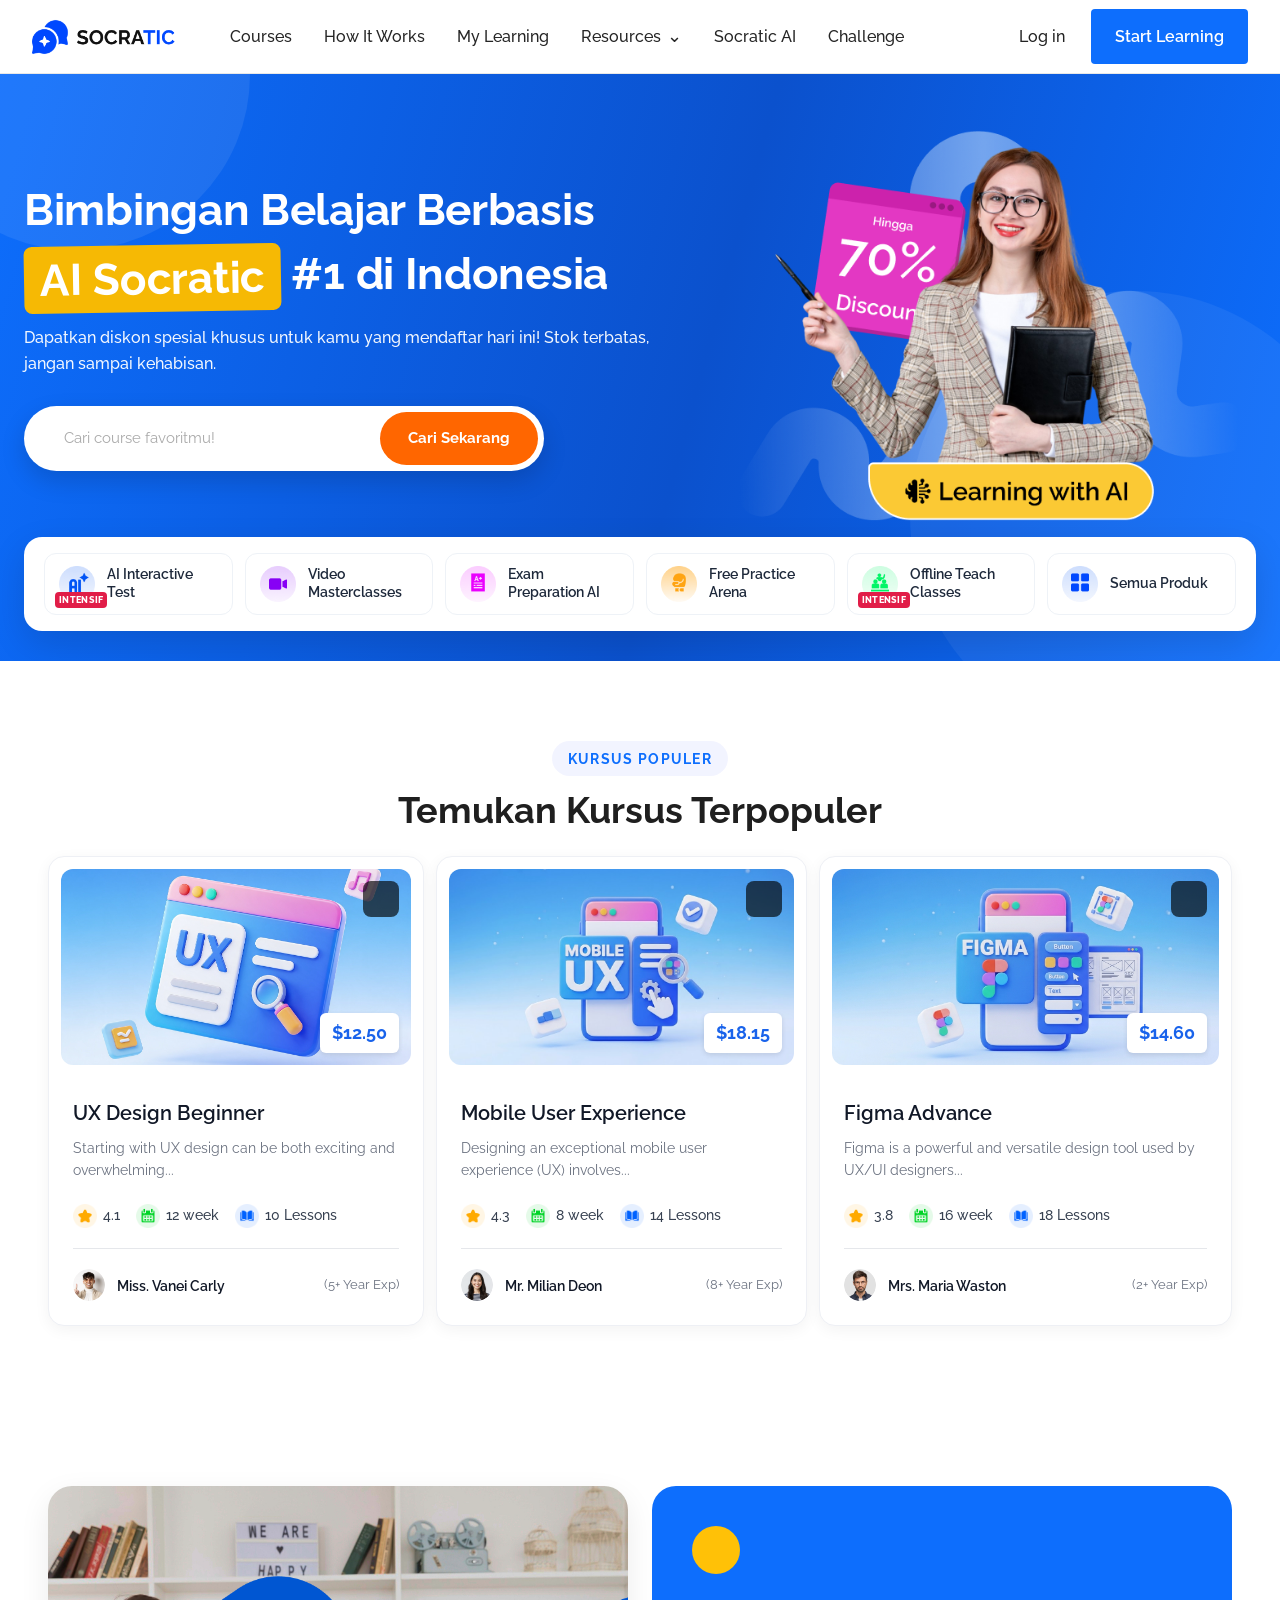
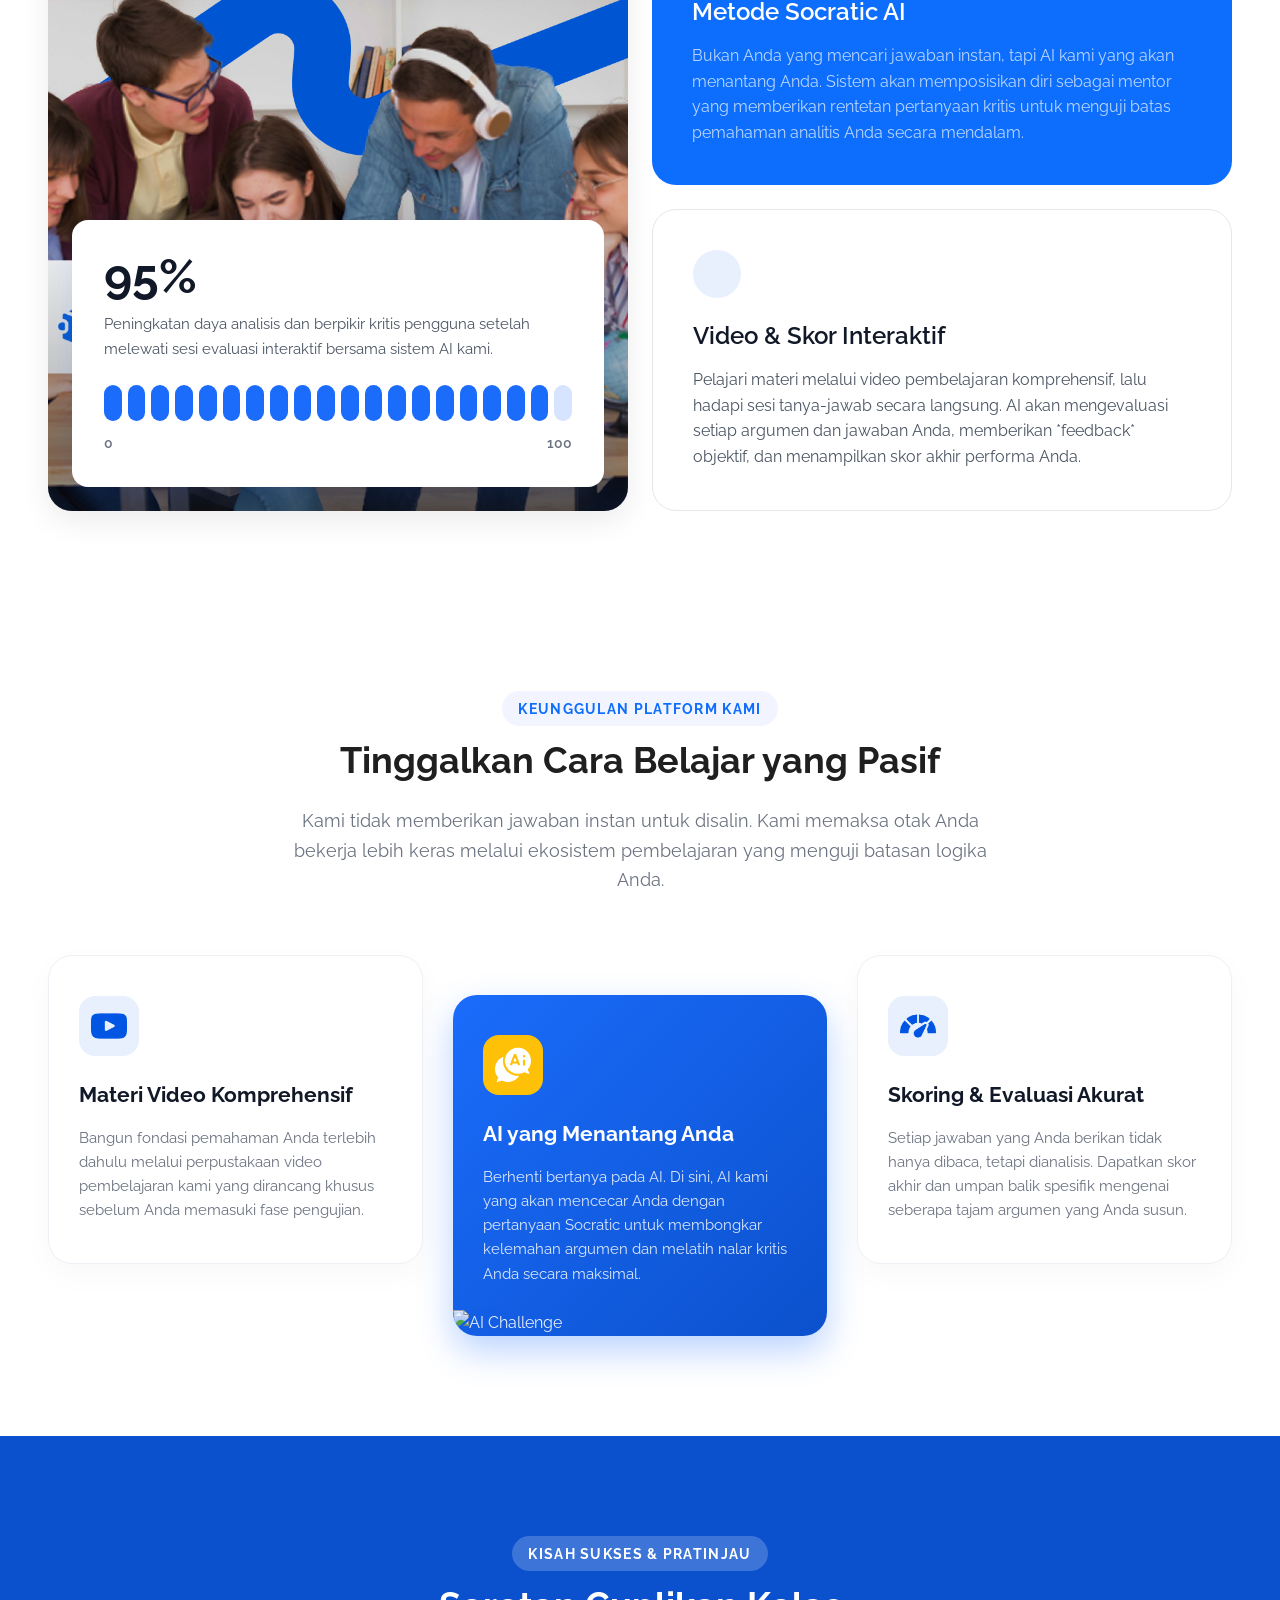
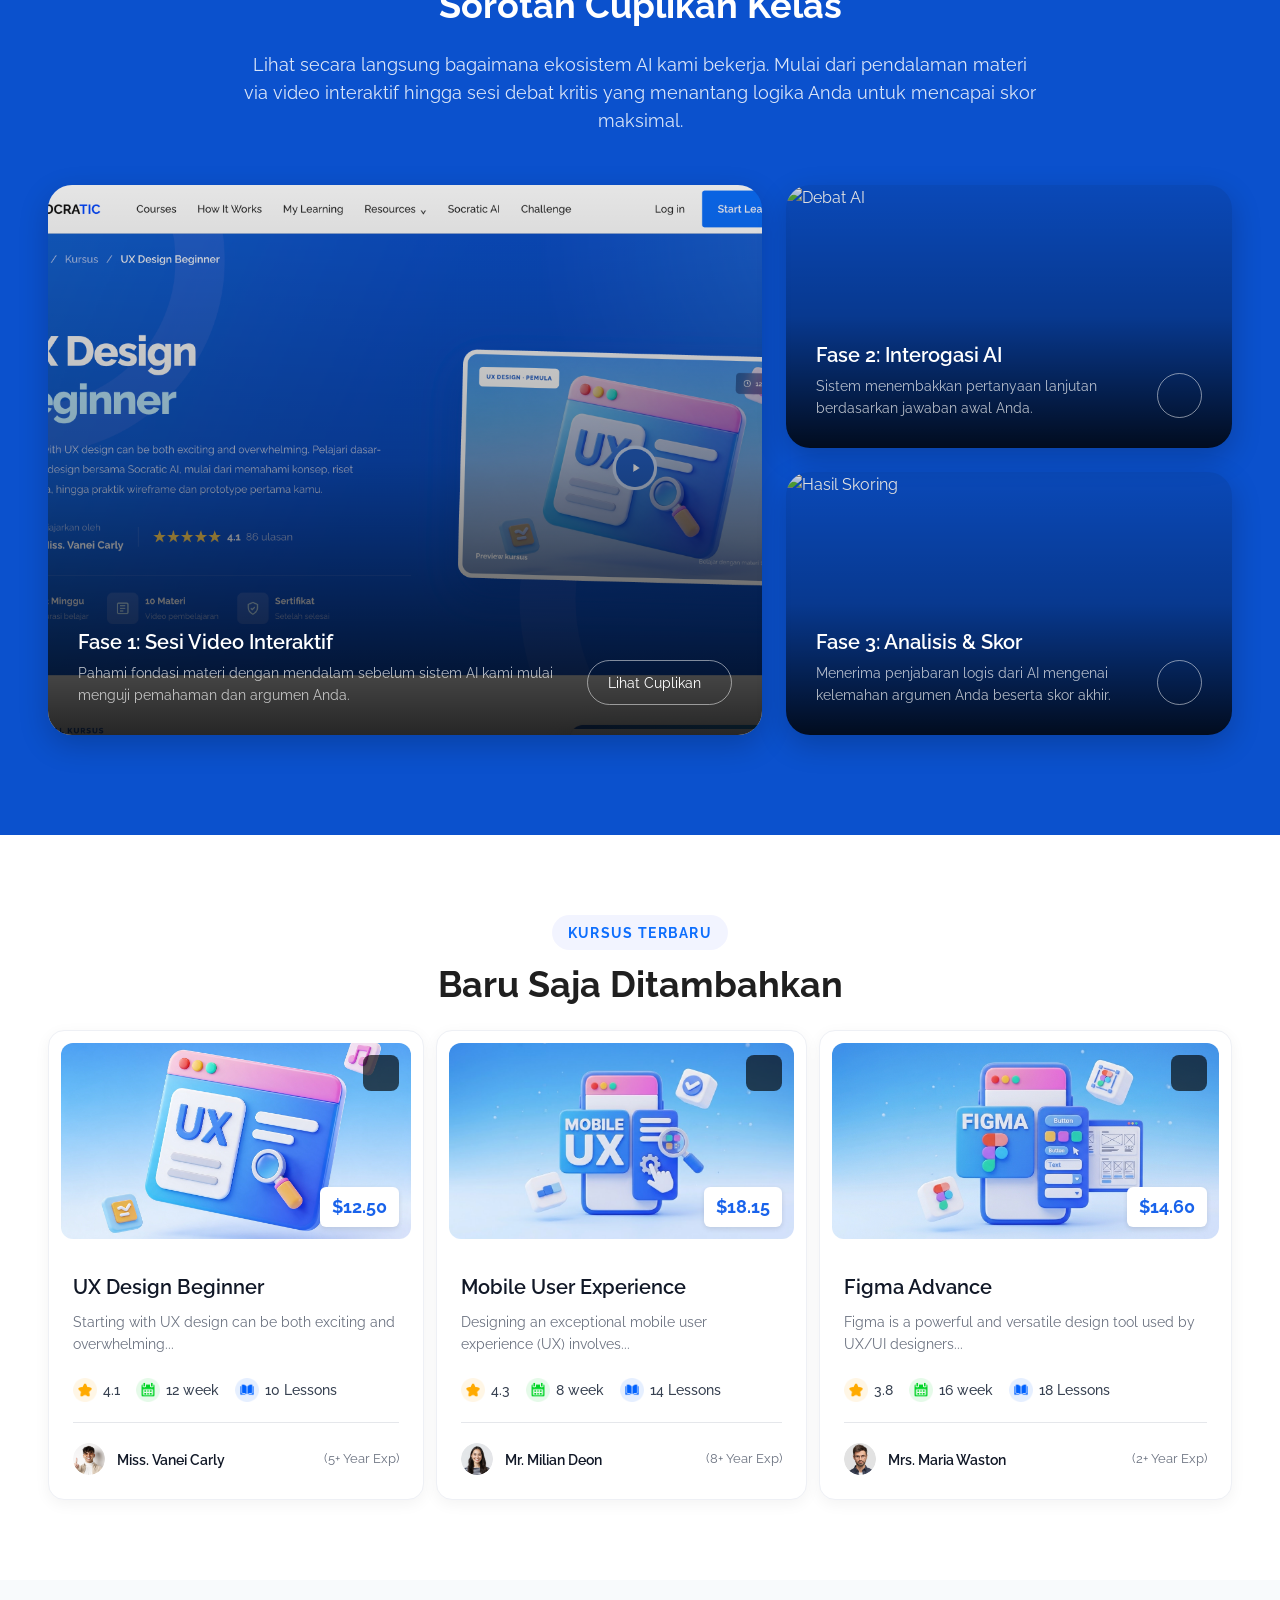
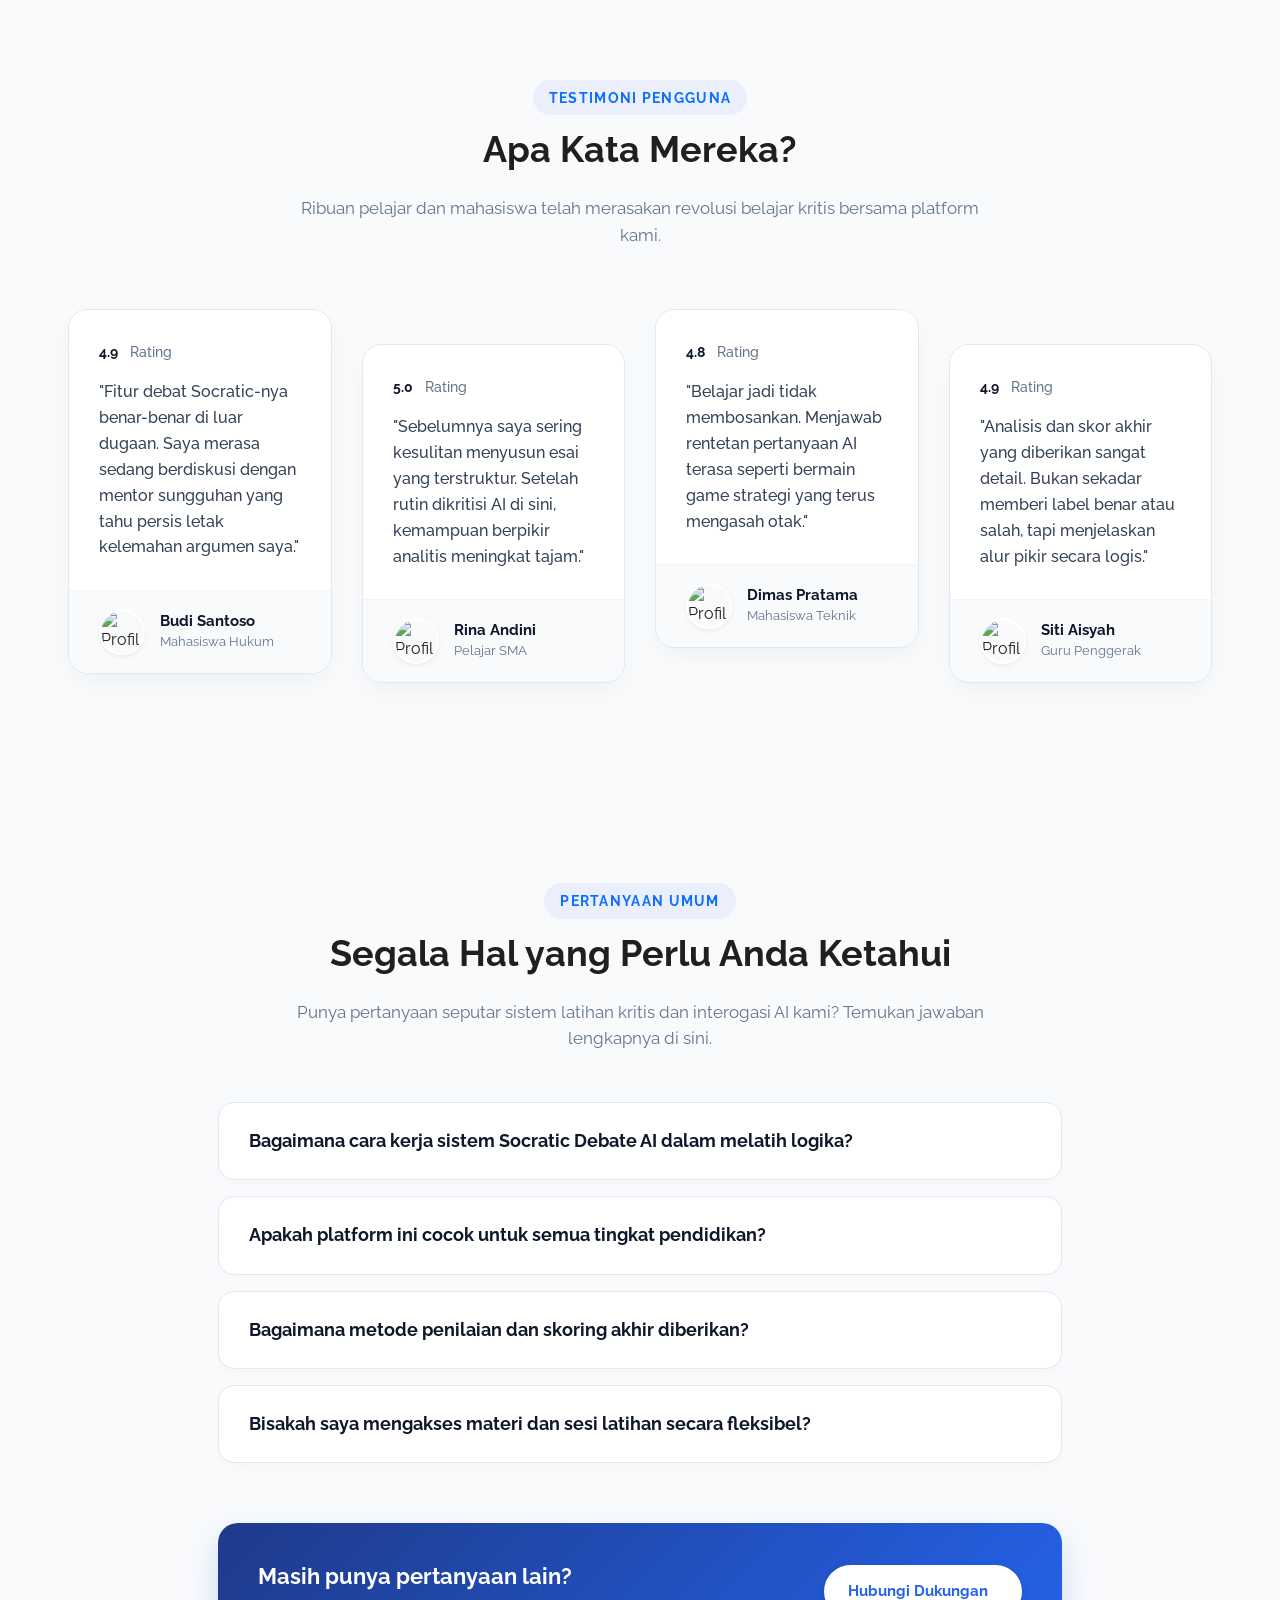
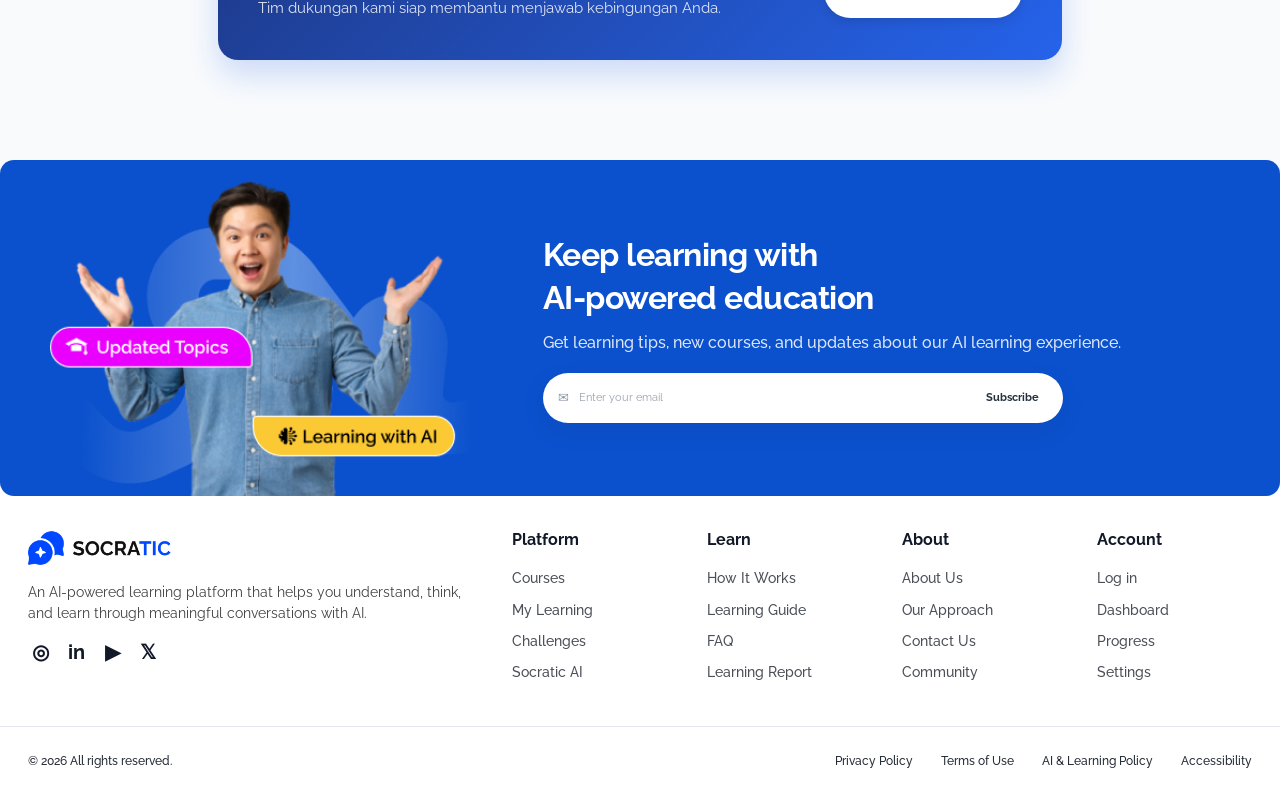
==== index.html @ 23ce472f "Finish something" ====
<!doctype html>
<html lang="id">
  <head>
    <meta charset="UTF-8" />
    <meta name="viewport" content="width=device-width, initial-scale=1.0" />

    <title>Homepage | Socratic</title>

    <!-- GOOGLE FONT -->
    <link rel="preconnect" href="https://fonts.googleapis.com" />
    <link rel="preconnect" href="https://fonts.gstatic.com" crossorigin />
    <link
      href="https://fonts.googleapis.com/css2?family=Montserrat:ital,wght@0,100..900;1,100..900&family=Raleway:ital,wght@0,100..900;1,100..900&display=swap"
      rel="stylesheet"
    />

    <!-- STYLE -->
    <link rel="stylesheet" href="./css/main.css" />
    <link rel="stylesheet" href="./css/homepage.css" />
  </head>

  <body>
    <nav class="navigasi">
      <div class="wadah">
        <a href="index.html" class="logo">
          <img src="./assets/imgs/logo-color.png" alt="Logo" />
        </a>
        <div class="menu">
          <a href="course-list.html" class="tautan-menu"> Courses </a>
          <a href="#how-it-works" class="tautan-menu"> How It Works </a>
          <a href="dashboard.html" class="tautan-menu"> My Learning </a>
          <div class="menu-dropdown">
            <a href="#" class="tautan-menu tautan-dropdown">
              Resources <span class="panah">⌄</span>
            </a>
            <div class="jendela">
              <div class="isi-jendela">
                <div class="kolom-jendela">
                  <h3>Explore</h3>
                  <a href="course-list.html"> All Courses </a>
                  <a href="#"> Learning Paths </a> <a href="#"> Challenges </a>
                </div>
                <div class="kolom-jendela">
                  <h3>Learn</h3>
                  <a href="#how-it-works"> How Socratic AI Works </a>
                  <a href="#"> Learning Guide </a> <a href="#"> FAQ </a>
                </div>
                <div class="kolom-jendela">
                  <h3>About</h3>
                  <a href="#"> About Platform </a>
                  <a href="#"> Our Approach </a> <a href="#"> Contact Us </a>
                </div>
                <div class="kolom-jendela">
                  <h3>Your Learning</h3>
                  <a href="dashboard.html"> Dashboard </a>
                  <a href="#"> Learning Progress </a>
                  <a href="#"> Learning Report </a>
                </div>
              </div>
            </div>
          </div>
          <a href="#socratic-ai" class="tautan-menu"> Socratic AI </a>
          <a href="challenge.html" class="tautan-menu"> Challenge </a>
        </div>
        <div class="menu-kanan">
          <a href="login.html" class="masuk"> Log in </a>
          <a href="course-list.html" class="tombol"> Start Learning </a>
        </div>
        <button
          class="tombol-hamburger"
          id="tombolHamburger"
          aria-label="Buka menu"
        >
          <span></span> <span></span> <span></span>
        </button>
      </div>
    </nav>
    <div class="lapisan" id="lapisan"></div>
    <aside class="sidebar" id="sidebar">
      <div class="kepala-sidebar">
        <a href="index.html" class="logo-sidebar">
          <img src="./assets/imgs/logo-color.png" alt="Logo" />
        </a>
        <button class="tombol-tutup" id="tombolTutup" aria-label="Tutup menu">
          x
        </button>
      </div>
      <div class="isi-sidebar">
        <a href="course-list.html"> Courses </a>
        <a href="#how-it-works"> How It Works </a>
        <a href="dashboard.html"> My Learning </a>
        <div class="dropdown-sidebar">
          <button class="tombol-dropdown-sidebar" id="tombolDropdownSidebar">
            Resources <span id="panahSidebar">+</span>
          </button>
          <div class="isi-dropdown-sidebar" id="isiDropdownSidebar">
            <h4>Explore</h4>
            <a href="course-list.html"> All Courses </a>
            <a href="#"> Learning Paths </a> <a href="#"> Challenges </a>
            <h4>Learn</h4>
            <a href="#how-it-works"> How Socratic AI Works </a>
            <a href="#"> Learning Guide </a> <a href="#"> FAQ </a>
            <h4>About</h4>
            <a href="#"> About Platform </a> <a href="#"> Our Approach </a>
            <a href="#"> Contact Us </a>
            <h4>Your Learning</h4>
            <a href="dashboard.html"> Dashboard </a>
            <a href="#"> Learning Progress </a>
            <a href="#"> Learning Report </a>
          </div>
        </div>
        <a href="#socratic-ai"> Socratic AI </a>
        <a href="challenge.html"> Challenge </a>
        <div class="garis-sidebar"></div>
        <a href="login.html"> Log in </a> <a href="#"> Contact Us </a>
        <a href="course-list.html" class="tombol-sidebar"> Start Learning </a>
      </div>
    </aside>

    <section class="bagian-pahlawan">
      <div class="dekorasi-latar-1"></div>
      <div class="dekorasi-latar-2"></div>

      <div class="wadah-utama">
        <div class="konten-pahlawan">
          <div class="sisi-kiri">
            <h1 class="judul-utama">
              Bimbingan Belajar Berbasis <span>AI Socratic</span> #1 di
              Indonesia
            </h1>
            <p class="sub-judul">
              Dapatkan diskon spesial khusus untuk kamu yang mendaftar hari ini!
              Stok terbatas, jangan sampai kehabisan.
            </p>

            <form class="formulir-nomor" action="#">
              <div class="kotak-input">
                <input
                  type="tel"
                  class="input-nomor"
                  placeholder="Cari course favoritmu!"
                  required
                />
                <button type="submit" class="tombol-diskon">
                  Cari Sekarang
                </button>
              </div>
            </form>
          </div>
          <div class="sisi-kanan">
            <div class="pembungkus-gambar">
              <img
                src="./assets/imgs/hero_img_homepage.png"
                alt="Ilustrasi Bimbel"
                class="gambar-hero"
              />
            </div>
          </div>
        </div>
        <div class="kartu-layanan-bawah">
          <div class="daftar-layanan">
            <a href="#" class="item-layanan">
              <div class="ikon-layanan">
                <img src="./assets/imgs/hero-menu-1.png" alt="Ikon UTBK" />
                <span class="label-intensif">INTENSIF</span>
              </div>
              <span class="teks-layanan">AI Interactive Test</span>
            </a>

            <a href="#" class="item-layanan">
              <div class="ikon-layanan">
                <img
                  src="./assets/imgs/hero-menu-2.png"
                  alt="Ikon Tatap Muka"
                />
              </div>
              <span class="teks-layanan">Video Masterclasses</span>
            </a>

            <a href="#" class="item-layanan">
              <div class="ikon-layanan">
                <img
                  src="./assets/imgs/hero-menu-3.png"
                  alt="Ikon Online Interaktif"
                />
              </div>
              <span class="teks-layanan">Exam Preparation AI</span>
            </a>

            <a href="#" class="item-layanan">
              <div class="ikon-layanan">
                <img
                  src="./assets/imgs/hero-menu-4.png"
                  alt="Ikon Video Belajar"
                />
              </div>
              <span class="teks-layanan">Free Practice Arena</span>
            </a>

            <a href="#" class="item-layanan">
              <div class="ikon-layanan">
                <img src="./assets/imgs/hero-menu-5.png" alt="Ikon Kedinasan" />
                <span class="label-intensif">INTENSIF</span>
              </div>
              <span class="teks-layanan">Offline Teach Classes</span>
            </a>

            <a href="#" class="item-layanan">
              <div class="ikon-layanan">
                <img
                  src="./assets/imgs/hero-menu-6.png"
                  alt="Ikon Semua Produk"
                />
              </div>
              <span class="teks-layanan">Semua Produk</span>
            </a>
          </div>
        </div>
      </div>
    </section>

    <section class="bagian-kursus">
      <div class="wadah">
        <div class="head-kursus">
          <span class="sub-head-section">Kursus Populer</span>
          <h2 class="head-section">Temukan Kursus Terpopuler</h2>
        </div>
        <div class="daftar-kursus">
          <a href="course.html" class="kartu-kursus">
            <div class="bagian-gambar">
              <img src="./assets/imgs/course-1.png" alt="UX Design Beginner" />
              <button class="tombol-simpan">
                <i class="fa-regular fa-bookmark"></i>
              </button>
              <span class="label-harga">$12.50</span>
            </div>
            <div class="bagian-konten">
              <h3 class="judul-kursus">UX Design Beginner</h3>
              <p class="deskripsi-kursus">
                Starting with UX design can be both exciting and overwhelming...
              </p>
              <div class="metrik-kursus">
                <span class="metrik">
                  <img
                    src="./assets/icon/star.png"
                    alt="Star icon"
                    class="ikon"
                  />
                  4.1</span
                >
                <span class="metrik">
                  <img
                    src="./assets/icon/date.png"
                    alt="Date Icon"
                    class="ikon"
                  />
                  12 week</span
                >
                <span class="metrik">
                  <img
                    src="./assets/icon/book.png"
                    alt="Book icon"
                    class="ikon"
                  />
                  10 Lessons</span
                >
              </div>
              <hr class="garis-pemisah" />
              <div class="bagian-instruktur">
                <div class="info-instruktur">
                  <img
                    src="./assets/imgs/user-1.png"
                    alt="Miss. Vanei Carly"
                    class="avatar-instruktur"
                  />
                  <span class="nama-instruktur">Miss. Vanei Carly</span>
                </div>
                <span class="pengalaman">(5+ Year Exp)</span>
              </div>
            </div>
          </a>
          <a href="course.html" class="kartu-kursus">
            <div class="bagian-gambar">
              <img
                src="./assets/imgs/course-2.png"
                alt="Mobile User Experience"
              />
              <button class="tombol-simpan">
                <i class="fa-regular fa-bookmark"></i>
              </button>
              <span class="label-harga">$18.15</span>
            </div>
            <div class="bagian-konten">
              <h3 class="judul-kursus">Mobile User Experience</h3>
              <p class="deskripsi-kursus">
                Designing an exceptional mobile user experience (UX) involves...
              </p>
              <div class="metrik-kursus">
                <span class="metrik"
                  ><img
                    src="./assets/icon/star.png"
                    alt="Star icon"
                    class="ikon"
                  />
                  4.3</span
                >
                <span class="metrik">
                  <img
                    src="./assets/icon/date.png"
                    alt="Date Icon"
                    class="ikon"
                  />
                  8 week</span
                >
                <span class="metrik">
                  <img
                    src="./assets/icon/book.png"
                    alt="Book icon"
                    class="ikon"
                  />
                  14 Lessons</span
                >
              </div>
              <hr class="garis-pemisah" />
              <div class="bagian-instruktur">
                <div class="info-instruktur">
                  <img
                    src="./assets/imgs/user-2.png"
                    alt="Mr. Milian Deon"
                    class="avatar-instruktur"
                  />
                  <span class="nama-instruktur">Mr. Milian Deon</span>
                </div>
                <span class="pengalaman">(8+ Year Exp)</span>
              </div>
            </div>
          </a>
          <a href="course.html" class="kartu-kursus">
            <div class="bagian-gambar">
              <img src="./assets/imgs/course-3.png" alt="Figma Advance" />
              <button class="tombol-simpan">
                <i class="fa-regular fa-bookmark"></i>
              </button>
              <span class="label-harga">$14.60</span>
            </div>
            <div class="bagian-konten">
              <h3 class="judul-kursus">Figma Advance</h3>
              <p class="deskripsi-kursus">
                Figma is a powerful and versatile design tool used by UX/UI
                designers...
              </p>
              <div class="metrik-kursus">
                <span class="metrik"
                  ><img
                    src="./assets/icon/star.png"
                    alt="Star icon"
                    class="ikon"
                  />
                  3.8</span
                >
                <span class="metrik">
                  <img
                    src="./assets/icon/date.png"
                    alt="Date Icon"
                    class="ikon"
                  />
                  16 week</span
                >
                <span class="metrik">
                  <img
                    src="./assets/icon/book.png"
                    alt="Book icon"
                    class="ikon"
                  />
                  18 Lessons</span
                >
              </div>
              <hr class="garis-pemisah" />
              <div class="bagian-instruktur">
                <div class="info-instruktur">
                  <img
                    src="./assets/imgs/user-3.png"
                    alt="Mrs. Maria Waston"
                    class="avatar-instruktur"
                  />
                  <span class="nama-instruktur">Mrs. Maria Waston</span>
                </div>
                <span class="pengalaman">(2+ Year Exp)</span>
              </div>
            </div>
          </a>
        </div>
      </div>
    </section>

    <section class="bagian-tentang">
      <div class="wadah">
        <div class="kisi-tentang">
          <div class="kolom-kiri">
            <img
              src="./assets/imgs/about-homepage.png"
              alt="Sesi Belajar Kritis"
              class="gambar-latar"
            />
            <div class="hamparan-gradien"></div>

            <div class="kartu-statistik">
              <h2 class="angka-statistik">95%</h2>
              <p class="deskripsi-statistik">
                Peningkatan daya analisis dan berpikir kritis pengguna setelah
                melewati sesi evaluasi interaktif bersama sistem AI kami.
              </p>

              <div class="kumpulan-bilah-progres">
                <div class="bilah aktif"></div>
                <div class="bilah aktif"></div>
                <div class="bilah aktif"></div>
                <div class="bilah aktif"></div>
                <div class="bilah aktif"></div>
                <div class="bilah aktif"></div>
                <div class="bilah aktif"></div>
                <div class="bilah aktif"></div>
                <div class="bilah aktif"></div>
                <div class="bilah aktif"></div>
                <div class="bilah aktif"></div>
                <div class="bilah aktif"></div>
                <div class="bilah aktif"></div>
                <div class="bilah aktif"></div>
                <div class="bilah aktif"></div>
                <div class="bilah aktif"></div>
                <div class="bilah aktif"></div>
                <div class="bilah aktif"></div>
                <div class="bilah aktif"></div>
                <div class="bilah non-aktif"></div>
              </div>

              <div class="label-progres">
                <span class="batas-awal">0</span>
                <span class="batas-akhir">100</span>
              </div>
            </div>
          </div>
          <div class="kolom-kanan">
            <div class="kartu-info kartu-gelap">
              <div class="lingkaran-ikon ikon-oranye">
                <i class="fa-solid fa-brain"></i>
              </div>
              <h3 class="judul-info">Metode Socratic AI</h3>
              <p class="deskripsi-info">
                Bukan Anda yang mencari jawaban instan, tapi AI kami yang akan
                menantang Anda. Sistem akan memposisikan diri sebagai mentor
                yang memberikan rentetan pertanyaan kritis untuk menguji batas
                pemahaman analitis Anda secara mendalam.
              </p>
            </div>
            <div class="kartu-info kartu-terang">
              <div class="lingkaran-ikon ikon-kuning">
                <i class="fa-solid fa-circle-play"></i>
              </div>
              <h3 class="judul-info">Video & Skor Interaktif</h3>
              <p class="deskripsi-info">
                Pelajari materi melalui video pembelajaran komprehensif, lalu
                hadapi sesi tanya-jawab secara langsung. AI akan mengevaluasi
                setiap argumen dan jawaban Anda, memberikan *feedback* objektif,
                dan menampilkan skor akhir performa Anda.
              </p>
            </div>
          </div>
        </div>
      </div>
    </section>

    <section class="bagian-mengapa-kami">
      <div class="wadah">
        <div class="kepala-bagian">
          <span class="sub-head-section">Keunggulan Platform Kami</span>
          <h2 class="head-section">Tinggalkan Cara Belajar yang Pasif</h2>
          <p class="deskripsi-utama">
            Kami tidak memberikan jawaban instan untuk disalin. Kami memaksa
            otak Anda bekerja lebih keras melalui ekosistem pembelajaran yang
            menguji batasan logika Anda.
          </p>
        </div>
        <div class="kisi-keunggulan">
          <div class="kartu-keunggulan kartu-putih">
            <div class="wadah-ikon">
              <img src="./assets/imgs/video_dode.png" alt="Video Icon" />
            </div>
            <h3 class="judul-kartu">Materi Video Komprehensif</h3>
            <p class="deskripsi-kartu">
              Bangun fondasi pemahaman Anda terlebih dahulu melalui perpustakaan
              video pembelajaran kami yang dirancang khusus sebelum Anda
              memasuki fase pengujian.
            </p>
          </div>
          <div class="kartu-keunggulan kartu-utama turun-sedikit">
            <div class="wadah-ikon ikon-terang">
              <img src="./assets/imgs/chatai_dode.png" alt="Chat AI Icon" />
            </div>
            <h3 class="judul-kartu">AI yang Menantang Anda</h3>
            <p class="deskripsi-kartu">
              Berhenti bertanya pada AI. Di sini, AI kami yang akan mencecar
              Anda dengan pertanyaan Socratic untuk membongkar kelemahan argumen
              dan melatih nalar kritis Anda secara maksimal.
            </p>
            <img
              src="https://placehold.co/300x150/1155cc/ffffff?text=Ilustrasi+AI+Bertanya"
              alt="AI Challenge"
              class="gambar-dekorasi"
            />
          </div>
          <div class="kartu-keunggulan kartu-putih">
            <div class="wadah-ikon">
              <img src="./assets/imgs/skoring_dode.png" alt="Skoring Icon" />
            </div>
            <h3 class="judul-kartu">Skoring & Evaluasi Akurat</h3>
            <p class="deskripsi-kartu">
              Setiap jawaban yang Anda berikan tidak hanya dibaca, tetapi
              dianalisis. Dapatkan skor akhir dan umpan balik spesifik mengenai
              seberapa tajam argumen yang Anda susun.
            </p>
          </div>
        </div>
      </div>
    </section>

    <section class="bagian-pratinjau">
      <div class="wadah">
        <div class="kepala-pratinjau">
          <span class="sub-head-section white">
            <i class="fa-solid fa-bolt"></i> Kisah Sukses & Pratinjau
          </span>
          <h2 class="head-section">Sorotan Cuplikan Kelas</h2>
          <p class="deskripsi-utama">
            Lihat secara langsung bagaimana ekosistem AI kami bekerja. Mulai
            dari pendalaman materi via video interaktif hingga sesi debat kritis
            yang menantang logika Anda untuk mencapai skor maksimal.
          </p>
        </div>
        <div class="kisi-galeri">
          <div class="kartu-galeri kartu-kiri">
            <img
              src="./assets/imgs/homepage_fitur_1.png"
              alt="Video Kelas"
              class="gambar-pratinjau"
            />
            <div class="hamparan-gelap"></div>
            <div class="konten-kartu">
              <div class="teks-kartu">
                <h3 class="judul-kartu">Fase 1: Sesi Video Interaktif</h3>
                <p class="deskripsi-kartu">
                  Pahami fondasi materi dengan mendalam sebelum sistem AI kami
                  mulai menguji pemahaman dan argumen Anda.
                </p>
              </div>
              <button class="tombol-aksi">
                Lihat Cuplikan <i class="fa-solid fa-chevron-right"></i>
              </button>
            </div>
          </div>
          <div class="kartu-galeri kartu-kanan-atas">
            <img
              src="https://placehold.co/600x400/1e3a8a/ffffff?text=AI+Socratic+Debate"
              alt="Debat AI"
              class="gambar-pratinjau"
            />
            <div class="hamparan-gelap"></div>
            <div class="konten-kartu">
              <div class="teks-kartu">
                <h3 class="judul-kartu">Fase 2: Interogasi AI</h3>
                <p class="deskripsi-kartu">
                  Sistem menembakkan pertanyaan lanjutan berdasarkan jawaban
                  awal Anda.
                </p>
              </div>
              <button class="tombol-lingkaran">
                <i class="fa-solid fa-arrow-right"></i>
              </button>
            </div>
          </div>
          <div class="kartu-galeri kartu-kanan-bawah">
            <img
              src="https://placehold.co/600x400/047857/ffffff?text=Hasil+Skoring+Kritis"
              alt="Hasil Skoring"
              class="gambar-pratinjau"
            />
            <div class="hamparan-gelap"></div>
            <div class="konten-kartu">
              <div class="teks-kartu">
                <h3 class="judul-kartu">Fase 3: Analisis & Skor</h3>
                <p class="deskripsi-kartu">
                  Menerima penjabaran logis dari AI mengenai kelemahan argumen
                  Anda beserta skor akhir.
                </p>
              </div>
              <button class="tombol-lingkaran">
                <i class="fa-solid fa-arrow-right"></i>
              </button>
            </div>
          </div>
        </div>
      </div>
    </section>

    <section class="bagian-kursus">
      <div class="wadah">
        <div class="head-kursus">
          <span class="sub-head-section">Kursus Terbaru</span>
          <h2 class="head-section">Baru Saja Ditambahkan</h2>
        </div>
        <div class="daftar-kursus">
          <a href="course.html" class="kartu-kursus">
            <div class="bagian-gambar">
              <img src="./assets/imgs/course-1.png" alt="UX Design Beginner" />
              <button class="tombol-simpan">
                <i class="fa-regular fa-bookmark"></i>
              </button>
              <span class="label-harga">$12.50</span>
            </div>
            <div class="bagian-konten">
              <h3 class="judul-kursus">UX Design Beginner</h3>
              <p class="deskripsi-kursus">
                Starting with UX design can be both exciting and overwhelming...
              </p>
              <div class="metrik-kursus">
                <span class="metrik">
                  <img
                    src="./assets/icon/star.png"
                    alt="Star icon"
                    class="ikon"
                  />
                  4.1</span
                >
                <span class="metrik">
                  <img
                    src="./assets/icon/date.png"
                    alt="Date Icon"
                    class="ikon"
                  />
                  12 week</span
                >
                <span class="metrik">
                  <img
                    src="./assets/icon/book.png"
                    alt="Book icon"
                    class="ikon"
                  />
                  10 Lessons</span
                >
              </div>
              <hr class="garis-pemisah" />
              <div class="bagian-instruktur">
                <div class="info-instruktur">
                  <img
                    src="./assets/imgs/user-1.png"
                    alt="Miss. Vanei Carly"
                    class="avatar-instruktur"
                  />
                  <span class="nama-instruktur">Miss. Vanei Carly</span>
                </div>
                <span class="pengalaman">(5+ Year Exp)</span>
              </div>
            </div>
          </a>
          <a href="course.html" class="kartu-kursus">
            <div class="bagian-gambar">
              <img
                src="./assets/imgs/course-2.png"
                alt="Mobile User Experience"
              />
              <button class="tombol-simpan">
                <i class="fa-regular fa-bookmark"></i>
              </button>
              <span class="label-harga">$18.15</span>
            </div>
            <div class="bagian-konten">
              <h3 class="judul-kursus">Mobile User Experience</h3>
              <p class="deskripsi-kursus">
                Designing an exceptional mobile user experience (UX) involves...
              </p>
              <div class="metrik-kursus">
                <span class="metrik"
                  ><img
                    src="./assets/icon/star.png"
                    alt="Star icon"
                    class="ikon"
                  />
                  4.3</span
                >
                <span class="metrik">
                  <img
                    src="./assets/icon/date.png"
                    alt="Date Icon"
                    class="ikon"
                  />
                  8 week</span
                >
                <span class="metrik">
                  <img
                    src="./assets/icon/book.png"
                    alt="Book icon"
                    class="ikon"
                  />
                  14 Lessons</span
                >
              </div>
              <hr class="garis-pemisah" />
              <div class="bagian-instruktur">
                <div class="info-instruktur">
                  <img
                    src="./assets/imgs/user-2.png"
                    alt="Mr. Milian Deon"
                    class="avatar-instruktur"
                  />
                  <span class="nama-instruktur">Mr. Milian Deon</span>
                </div>
                <span class="pengalaman">(8+ Year Exp)</span>
              </div>
            </div>
          </a>
          <a href="course.html" class="kartu-kursus">
            <div class="bagian-gambar">
              <img src="./assets/imgs/course-3.png" alt="Figma Advance" />
              <button class="tombol-simpan">
                <i class="fa-regular fa-bookmark"></i>
              </button>
              <span class="label-harga">$14.60</span>
            </div>
            <div class="bagian-konten">
              <h3 class="judul-kursus">Figma Advance</h3>
              <p class="deskripsi-kursus">
                Figma is a powerful and versatile design tool used by UX/UI
                designers...
              </p>
              <div class="metrik-kursus">
                <span class="metrik"
                  ><img
                    src="./assets/icon/star.png"
                    alt="Star icon"
                    class="ikon"
                  />
                  3.8</span
                >
                <span class="metrik">
                  <img
                    src="./assets/icon/date.png"
                    alt="Date Icon"
                    class="ikon"
                  />
                  16 week</span
                >
                <span class="metrik">
                  <img
                    src="./assets/icon/book.png"
                    alt="Book icon"
                    class="ikon"
                  />
                  18 Lessons</span
                >
              </div>
              <hr class="garis-pemisah" />
              <div class="bagian-instruktur">
                <div class="info-instruktur">
                  <img
                    src="./assets/imgs/user-3.png"
                    alt="Mrs. Maria Waston"
                    class="avatar-instruktur"
                  />
                  <span class="nama-instruktur">Mrs. Maria Waston</span>
                </div>
                <span class="pengalaman">(2+ Year Exp)</span>
              </div>
            </div>
          </a>
        </div>
      </div>
    </section>

    <section class="bagian-testimoni">
      <div class="wadah">
        <div class="kepala-testimoni">
          <span class="sub-head-section">
            <i class="fa-solid fa-comment-dots"></i> Testimoni Pengguna
          </span>
          <h2 class="head-section">Apa Kata Mereka?</h2>
          <p class="deskripsi-utama">
            Ribuan pelajar dan mahasiswa telah merasakan revolusi belajar kritis
            bersama platform kami.
          </p>
        </div>
        <div class="kisi-testimoni">
          <div class="kartu-testimoni">
            <div class="konten-atas">
              <div class="rating">
                4.9 <i class="fa-solid fa-star"></i> <span>Rating</span>
              </div>
              <p class="kutipan">
                "Fitur debat Socratic-nya benar-benar di luar dugaan. Saya
                merasa sedang berdiskusi dengan mentor sungguhan yang tahu
                persis letak kelemahan argumen saya."
              </p>
            </div>
            <div class="konten-bawah">
              <img
                src="https://i.pravatar.cc/150?img=11"
                alt="Profil Budi"
                class="foto-profil"
              />
              <div class="info-profil">
                <h4 class="nama">Budi Santoso</h4>
                <span class="peran">Mahasiswa Hukum</span>
              </div>
            </div>
          </div>
          <div class="kartu-testimoni">
            <div class="konten-atas">
              <div class="rating">
                5.0 <i class="fa-solid fa-star"></i> <span>Rating</span>
              </div>
              <p class="kutipan">
                "Sebelumnya saya sering kesulitan menyusun esai yang
                terstruktur. Setelah rutin dikritisi AI di sini, kemampuan
                berpikir analitis meningkat tajam."
              </p>
            </div>
            <div class="konten-bawah">
              <img
                src="https://i.pravatar.cc/150?img=5"
                alt="Profil Rina"
                class="foto-profil"
              />
              <div class="info-profil">
                <h4 class="nama">Rina Andini</h4>
                <span class="peran">Pelajar SMA</span>
              </div>
            </div>
          </div>
          <div class="kartu-testimoni">
            <div class="konten-atas">
              <div class="rating">
                4.8 <i class="fa-solid fa-star"></i> <span>Rating</span>
              </div>
              <p class="kutipan">
                "Belajar jadi tidak membosankan. Menjawab rentetan pertanyaan AI
                terasa seperti bermain game strategi yang terus mengasah otak."
              </p>
            </div>
            <div class="konten-bawah">
              <img
                src="https://i.pravatar.cc/150?img=12"
                alt="Profil Dimas"
                class="foto-profil"
              />
              <div class="info-profil">
                <h4 class="nama">Dimas Pratama</h4>
                <span class="peran">Mahasiswa Teknik</span>
              </div>
            </div>
          </div>
          <div class="kartu-testimoni">
            <div class="konten-atas">
              <div class="rating">
                4.9 <i class="fa-solid fa-star"></i> <span>Rating</span>
              </div>
              <p class="kutipan">
                "Analisis dan skor akhir yang diberikan sangat detail. Bukan
                sekadar memberi label benar atau salah, tapi menjelaskan alur
                pikir secara logis."
              </p>
            </div>
            <div class="konten-bawah">
              <img
                src="https://i.pravatar.cc/150?img=9"
                alt="Profil Siti"
                class="foto-profil"
              />
              <div class="info-profil">
                <h4 class="nama">Siti Aisyah</h4>
                <span class="peran">Guru Penggerak</span>
              </div>
            </div>
          </div>
        </div>
      </div>
    </section>

    <section class="bagian-faq">
      <div class="wadah">
        <div class="kepala-faq">
          <span class="sub-head-section">
            <i class="fa-solid fa-circle-question"></i> Pertanyaan Umum
          </span>
          <h2 class="head-section">Segala Hal yang Perlu Anda Ketahui</h2>
          <p class="deskripsi-utama">
            Punya pertanyaan seputar sistem latihan kritis dan interogasi AI
            kami? Temukan jawaban lengkapnya di sini.
          </p>
        </div>
        <div class="daftar-faq">
          <div class="item-faq">
            <button class="pertanyaan-faq">
              <span
                >Bagaimana cara kerja sistem Socratic Debate AI dalam melatih
                logika?</span
              >
              <i class="fa-solid fa-chevron-down ikon-panah"></i>
            </button>
            <div class="jawaban-faq">
              <div class="isi-jawaban">
                Sistem AI kami tidak sekadar mengecek jawaban benar atau salah.
                AI menganalisis struktur argumen Anda, lalu menembakkan
                pertanyaan lanjutan yang menantang asumsi Anda guna menemukan
                celah logika secara mendalam.
              </div>
            </div>
          </div>
          <div class="item-faq">
            <button class="pertanyaan-faq">
              <span
                >Apakah platform ini cocok untuk semua tingkat pendidikan?</span
              >
              <i class="fa-solid fa-chevron-down ikon-panah"></i>
            </button>
            <div class="jawaban-faq">
              <div class="isi-jawaban">
                Sangat cocok! Materi dan tingkat kesulitan AI dapat disesuaikan,
                mulai dari pelajar tingkat menengah (SMP/SMA) yang ingin
                mempertajam esai hingga mahasiswa tingkat akhir yang menyusun
                karya ilmiah.
              </div>
            </div>
          </div>
          <div class="item-faq">
            <button class="pertanyaan-faq">
              <span
                >Bagaimana metode penilaian dan skoring akhir diberikan?</span
              >
              <i class="fa-solid fa-chevron-down ikon-panah"></i>
            </button>
            <div class="jawaban-faq">
              <div class="isi-jawaban">
                Skor akhir dihitung berdasarkan beberapa indikator objektif:
                konsistensi argumen, kekuatan bukti pendukung, ketajaman
                analisis, dan kemampuan Anda mempertahankan argumen dari
                sanggahan AI.
              </div>
            </div>
          </div>
          <div class="item-faq">
            <button class="pertanyaan-faq">
              <span
                >Bisakah saya mengakses materi dan sesi latihan secara
                fleksibel?</span
              >
              <i class="fa-solid fa-chevron-down ikon-panah"></i>
            </button>
            <div class="jawaban-faq">
              <div class="isi-jawaban">
                Tentu saja. Seluruh video pembelajaran, materi teks interaktif,
                dan simulasi debat AI dapat diakses 24/7 secara fleksibel
                melalui perangkat komputer maupun ponsel Anda.
              </div>
            </div>
          </div>
        </div>
        <div class="kartu-bantuan">
          <div class="teks-bantuan">
            <h3>Masih punya pertanyaan lain?</h3>
            <p>Tim dukungan kami siap membantu menjawab kebingungan Anda.</p>
          </div>
          <button class="tombol-bantuan">
            Hubungi Dukungan <i class="fa-solid fa-arrow-right"></i>
          </button>
        </div>
      </div>
    </section>

    <footer class="footer">
      <div class="wadah">
        <section class="berlangganan">
          <div class="berlangganan-ilustrasi">
            <img
              src="./assets/imgs/footer_dode.png"
              alt="Learning illustration"
            />
          </div>
          <div class="berlangganan-informasi">
            <h2>
              Keep learning with <br class="desktop" />
              AI-powered education
            </h2>
            <p>
              Get learning tips, new courses, and updates about our AI learning
              experience.
            </p>
            <form class="formulir-berlangganan">
              <div class="input-grup">
                <span class="ikon-email">✉</span>
                <input
                  type="email"
                  placeholder="Enter your email"
                  aria-label="Alamat email"
                  required
                />
                <button type="submit">Subscribe</button>
              </div>
            </form>
          </div>
        </section>
        <section class="bagian-utama">
          <div class="overlay"></div>
          <div class="cover">
            <div class="identitas">
              <a class="logo" href="index.html" aria-label="Homepage">
                <img src="./assets/imgs/logo-color.png" alt="Logo" />
              </a>
              <p>
                An AI-powered learning platform that helps you understand,
                think, and learn through meaningful conversations with AI.
              </p>
              <div class="sosial">
                <a href="#" aria-label="Instagram"> ◎ </a>
                <a href="#" aria-label="LinkedIn"> in </a>
                <a href="#" aria-label="YouTube"> ▶ </a>
                <a href="#" aria-label="X"> 𝕏 </a>
              </div>
            </div>
            <nav class="kolom-tautan" aria-label="Navigasi footer">
              <div class="kelompok-tautan">
                <h3>Platform</h3>
                <a href="course-list.html"> Courses </a>
                <a href="dashboard.html"> My Learning </a>
                <a href="challenge.html"> Challenges </a>
                <a href="#"> Socratic AI </a>
              </div>
              <div class="kelompok-tautan">
                <h3>Learn</h3>
                <a href="#"> How It Works </a> <a href="#"> Learning Guide </a>
                <a href="#"> FAQ </a> <a href="#"> Learning Report </a>
              </div>
              <div class="kelompok-tautan">
                <h3>About</h3>
                <a href="#"> About Us </a> <a href="#"> Our Approach </a>
                <a href="#"> Contact Us </a> <a href="#"> Community </a>
              </div>
              <div class="kelompok-tautan">
                <h3>Account</h3>
                <a href="login.html"> Log in </a>
                <a href="dashboard.html"> Dashboard </a>
                <a href="#"> Progress </a> <a href="#"> Settings </a>
              </div>
            </nav>
          </div>
        </section>
      </div>
      <div class="paling-bawah">
        <div class="wadah paling-bawah-isi">
          <p>© 2026 All rights reserved.</p>
          <div class="tautan-legal">
            <a href="#"> Privacy Policy </a> <a href="#"> Terms of Use </a>
            <a href="#"> AI & Learning Policy </a>
            <a href="#"> Accessibility </a>
          </div>
        </div>
      </div>
    </footer>

    <script src="./js/main.js"></script>
  </body>
</html>
---- css/main.css ----
* {
  margin: 0;
  padding: 0;
  box-sizing: border-box;
}

body {
  font-family: "Raleway", sans-serif;
  background-color: #ffffff;
  color: #1f1f1f;
  line-height: 1.6;
  -webkit-font-smoothing: antialiased;
}

h1,
h2,
h3,
h4 {
  line-height: 1.2;
}

p {
  line-height: 1.6;
}

.head-section {
  font-family: "Raleway", sans-serif;
  font-size: 36px;
  line-height: 44px;
  text-align: center;
  margin-bottom: 24px;
}

.sub-head-section {
  display: inline-block;
  font-size: 0.9rem;
  font-weight: 700;
  color: #0d6efd;
  text-transform: uppercase;
  letter-spacing: 1.3px;
  margin-bottom: 12px;
  background-color: rgba(0, 42, 255, 0.051);
  padding: 6px 16px;
  border-radius: 20px;
}
.sub-head-section.white {
  background-color: rgba(255, 255, 255, 0.2);
  color: #ffffff;
}

.navigasi {
  width: 100%;
  height: 74px;
  font-family: "Raleway", sans-serif;
  background-color: #ffffff;
  border-bottom: 1px solid #e8e8e8;
  position: fixed;
  top: 0;
  left: 0;
  z-index: 100;
}

.navigasi .wadah {
  width: 100%;
  max-width: 1280px;
  height: 100%;
  margin: 0 auto;
  padding: 0 32px;
  display: flex;
  align-items: center;
}

.navigasi .wadah .logo {
  text-decoration: none;

  color: #151515;

  font-size: 18px;
  font-weight: 700;

  white-space: nowrap;
  display: flex;
  justify-content: center;
  align-items: center;
}

.navigasi .wadah .logo img {
  height: 36px;
}
.navigasi .wadah .menu {
  display: flex;
  align-items: center;

  gap: 32px;

  margin-left: 55px;
}

.navigasi .wadah .menu .tautan-menu {
  text-decoration: none;

  color: #252525;

  font-size: 16px;
  font-weight: 500;

  padding: 28px 0;

  transition: 0.25s;
}

.navigasi .wadah .menu .tautan-menu:hover {
  color: #2563c9;
}

.navigasi .wadah .menu .menu-dropdown {
  position: static;
}

.navigasi .wadah .menu .menu-dropdown .tautan-dropdown {
  display: flex;
  align-items: center;

  gap: 6px;
}

.navigasi .wadah .menu .menu-dropdown .tautan-dropdown .panah {
  font-size: 18px;

  transition: 0.3s;
}

.navigasi .wadah .menu .menu-dropdown:hover .tautan-dropdown .panah {
  transform: rotate(180deg);
}

.navigasi .wadah .menu .menu-dropdown .jendela {
  width: 100%;

  position: absolute;

  top: 100%;
  left: 0;

  background-color: #ffffff;

  border-top: 1px solid #eeeeee;
  border-bottom: 1px solid #eeeeee;

  opacity: 0;
  visibility: hidden;

  transform: translateY(-10px);

  transition: 0.25s;

  pointer-events: none;
}

.navigasi .wadah .menu .menu-dropdown:hover .jendela {
  opacity: 1;
  visibility: visible;

  transform: translateY(0);

  pointer-events: auto;
}

.navigasi .wadah .menu .menu-dropdown .jendela .isi-jendela {
  width: 100%;
  max-width: 1280px;

  margin: 0 auto;
  padding: 55px 32px;

  display: grid;

  grid-template-columns: repeat(4, 1fr);

  gap: 60px;
}

.navigasi .wadah .menu .menu-dropdown .jendela .isi-jendela .kolom-jendela {
  display: flex;
  flex-direction: column;
}

.navigasi .wadah .menu .menu-dropdown .jendela .isi-jendela .kolom-jendela h3 {
  font-size: 15px;
  font-weight: 600;

  color: #777777;

  margin-bottom: 22px;
}

.navigasi .wadah .menu .menu-dropdown .jendela .isi-jendela .kolom-jendela a {
  width: fit-content;

  text-decoration: none;

  color: #222222;

  font-size: 18px;
  font-weight: 500;

  margin-bottom: 20px;

  transition: 0.2s;
}

.navigasi
  .wadah
  .menu
  .menu-dropdown
  .jendela
  .isi-jendela
  .kolom-jendela
  a:hover {
  color: #2563c9;

  transform: translateX(5px);
}

.navigasi .wadah .menu-kanan {
  display: flex;
  align-items: center;

  gap: 26px;

  margin-left: auto;
}

.navigasi .wadah .menu-kanan .masuk,
.navigasi .wadah .menu-kanan .kontak {
  text-decoration: none;

  color: #222222;

  font-size: 16px;
  font-weight: 500;

  white-space: nowrap;
}

.navigasi .wadah .menu-kanan .masuk:hover,
.navigasi .wadah .menu-kanan .kontak:hover {
  color: #2563c9;
}

.navigasi .wadah .menu-kanan .tombol {
  text-decoration: none;

  background-color: #0d6efd;
  color: #ffffff;

  font-size: 16px;
  font-weight: 600;

  padding: 15px 24px;

  border-radius: 4px;

  white-space: nowrap;

  transition: 0.25s;
}

.navigasi .wadah .menu-kanan .tombol:hover {
  background-color: #174a9d;

  transform: translateY(-2px);
}

.navigasi .wadah .tombol-hamburger {
  width: 45px;
  height: 45px;

  display: none;

  flex-direction: column;
  justify-content: center;

  gap: 6px;

  margin-left: auto;

  background-color: transparent;

  border: none;

  cursor: pointer;
}

.navigasi .wadah .tombol-hamburger span {
  width: 27px;
  height: 2px;

  background-color: #222222;

  margin: 0 auto;

  transition: 0.3s;
}

.lapisan {
  position: fixed;

  inset: 0;

  background-color: rgba(0, 0, 0, 0.4);

  opacity: 0;
  visibility: hidden;

  transition: 0.3s;

  z-index: 200;
}

.lapisan.aktif {
  opacity: 1;
  visibility: visible;
}

.sidebar {
  width: 380px;
  max-width: 90%;

  height: 100vh;

  position: fixed;

  top: 0;
  right: 0;

  background-color: #ffffff;

  transform: translateX(100%);

  transition: transform 0.35s ease;

  z-index: 300;

  overflow-y: auto;
}

.sidebar.aktif {
  transform: translateX(0);
}

.sidebar .kepala-sidebar {
  min-height: 74px;

  padding: 0 25px;

  display: flex;
  align-items: center;
  justify-content: space-between;

  border-bottom: 1px solid #eeeeee;
}

.sidebar .kepala-sidebar .logo-sidebar {
  text-decoration: none;

  color: #151515;

  font-size: 18px;
  font-weight: 700;
}
.sidebar .kepala-sidebar .logo-sidebar img {
  height: 36px;
}

.sidebar .kepala-sidebar .tombol-tutup {
  width: 42px;
  height: 42px;

  border: none;

  background-color: transparent;

  font-size: 32px;

  cursor: pointer;

  color: #222222;
}

.sidebar .isi-sidebar {
  padding: 25px;
}

.sidebar .isi-sidebar > a {
  display: block;

  text-decoration: none;

  color: #222222;

  font-size: 16px;
  font-weight: 500;

  padding: 17px 0;

  border-bottom: 1px solid #f0f0f0;
}

.sidebar .isi-sidebar > a:hover {
  color: #2563c9;
}

.sidebar .isi-sidebar .dropdown-sidebar {
  border-bottom: 1px solid #f0f0f0;
}

.sidebar .isi-sidebar .dropdown-sidebar .tombol-dropdown-sidebar {
  width: 100%;

  display: flex;
  align-items: center;
  justify-content: space-between;

  padding: 17px 0;

  border: none;

  background-color: transparent;

  color: #222222;

  font-family: "Raleway", sans-serif;

  font-size: 16px;
  font-weight: 500;

  cursor: pointer;
}

.sidebar .isi-sidebar .dropdown-sidebar .tombol-dropdown-sidebar span {
  font-size: 23px;

  transition: 0.3s;
}

.sidebar .isi-sidebar .dropdown-sidebar .isi-dropdown-sidebar {
  display: none;

  padding-bottom: 20px;
}

.sidebar .isi-sidebar .dropdown-sidebar .isi-dropdown-sidebar.aktif {
  display: block;
}

.sidebar .isi-sidebar .dropdown-sidebar .isi-dropdown-sidebar h4 {
  color: #777777;

  font-size: 13px;
  font-weight: 600;

  margin-top: 22px;
  margin-bottom: 10px;
}

.sidebar .isi-sidebar .dropdown-sidebar .isi-dropdown-sidebar a {
  display: block;

  text-decoration: none;

  color: #333333;

  font-size: 14px;

  padding: 8px 0 8px 15px;
}

.sidebar .isi-sidebar .dropdown-sidebar .isi-dropdown-sidebar a:hover {
  color: #2563c9;
}

.sidebar .isi-sidebar .garis-sidebar {
  height: 1px;

  background-color: #dddddd;

  margin: 20px 0;
}

.sidebar .isi-sidebar .tombol-sidebar {
  width: 100%;

  margin-top: 20px;

  text-align: center;

  background-color: #0d6efd;
  color: #ffffff !important;

  padding: 16px !important;

  border-radius: 4px;

  border: none !important;
}

.konten {
  width: 100%;
  max-width: 1280px;

  margin: 0 auto;

  padding: 100px 32px;
}

@media screen and (max-width: 1100px) {
  .navigasi .wadah {
    padding: 0 25px;
  }

  .navigasi .wadah .menu {
    display: none;
  }

  .navigasi .wadah .menu-kanan {
    display: none;
  }

  .navigasi .wadah .tombol-hamburger {
    display: flex;
  }

  .navigasi .wadah .menu .menu-dropdown .jendela {
    display: none;
  }
}

@media screen and (max-width: 600px) {
  .navigasi .wadah {
    padding: 0 18px;
  }

  .sidebar {
    width: 100%;
    max-width: 100%;
  }

  .konten {
    padding: 70px 20px;
  }
}
a {
  text-decoration: none;
  color: inherit;
}

ul {
  list-style: none;
}
:root {
  --warna-biru: #0b51cd;
  --warna-biru-gelap: #3867d6;
  --warna-latar: #edf3ff;
  --warna-teks: #151b26;
  --warna-teks-lembut: #697180;
  --warna-garis: #e4e7ec;
  --radius-besar: 14px;
  --lebar-maksimal: 1280px;
}

* {
  box-sizing: border-box;
  margin: 0;
  padding: 0;
}

html {
  scroll-behavior: smooth;
}

a {
  color: inherit;
  text-decoration: none;
}

button,
input {
  font: inherit;
}

.wadah {
  width: 100%;
  max-width: var(--lebar-maksimal);
  margin-inline: auto;
  padding-inline: 28px;
}

.footer {
  width: 100%;
  background: #f8fafc;
  font-family: "Raleway", sans-serif;
}

.footer .wadah {
  width: 100%;
  margin-inline: auto;
  max-width: unset;
  padding: unset;
  display: flex;
  flex-direction: column;
  justify-content: center;
  align-items: center;
  position: relative;
}
.footer .wadah .overlay {
  width: 100%;
  height: 64px;
  position: absolute;
  background-color: white;
  top: -60px;
  left: 0;
}

.footer .berlangganan {
  width: 100%;
  min-height: 260px;
  display: grid;
  grid-template-columns: minmax(300px, 0.95fr) minmax(0, 1.35fr);
  align-items: center;
  gap: 24px;
  background: #0b51cd;
  border-radius: var(--radius-besar);
  overflow: hidden;
  max-width: var(--lebar-maksimal);
  position: relative;
  z-index: 100;
}

.footer .berlangganan .berlangganan-ilustrasi {
  width: 100%;
  height: 100%;
  display: flex;
  align-items: center;
  justify-content: center;
}

.footer .berlangganan .berlangganan-ilustrasi img {
  width: 100%;
  max-width: 420px;
  height: 100%;
  padding-top: 20px;
  display: block;
  object-fit: contain;
  transition: transform 0.4s ease;
}

.footer .berlangganan .berlangganan-ilustrasi:hover img {
  transform: translateY(-5px) scale(1.02);
}

.footer .berlangganan .berlangganan-informasi {
  color: #ffffff;
  padding-right: 32px;
}

.footer .berlangganan .berlangganan-informasi h2 {
  max-width: 680px;
  margin-bottom: 10px;
  color: #ffffff;
  font-size: 32px;
  font-weight: 700;
  line-height: 1.35;
  letter-spacing: -0.5px;
}

.footer .berlangganan .berlangganan-informasi p {
  margin-bottom: 18px;
  color: rgba(255, 255, 255, 0.86);
  font-size: 16px;
  font-weight: 500;
}

.footer .berlangganan .berlangganan-informasi small {
  display: block;
  margin-top: 13px;
  color: rgba(255, 255, 255, 0.9);
  font-size: 10px;
  line-height: 1.55;
}

.footer .berlangganan .berlangganan-informasi small a {
  text-decoration: underline;
  transition: color 0.25s ease;
}

.footer .berlangganan .berlangganan-informasi small a:hover {
  color: #dce8ff;
}

.footer .formulir-berlangganan {
  width: 100%;
  max-width: 520px;
}

.footer .formulir-berlangganan .input-grup {
  min-height: 44px;
  display: flex;
  align-items: center;
  gap: 10px;
  padding: 5px 5px 5px 14px;
  background: #ffffff;
  border: 1px solid rgba(255, 255, 255, 0.3);
  border-radius: 999px;
  box-shadow: 0 8px 22px rgba(20, 48, 120, 0.12);
}

.footer .formulir-berlangganan .ikon-email {
  color: #8d96a6;
  font-size: 13px;
}

.footer .formulir-berlangganan input {
  width: 100%;
  min-width: 0;
  border: 0;
  outline: 0;
  background: transparent;
  color: var(--warna-teks);
  font-size: 11px;
}

.footer .formulir-berlangganan input::placeholder {
  color: #9aa2af;
}

.footer .formulir-berlangganan button {
  flex: 0 0 auto;
  padding: 10px 18px;
  border: 0;
  border-radius: 999px;
  background: #ffffff;
  color: #26303d;
  cursor: pointer;
  font-size: 11px;
  font-weight: 700;
  transition:
    background 0.25s ease,
    color 0.25s ease,
    transform 0.25s ease;
}

.footer .formulir-berlangganan button:hover {
  background: #e8efff;
  color: var(--warna-biru-gelap);
  transform: translateY(-2px);
}

.footer .bagian-utama {
  display: flex;
  justify-content: center;
  align-items: center;
  padding: 34px 0 42px;
  background-color: white;
  width: 100%;
  position: relative;
}

.footer .bagian-utama .cover {
  display: flex;
  width: 100%;
  max-width: var(--lebar-maksimal);
  justify-content: start;
  align-items: flex-start;
  gap: 40px;
  padding-inline: 28px;
}

.footer .identitas {
  min-width: 220px;
  display: flex;
  flex-direction: column;
  justify-content: flex-start;
  align-items: flex-start;
  width: 60%;
}

.footer .identitas .logo {
  display: inline-flex;
  align-items: center;
  margin-bottom: 16px;
}

.footer .identitas .logo img {
  height: 36px;
  display: block;
  object-fit: contain;
}

.footer .identitas p {
  color: #121212cc;
  font-size: 14px;
  line-height: 1.5;
}

.footer .identitas .sosial {
  display: flex;
  align-items: center;
  gap: 12px;
  margin-top: 16px;
}

.footer .identitas .sosial a {
  width: 24px;
  height: 24px;
  display: inline-flex;
  align-items: center;
  justify-content: center;
  color: #111827;
  font-size: 20px;
  font-weight: 700;
  transition:
    color 0.25s ease,
    transform 0.25s ease;
}

.footer .identitas .sosial a:hover {
  color: var(--warna-biru);
  transform: translateY(-3px);
}

.footer .kolom-tautan {
  display: flex;
  justify-content: flex-start;
  width: 100%;
  align-items: flex-start;
  gap: 40px;
}

.footer .kolom-tautan .kelompok-tautan {
  display: flex;
  flex-direction: column;
  align-items: flex-start;
  gap: 9px;
  flex: 1;
}

.footer .kolom-tautan .kelompok-tautan h3,
.footer .kontak h3 {
  margin-bottom: 9px;
  color: #111827;
  font-size: 16px;
  font-weight: 700;
}

.footer .kolom-tautan .kelompok-tautan a {
  color: #252b35d4;
  font-size: 14px;
  font-weight: 500;
  transition:
    color 0.25s ease,
    transform 0.25s ease;
}

.footer .kolom-tautan .kelompok-tautan a:hover {
  color: var(--warna-biru);
  transform: translateX(4px);
}

.footer .kontak {
  display: flex;
  flex-direction: column;
  align-items: flex-start;
}

.footer .kontak a {
  display: flex;
  align-items: center;
  gap: 14px;
  margin-bottom: 14px;
  color: #252b35;
  font-size: 11px;
  font-weight: 500;
  transition:
    color 0.25s ease,
    transform 0.25s ease;
}

.footer .kontak a span {
  width: 20px;
  display: inline-flex;
  align-items: center;
  justify-content: center;
  color: var(--warna-biru);
  font-size: 28px;
  font-weight: 700;
}

.footer .kontak a:hover {
  color: var(--warna-biru);
  transform: translateX(4px);
}

.footer .paling-bawah {
  width: 100%;
  border-top: 1px solid var(--warna-garis);
  background: #ffffff;
}

.footer .paling-bawah .paling-bawah-isi {
  min-height: 70px;
  gap: 20px;
  max-width: 1280px;
  padding: 16px 28px;
  width: 100%;
  display: flex;
  justify-content: space-between;
  align-items: center;
  flex-direction: row;
}

.footer .paling-bawah .paling-bawah-isi p {
  color: #252b35;
  font-size: 12px;
  font-weight: 500;
}

.footer .paling-bawah .paling-bawah-isi .tautan-legal {
  display: flex;
  align-items: center;
  flex-wrap: wrap;
  justify-content: flex-end;
  gap: 28px;
}

.footer .paling-bawah .paling-bawah-isi .tautan-legal a {
  color: #252b35;
  font-size: 12px;
  font-weight: 500;
  transition: color 0.25s ease;
}

.footer .paling-bawah .paling-bawah-isi .tautan-legal a:hover {
  color: var(--warna-biru);
}

@media (max-width: 900px) {
  .footer .berlangganan {
    grid-template-columns: 0.8fr 1.2fr;
    padding-inline: 28px;
  }

  .footer .bagian-utama {
    grid-template-columns: 1fr 1.8fr;
    gap: 35px;
  }

  .footer .kontak {
    grid-column: 2;
  }

  .footer .kolom-tautan {
    gap: 20px;
  }
}

@media (max-width: 640px) {
  .wadah {
    padding-inline: 18px;
  }

  .desktop {
    display: none;
  }

  .footer .berlangganan {
    grid-template-columns: 1fr;
    gap: 4px;
    padding: 22px 20px 26px;
    text-align: center;
  }

  .footer .berlangganan .berlangganan-ilustrasi {
    height: 150px;
  }

  .footer .berlangganan .berlangganan-ilustrasi img {
    height: 150px;
  }

  .footer .berlangganan .berlangganan-informasi h2 {
    font-size: 22px;
  }

  .footer .berlangganan .berlangganan-informasi p {
    font-size: 11px;
  }

  .footer .formulir-berlangganan {
    margin-inline: auto;
  }

  .footer .berlangganan .berlangganan-informasi small {
    font-size: 9px;
  }

  .footer .bagian-utama {
    grid-template-columns: 1fr;
    gap: 30px;
    padding-block: 30px;
  }

  .footer .identitas {
    text-align: center;
  }

  .footer .identitas .logo {
    justify-content: center;
  }

  .footer .identitas p {
    max-width: 100%;
    margin-inline: auto;
  }

  .footer .identitas .sosial {
    justify-content: center;
  }

  .footer .kolom-tautan {
    grid-template-columns: repeat(3, 1fr);
    gap: 18px;
  }

  .footer .kolom-tautan .kelompok-tautan h3,
  .footer .kontak h3 {
    font-size: 12px;
  }

  .footer .kolom-tautan .kelompok-tautan a,
  .footer .kontak a {
    font-size: 10px;
  }

  .footer .kontak {
    grid-column: auto;
    align-items: center;
  }

  .footer .paling-bawah .paling-bawah-isi {
    min-height: auto;
    flex-direction: column;
    justify-content: center;
    padding-block: 20px;
    text-align: center;
  }

  .footer .paling-bawah .paling-bawah-isi .tautan-legal {
    justify-content: center;
    gap: 14px 22px;
  }
}

@media (max-width: 390px) {
  .footer .kolom-tautan {
    grid-template-columns: 1fr;
    text-align: center;
  }

  .footer .kolom-tautan .kelompok-tautan {
    align-items: center;
  }

  .footer .formulir-berlangganan .input-grup {
    gap: 6px;
    padding-left: 10px;
  }

  .footer .formulir-berlangganan button {
    padding-inline: 13px;
  }
}

/* KARTU KURSUS */
.kartu-kursus {
  background-color: #ffffff;
  border-radius: 16px;
  overflow: hidden;
  box-shadow: 0 4px 15px rgba(0, 0, 0, 0.05);
  display: flex;
  flex-direction: column;
  border: 1px solid #eef0f5;
  transition:
    transform 0.3s ease,
    box-shadow 0.3s ease;
}

.kartu-kursus:hover {
  transform: translateY(-8px);
  box-shadow: 0 12px 25px rgba(25, 99, 235, 0.15);
}

.kartu-kursus .bagian-gambar {
  position: relative;
  width: 100%;
  height: 220px;
  padding: 12px;
}

.kartu-kursus .bagian-gambar img {
  width: 100%;
  height: 100%;
  object-fit: cover;
  border-radius: 12px;
}

.kartu-kursus .bagian-gambar .tombol-simpan {
  position: absolute;
  top: 24px;
  right: 24px;
  background-color: rgba(0, 0, 0, 0.65);
  color: #ffffff;
  border: none;
  border-radius: 8px;
  width: 36px;
  height: 36px;
  display: flex;
  align-items: center;
  justify-content: center;
  cursor: pointer;
  transition: background-color 0.2s ease;
}

.kartu-kursus .bagian-gambar .tombol-simpan:hover {
  background-color: #ff6b00;
}

.kartu-kursus .bagian-gambar .label-harga {
  position: absolute;
  bottom: 24px;
  right: 24px;
  background-color: #ffffff;
  color: #1963eb;
  font-weight: 700;
  padding: 6px 12px;
  border-radius: 6px;
  font-size: 1.1rem;
  box-shadow: 0 2px 5px rgba(0, 0, 0, 0.1);
}

.kartu-kursus .bagian-konten {
  padding: 24px;
  display: flex;
  flex-direction: column;
  flex-grow: 1;
}

.kartu-kursus .bagian-konten .judul-kursus {
  font-size: 1.25rem;
  font-weight: 600;
  color: #111827;
  margin-bottom: 12px;
  transition: color 0.2s ease;
}

.kartu-kursus:hover .bagian-konten .judul-kursus {
  color: #1963eb;
}

.kartu-kursus .bagian-konten .deskripsi-kursus {
  font-size: 0.9rem;
  color: #6b7280;
  line-height: 1.5;
  margin-bottom: 24px;
  flex-grow: 1;
}

.kartu-kursus .bagian-konten .metrik-kursus {
  display: flex;
  align-items: center;
  gap: 16px;
  margin-bottom: 20px;
  font-size: 0.85rem;
  font-weight: 500;
  color: #374151;
}

.kartu-kursus .bagian-konten .metrik-kursus .metrik {
  display: flex;
  align-items: center;
  gap: 6px;
}

.kartu-kursus .bagian-konten .metrik-kursus .metrik .ikon {
  height: 24px;
}

.kartu-kursus .bagian-konten .metrik-kursus .metrik i {
  color: #ff6b00;
}

.kartu-kursus .bagian-konten .garis-pemisah {
  border: 0;
  height: 1px;
  background-color: #e5e7eb;
  margin-bottom: 20px;
}

.kartu-kursus .bagian-konten .bagian-instruktur {
  display: flex;
  justify-content: space-between;
  align-items: center;
}

.kartu-kursus .bagian-konten .bagian-instruktur .info-instruktur {
  display: flex;
  align-items: center;
  gap: 12px;
}

.kartu-kursus
  .bagian-konten
  .bagian-instruktur
  .info-instruktur
  .avatar-instruktur {
  width: 32px;
  height: 32px;
  border-radius: 50%;
  object-fit: cover;
}

.kartu-kursus
  .bagian-konten
  .bagian-instruktur
  .info-instruktur
  .nama-instruktur {
  font-size: 0.9rem;
  font-weight: 600;
  color: #111827;
}

.kartu-kursus .bagian-konten .bagian-instruktur .pengalaman {
  font-size: 0.8rem;
  color: #6b7280;
}
---- css/homepage.css ----
section.bagian-pahlawan {
  width: 100%;
  position: relative;
  background: linear-gradient(105deg, #0d6efd 0%, #0b51cd 55%, #0d6efd 100%);
  padding-top: 130px;
  padding-bottom: 90px;
  overflow: hidden;
}

section.bagian-pahlawan div.dekorasi-latar-1 {
  position: absolute;
  top: -100px;
  left: -100px;
  width: 350px;
  height: 350px;
  background: rgba(255, 255, 255, 0.08);
  border-radius: 50%;
  pointer-events: none;
}

section.bagian-pahlawan div.dekorasi-latar-2 {
  position: absolute;
  bottom: -80px;
  right: -80px;
  width: 450px;
  height: 450px;
  background: rgba(255, 255, 255, 0.06);
  border-radius: 50%;
  pointer-events: none;
}

section.bagian-pahlawan div.wadah-utama {
  max-width: 1280px;
  width: 100%;
  margin: 0 auto;
  padding: 0 24px;
  position: relative;
  z-index: 2;
}

section.bagian-pahlawan div.wadah-utama div.konten-pahlawan {
  display: flex;
  align-items: center;
  justify-content: space-between;
  gap: 40px;
  padding-bottom: 50px;
}

section.bagian-pahlawan div.wadah-utama div.konten-pahlawan div.sisi-kiri {
  flex: 1.1;
  color: #ffffff;
}

section.bagian-pahlawan
  div.wadah-utama
  div.konten-pahlawan
  div.sisi-kiri
  h1.judul-utama {
  font-size: 44px;
  font-weight: 700;
  line-height: 1.35;
  margin-bottom: 18px;
  color: #ffffff;
  letter-spacing: -0.3px;
}

section.bagian-pahlawan
  div.wadah-utama
  div.konten-pahlawan
  div.sisi-kiri
  h1.judul-utama
  span {
  white-space: nowrap;
  padding: 4px 16px;
  border-radius: 8px;
  position: relative;
  display: inline-block;
  top: 5px;
  transform: rotate(-1deg);
  background-color: #f6b904;
}

section.bagian-pahlawan
  div.wadah-utama
  div.konten-pahlawan
  div.sisi-kiri
  p.sub-judul {
  font-size: 1rem;
  font-weight: 500;
  margin-bottom: 30px;
  color: rgba(255, 255, 255, 0.95);
}

section.bagian-pahlawan
  div.wadah-utama
  div.konten-pahlawan
  div.sisi-kiri
  form.formulir-nomor {
  width: 100%;
  max-width: 520px;
}

section.bagian-pahlawan
  div.wadah-utama
  div.konten-pahlawan
  div.sisi-kiri
  form.formulir-nomor
  div.kotak-input {
  display: flex;
  align-items: center;
  background-color: #ffffff;
  border-radius: 50px;
  padding: 6px 6px 6px 24px;
  box-shadow: 0 10px 25px rgba(0, 0, 0, 0.15);
  transition:
    transform 0.3s ease,
    box-shadow 0.3s ease;
}

section.bagian-pahlawan
  div.wadah-utama
  div.konten-pahlawan
  div.sisi-kiri
  form.formulir-nomor
  div.kotak-input:hover {
  transform: translateY(-2px);
  box-shadow: 0 14px 30px rgba(0, 0, 0, 0.2);
}

section.bagian-pahlawan
  div.wadah-utama
  div.konten-pahlawan
  div.sisi-kiri
  form.formulir-nomor
  div.kotak-input
  span.teks-kode {
  font-size: 1rem;
  font-weight: 700;
  color: #222222;
  padding-right: 12px;
  border-right: 1px solid #e0e0e0;
  user-select: none;
}

section.bagian-pahlawan
  div.wadah-utama
  div.konten-pahlawan
  div.sisi-kiri
  form.formulir-nomor
  div.kotak-input
  input.input-nomor {
  flex: 1;
  border: none;
  outline: none;
  padding: 0 16px;
  font-family: "Raleway", sans-serif;
  font-size: 0.95rem;
  color: #333333;
  background: transparent;
}

section.bagian-pahlawan
  div.wadah-utama
  div.konten-pahlawan
  div.sisi-kiri
  form.formulir-nomor
  div.kotak-input
  input.input-nomor::placeholder {
  color: #aaaaaa;
}

section.bagian-pahlawan
  div.wadah-utama
  div.konten-pahlawan
  div.sisi-kiri
  form.formulir-nomor
  div.kotak-input
  button.tombol-diskon {
  background-color: #ff6600;
  color: #ffffff;
  border: none;
  border-radius: 40px;
  padding: 14px 28px;
  font-family: "Raleway", sans-serif;
  font-size: 0.95rem;
  font-weight: 700;
  cursor: pointer;
  white-space: nowrap;
  transition:
    background-color 0.3s ease,
    transform 0.2s ease,
    box-shadow 0.3s ease;
}

section.bagian-pahlawan
  div.wadah-utama
  div.konten-pahlawan
  div.sisi-kiri
  form.formulir-nomor
  div.kotak-input
  button.tombol-diskon:hover {
  background-color: #e55b00;
  transform: scale(1.03);
  box-shadow: 0 6px 18px rgba(255, 102, 0, 0.4);
}

section.bagian-pahlawan div.wadah-utama div.konten-pahlawan div.sisi-kanan {
  flex: 0.9;
  display: flex;
  justify-content: flex-end;
  align-items: center;
}

section.bagian-pahlawan
  div.wadah-utama
  div.konten-pahlawan
  div.sisi-kanan
  div.pembungkus-gambar {
  width: 100%;
  max-width: 520px;
  position: relative;
}

section.bagian-pahlawan
  div.wadah-utama
  div.konten-pahlawan
  div.sisi-kanan
  div.pembungkus-gambar
  img.gambar-hero {
  width: 100%;
  height: auto;
  display: block;
  border-radius: 20px;
  transition: transform 0.4s ease;
}

section.bagian-pahlawan
  div.wadah-utama
  div.konten-pahlawan
  div.sisi-kanan
  div.pembungkus-gambar
  img.gambar-hero:hover {
  transform: translateY(-8px);
}

section.bagian-pahlawan div.wadah-utama div.kartu-layanan-bawah {
  background-color: #ffffff;
  border-radius: 18px;
  padding: 16px 20px;
  box-shadow: 0 12px 35px rgba(0, 0, 0, 0.12);
  position: absolute;
  bottom: -60px;
  left: 24px;
  right: 24px;
  z-index: 10;
}

section.bagian-pahlawan
  div.wadah-utama
  div.kartu-layanan-bawah
  div.daftar-layanan {
  display: grid;
  grid-template-columns: repeat(6, 1fr);
  gap: 12px;
}

section.bagian-pahlawan
  div.wadah-utama
  div.kartu-layanan-bawah
  div.daftar-layanan
  a.item-layanan {
  display: flex;
  align-items: center;
  gap: 12px;
  text-decoration: none;
  padding: 12px 14px;
  border: 1px solid #eef2f7;
  border-radius: 12px;
  background-color: #ffffff;
  transition: all 0.3s ease;
}

section.bagian-pahlawan
  div.wadah-utama
  div.kartu-layanan-bawah
  div.daftar-layanan
  a.item-layanan:hover {
  border-color: #3b82f6;
  background-color: #f8fafc;
  transform: translateY(-3px);
  box-shadow: 0 8px 20px rgba(59, 130, 246, 0.12);
}

section.bagian-pahlawan
  div.wadah-utama
  div.kartu-layanan-bawah
  div.daftar-layanan
  a.item-layanan
  div.ikon-layanan {
  position: relative;
  display: flex;
  align-items: center;
  justify-content: center;
  flex-shrink: 0;
}

section.bagian-pahlawan
  div.wadah-utama
  div.kartu-layanan-bawah
  div.daftar-layanan
  a.item-layanan
  div.ikon-layanan
  img {
  width: 36px;
  height: 36px;
  object-fit: contain;
  border-radius: 8px;
  transition: transform 0.3s ease;
}

section.bagian-pahlawan
  div.wadah-utama
  div.kartu-layanan-bawah
  div.daftar-layanan
  a.item-layanan:hover
  div.ikon-layanan
  img {
  transform: scale(1.1);
}

section.bagian-pahlawan
  div.wadah-utama
  div.kartu-layanan-bawah
  div.daftar-layanan
  a.item-layanan
  div.ikon-layanan
  span.label-intensif {
  position: absolute;
  bottom: -6px;
  left: -4px;
  background-color: #e11d48;
  color: #ffffff;
  font-size: 0.55rem;
  font-weight: 800;
  padding: 1px 4px;
  border-radius: 4px;
  letter-spacing: 0.3px;
}

section.bagian-pahlawan
  div.wadah-utama
  div.kartu-layanan-bawah
  div.daftar-layanan
  a.item-layanan
  span.teks-layanan {
  font-size: 0.85rem;
  font-weight: 600;
  color: #1e293b;
  line-height: 1.3;
  transition: color 0.3s ease;
}

section.bagian-pahlawan
  div.wadah-utama
  div.kartu-layanan-bawah
  div.daftar-layanan
  a.item-layanan:hover
  span.teks-layanan {
  color: #2563eb;
}

@media (max-width: 1200px) {
  section.bagian-pahlawan
    div.wadah-utama
    div.kartu-layanan-bawah
    div.daftar-layanan {
    grid-template-columns: repeat(3, 1fr);
  }

  section.bagian-pahlawan div.wadah-utama div.kartu-layanan-bawah {
    position: relative;
    bottom: 0;
    margin-top: 20px;
    left: 0;
    right: 0;
  }

  section.bagian-pahlawan {
    padding-bottom: 40px;
  }
}

@media (max-width: 900px) {
  section.bagian-pahlawan div.wadah-utama div.konten-pahlawan {
    flex-direction: column;
    text-align: center;
    gap: 30px;
  }

  section.bagian-pahlawan
    div.wadah-utama
    div.konten-pahlawan
    div.sisi-kiri
    h1.judul-utama {
    font-size: 1.8rem;
  }

  section.bagian-pahlawan
    div.wadah-utama
    div.konten-pahlawan
    div.sisi-kiri
    form.formulir-nomor {
    margin: 0 auto;
  }

  section.bagian-pahlawan div.wadah-utama div.konten-pahlawan div.sisi-kanan {
    justify-content: center;
  }

  section.bagian-pahlawan
    div.wadah-utama
    div.kartu-layanan-bawah
    div.daftar-layanan {
    grid-template-columns: repeat(2, 1fr);
  }
}

@media (max-width: 576px) {
  section.bagian-pahlawan
    div.wadah-utama
    div.konten-pahlawan
    div.sisi-kiri
    h1.judul-utama {
    font-size: 1.5rem;
  }

  section.bagian-pahlawan
    div.wadah-utama
    div.konten-pahlawan
    div.sisi-kiri
    form.formulir-nomor
    div.kotak-input {
    flex-direction: column;
    border-radius: 20px;
    padding: 16px;
    gap: 12px;
  }

  section.bagian-pahlawan
    div.wadah-utama
    div.konten-pahlawan
    div.sisi-kiri
    form.formulir-nomor
    div.kotak-input
    span.teks-kode {
    border-right: none;
    border-bottom: 1px solid #e0e0e0;
    padding-right: 0;
    padding-bottom: 8px;
    width: 100%;
  }

  section.bagian-pahlawan
    div.wadah-utama
    div.konten-pahlawan
    div.sisi-kiri
    form.formulir-nomor
    div.kotak-input
    input.input-nomor {
    width: 100%;
    text-align: center;
    padding: 6px 0;
  }

  section.bagian-pahlawan
    div.wadah-utama
    div.konten-pahlawan
    div.sisi-kiri
    form.formulir-nomor
    div.kotak-input
    button.tombol-diskon {
    width: 100%;
    border-radius: 12px;
  }

  section.bagian-pahlawan
    div.wadah-utama
    div.kartu-layanan-bawah
    div.daftar-layanan {
    grid-template-columns: 1fr;
  }
}
.bagian-kursus {
  width: 100%;
  padding: 80px 20px;
  display: flex;
  justify-content: center;
}

.bagian-kursus .wadah {
  display: flex;
  flex-direction: column;
  justify-content: center;
  align-items: center;
}
.bagian-kursus .wadah .head-kursus {
  display: flex;
  justify-content: center;
  align-items: center;
  flex-direction: column;
}

.bagian-kursus .wadah .daftar-kursus {
  display: flex;
  gap: 12px;
}

@media (max-width: 768px) {
  .bagian-kursus .wadah .daftar-kursus {
    grid-template-columns: repeat(auto-fit, minmax(100%, 1fr));
  }
}

.bagian-tentang {
  width: 100%;
  padding: 80px 20px;
  display: flex;
  justify-content: center;
}

.bagian-tentang .wadah {
  width: 100%;
  max-width: 1280px;
}

.bagian-tentang .wadah .kisi-tentang {
  display: grid;
  grid-template-columns: 1fr 1fr;
  gap: 24px;
}

.bagian-tentang .wadah .kisi-tentang .kolom-kiri {
  position: relative;
  border-radius: 24px;
  overflow: hidden;
  display: flex;
  flex-direction: column;
  justify-content: flex-end;
  min-height: 550px;
  box-shadow: 0 10px 30px rgba(0, 0, 0, 0.08);
}

.bagian-tentang .wadah .kisi-tentang .kolom-kiri .gambar-latar {
  position: absolute;
  top: 0;
  left: 0;
  width: 100%;
  height: 100%;
  object-fit: cover;
  z-index: 1;
  transition: transform 0.6s ease;
}

.bagian-tentang .wadah .kisi-tentang .kolom-kiri:hover .gambar-latar {
  transform: scale(1.05);
}

.bagian-tentang .wadah .kisi-tentang .kolom-kiri .hamparan-gradien {
  position: absolute;
  top: 0;
  left: 0;
  width: 100%;
  height: 100%;
  background: linear-gradient(
    to top,
    rgba(0, 0, 0, 0.4) 0%,
    rgba(0, 0, 0, 0) 50%
  );
  z-index: 2;
  pointer-events: none;
}

.bagian-tentang .wadah .kisi-tentang .kolom-kiri .kartu-statistik {
  position: relative;
  z-index: 3;
  background-color: #ffffff;
  margin: 24px;
  padding: 32px;
  border-radius: 16px;
  box-shadow: 0 15px 35px rgba(27, 108, 251, 0.15);
  transition: transform 0.3s ease;
}

.bagian-tentang .wadah .kisi-tentang .kolom-kiri .kartu-statistik:hover {
  transform: translateY(-5px);
}

.bagian-tentang
  .wadah
  .kisi-tentang
  .kolom-kiri
  .kartu-statistik
  .angka-statistik {
  font-size: 3rem;
  font-weight: 700;
  color: #111827;
  margin-bottom: 12px;
  line-height: 1;
}

.bagian-tentang
  .wadah
  .kisi-tentang
  .kolom-kiri
  .kartu-statistik
  .deskripsi-statistik {
  font-size: 0.95rem;
  color: #4b5563;
  line-height: 1.6;
  margin-bottom: 24px;
}

.bagian-tentang
  .wadah
  .kisi-tentang
  .kolom-kiri
  .kartu-statistik
  .kumpulan-bilah-progres {
  display: flex;
  gap: 6px;
  height: 36px;
  margin-bottom: 12px;
}

.bagian-tentang
  .wadah
  .kisi-tentang
  .kolom-kiri
  .kartu-statistik
  .kumpulan-bilah-progres
  .bilah {
  flex: 1;
  border-radius: 20px;
  transition: background-color 0.3s ease;
}

.bagian-tentang
  .wadah
  .kisi-tentang
  .kolom-kiri
  .kartu-statistik
  .kumpulan-bilah-progres
  .bilah.aktif {
  background-color: #1b6cfb;
}

.bagian-tentang
  .wadah
  .kisi-tentang
  .kolom-kiri
  .kartu-statistik
  .kumpulan-bilah-progres
  .bilah.non-aktif {
  background-color: #d6e4ff;
}

.bagian-tentang
  .wadah
  .kisi-tentang
  .kolom-kiri
  .kartu-statistik
  .label-progres {
  display: flex;
  justify-content: space-between;
  font-size: 0.85rem;
  font-weight: 600;
  color: #6b7280;
}

.bagian-tentang .wadah .kisi-tentang .kolom-kanan {
  display: flex;
  flex-direction: column;
  gap: 24px;
}

.bagian-tentang .wadah .kisi-tentang .kolom-kanan .kartu-info {
  flex: 1;
  border-radius: 24px;
  padding: 40px;
  display: flex;
  flex-direction: column;
  justify-content: center;
  transition:
    transform 0.3s ease,
    box-shadow 0.3s ease;
}

.bagian-tentang .wadah .kisi-tentang .kolom-kanan .kartu-info:hover {
  transform: translateY(-8px);
  box-shadow: 0 15px 35px rgba(0, 0, 0, 0.1);
}

.bagian-tentang .wadah .kisi-tentang .kolom-kanan .kartu-gelap {
  background-color: #0d6efd;
  color: #ffffff;
}

.bagian-tentang .wadah .kisi-tentang .kolom-kanan .kartu-gelap .judul-info {
  font-size: 1.5rem;
  font-weight: 600;
  margin-bottom: 16px;
  color: #ffffff;
}

.bagian-tentang .wadah .kisi-tentang .kolom-kanan .kartu-gelap .deskripsi-info {
  font-size: 1rem;
  color: #a1a1aa;
  line-height: 1.6;
}

.bagian-tentang .wadah .kisi-tentang .kolom-kanan .kartu-terang {
  background-color: #ffffff;
  border: 1px solid #e5e7eb;
}

.bagian-tentang .wadah .kisi-tentang .kolom-kanan .kartu-terang:hover {
  box-shadow: 0 15px 35px rgba(27, 108, 251, 0.1);
}

.bagian-tentang .wadah .kisi-tentang .kolom-kanan .kartu-terang .judul-info {
  font-size: 1.5rem;
  font-weight: 600;
  margin-bottom: 16px;
  color: #111827;
}

.bagian-tentang
  .wadah
  .kisi-tentang
  .kolom-kanan
  .kartu-terang
  .deskripsi-info {
  font-size: 1rem;
  color: #4b5563;
  line-height: 1.6;
}

.bagian-tentang .wadah .kisi-tentang .kolom-kanan .kartu-info .lingkaran-ikon {
  width: 48px;
  height: 48px;
  border-radius: 50%;
  display: flex;
  align-items: center;
  justify-content: center;
  margin-bottom: 24px;
  font-size: 1.25rem;
}

.bagian-tentang .wadah .kisi-tentang .kolom-kanan .kartu-info .ikon-oranye {
  background-color: #ffc107;
  color: #15181e;
}

.bagian-tentang .wadah .kisi-tentang .kolom-kanan .kartu-info .ikon-kuning {
  background-color: #e8f0fe;
  color: #1b6cfb;
}

@media (max-width: 992px) {
  .bagian-tentang .wadah .kisi-tentang {
    grid-template-columns: 1fr;
  }

  .bagian-tentang .wadah .kisi-tentang .kolom-kiri {
    min-height: 450px;
  }
}
.bagian-tentang {
  width: 100%;
  padding: 80px 20px;
  display: flex;
  justify-content: center;
}

.bagian-tentang .wadah {
  width: 100%;
  max-width: 1280px;
}

.bagian-tentang .wadah .kisi-tentang {
  display: grid;
  grid-template-columns: 1fr 1fr;
  gap: 24px;
}

.bagian-tentang .wadah .kisi-tentang .kolom-kiri {
  position: relative;
  border-radius: 24px;
  overflow: hidden;
  display: flex;
  flex-direction: column;
  justify-content: flex-end;
  min-height: 550px;
  box-shadow: 0 10px 30px rgba(0, 0, 0, 0.08);
}

.bagian-tentang .wadah .kisi-tentang .kolom-kiri .gambar-latar {
  position: absolute;
  top: 0;
  left: 0;
  width: 100%;
  height: 100%;
  object-fit: cover;
  z-index: 1;
  transition: transform 0.6s ease;
}

.bagian-tentang .wadah .kisi-tentang .kolom-kiri:hover .gambar-latar {
  transform: scale(1.05);
}

.bagian-tentang .wadah .kisi-tentang .kolom-kiri .hamparan-gradien {
  position: absolute;
  top: 0;
  left: 0;
  width: 100%;
  height: 100%;
  background: linear-gradient(
    to top,
    rgba(0, 0, 0, 0.4) 0%,
    rgba(0, 0, 0, 0) 50%
  );
  z-index: 2;
  pointer-events: none;
}

.bagian-tentang .wadah .kisi-tentang .kolom-kiri .kartu-statistik {
  position: relative;
  z-index: 3;
  background-color: #ffffff;
  margin: 24px;
  padding: 32px;
  border-radius: 16px;
  box-shadow: 0 15px 35px rgba(27, 108, 251, 0.15);
  transition: transform 0.3s ease;
}

.bagian-tentang .wadah .kisi-tentang .kolom-kiri .kartu-statistik:hover {
  transform: translateY(-5px);
}

.bagian-tentang
  .wadah
  .kisi-tentang
  .kolom-kiri
  .kartu-statistik
  .angka-statistik {
  font-size: 3rem;
  font-weight: 700;
  color: #111827;
  margin-bottom: 12px;
  line-height: 1;
}

.bagian-tentang
  .wadah
  .kisi-tentang
  .kolom-kiri
  .kartu-statistik
  .deskripsi-statistik {
  font-size: 0.95rem;
  color: #4b5563;
  line-height: 1.6;
  margin-bottom: 24px;
}

.bagian-tentang
  .wadah
  .kisi-tentang
  .kolom-kiri
  .kartu-statistik
  .kumpulan-bilah-progres {
  display: flex;
  gap: 6px;
  height: 36px;
  margin-bottom: 12px;
}

.bagian-tentang
  .wadah
  .kisi-tentang
  .kolom-kiri
  .kartu-statistik
  .kumpulan-bilah-progres
  .bilah {
  flex: 1;
  border-radius: 20px;
  transition: background-color 0.3s ease;
}

.bagian-tentang
  .wadah
  .kisi-tentang
  .kolom-kiri
  .kartu-statistik
  .kumpulan-bilah-progres
  .bilah.aktif {
  background-color: #1b6cfb;
}

.bagian-tentang
  .wadah
  .kisi-tentang
  .kolom-kiri
  .kartu-statistik
  .kumpulan-bilah-progres
  .bilah.non-aktif {
  background-color: #d6e4ff;
}

.bagian-tentang
  .wadah
  .kisi-tentang
  .kolom-kiri
  .kartu-statistik
  .label-progres {
  display: flex;
  justify-content: space-between;
  font-size: 0.85rem;
  font-weight: 600;
  color: #6b7280;
}

.bagian-tentang .wadah .kisi-tentang .kolom-kanan {
  display: flex;
  flex-direction: column;
  gap: 24px;
}

.bagian-tentang .wadah .kisi-tentang .kolom-kanan .kartu-info {
  flex: 1;
  border-radius: 24px;
  padding: 40px;
  display: flex;
  flex-direction: column;
  justify-content: center;
  transition:
    transform 0.3s ease,
    box-shadow 0.3s ease;
}

.bagian-tentang .wadah .kisi-tentang .kolom-kanan .kartu-info:hover {
  transform: translateY(-8px);
  box-shadow: 0 15px 35px rgba(0, 0, 0, 0.1);
}

.bagian-tentang .wadah .kisi-tentang .kolom-kanan .kartu-gelap {
  background-color: #0d6efd;
  color: #ffffff;
}

.bagian-tentang .wadah .kisi-tentang .kolom-kanan .kartu-gelap .judul-info {
  font-size: 1.5rem;
  font-weight: 600;
  margin-bottom: 16px;
  color: #ffffff;
}

.bagian-tentang .wadah .kisi-tentang .kolom-kanan .kartu-gelap .deskripsi-info {
  font-size: 1rem;
  color: rgba(255, 255, 255, 0.713);
  line-height: 1.6;
}

.bagian-tentang .wadah .kisi-tentang .kolom-kanan .kartu-terang {
  background-color: #ffffff;
  border: 1px solid #e5e7eb;
}

.bagian-tentang .wadah .kisi-tentang .kolom-kanan .kartu-terang:hover {
  box-shadow: 0 15px 35px rgba(27, 108, 251, 0.1);
}

.bagian-tentang .wadah .kisi-tentang .kolom-kanan .kartu-terang .judul-info {
  font-size: 1.5rem;
  font-weight: 600;
  margin-bottom: 16px;
  color: #111827;
}

.bagian-tentang
  .wadah
  .kisi-tentang
  .kolom-kanan
  .kartu-terang
  .deskripsi-info {
  font-size: 1rem;
  color: #4b5563;
  line-height: 1.6;
}

.bagian-tentang .wadah .kisi-tentang .kolom-kanan .kartu-info .lingkaran-ikon {
  width: 48px;
  height: 48px;
  border-radius: 50%;
  display: flex;
  align-items: center;
  justify-content: center;
  margin-bottom: 24px;
  font-size: 1.25rem;
}

.bagian-tentang .wadah .kisi-tentang .kolom-kanan .kartu-info .ikon-oranye {
  background-color: #ffc107;
  color: #15181e;
}

.bagian-tentang .wadah .kisi-tentang .kolom-kanan .kartu-info .ikon-kuning {
  background-color: #e8f0fe;
  color: #1b6cfb;
}

@media (max-width: 992px) {
  .bagian-tentang .wadah .kisi-tentang {
    grid-template-columns: 1fr;
  }

  .bagian-tentang .wadah .kisi-tentang .kolom-kiri {
    min-height: 450px;
  }
}

.bagian-mengapa-kami {
  width: 100%;
  padding: 100px 20px;
  display: flex;
  justify-content: center;
  position: relative;
  overflow: hidden;
}

.bagian-mengapa-kami .wadah {
  width: 100%;
  max-width: 1280px;
  display: flex;
  flex-direction: column;
  gap: 60px;
}

.bagian-mengapa-kami .wadah .kepala-bagian {
  text-align: center;
  max-width: 700px;
  margin: 0 auto;
}

.bagian-mengapa-kami .wadah .kepala-bagian .label-kecil {
  display: inline-block;
  font-size: 0.9rem;
  font-weight: 700;
  color: #ff6b00;
  text-transform: uppercase;
  letter-spacing: 1.5px;
  margin-bottom: 16px;
  background-color: rgba(255, 107, 0, 0.1);
  padding: 6px 16px;
  border-radius: 20px;
}

.bagian-mengapa-kami .wadah .kepala-bagian .judul-utama {
  font-size: 2.5rem;
  font-weight: 700;
  color: #111827;
  margin-bottom: 20px;
  line-height: 1.3;
}

.bagian-mengapa-kami .wadah .kepala-bagian .deskripsi-utama {
  font-size: 1.1rem;
  color: #6b7280;
  line-height: 1.7;
}

.bagian-mengapa-kami .wadah .kisi-keunggulan {
  display: grid;
  grid-template-columns: repeat(3, 1fr);
  gap: 30px;
  align-items: start;
}

.bagian-mengapa-kami .wadah .kisi-keunggulan .kartu-keunggulan {
  border-radius: 24px;
  padding: 40px 30px;
  transition:
    transform 0.4s ease,
    box-shadow 0.4s ease;
  display: flex;
  flex-direction: column;
  position: relative;
  overflow: hidden;
}

.bagian-mengapa-kami .wadah .kisi-keunggulan .kartu-keunggulan:hover {
  transform: translateY(-10px);
}

.bagian-mengapa-kami .wadah .kisi-keunggulan .turun-sedikit {
  margin-top: 40px;
}

.bagian-mengapa-kami .wadah .kisi-keunggulan .turun-sedikit:hover {
  transform: translateY(30px);
}

.bagian-mengapa-kami .wadah .kisi-keunggulan .kartu-keunggulan .wadah-ikon {
  width: 60px;
  height: 60px;
  border-radius: 16px;
  display: flex;
  align-items: center;
  justify-content: center;
  font-size: 1.5rem;
  margin-bottom: 24px;
  transition: transform 0.3s ease;
}

.bagian-mengapa-kami
  .wadah
  .kisi-keunggulan
  .kartu-keunggulan:hover
  .wadah-ikon {
  transform: scale(1.1) rotate(-5deg);
}

.bagian-mengapa-kami .wadah .kisi-keunggulan .kartu-keunggulan .judul-kartu {
  font-size: 1.3rem;
  font-weight: 700;
  margin-bottom: 16px;
  line-height: 1.4;
}

.bagian-mengapa-kami
  .wadah
  .kisi-keunggulan
  .kartu-keunggulan
  .deskripsi-kartu {
  font-size: 0.95rem;
  line-height: 1.6;
  flex-grow: 1;
}

.bagian-mengapa-kami .wadah .kisi-keunggulan .kartu-putih {
  background-color: #ffffff;
  border: 1px solid #eef0f5;
  box-shadow: 0 10px 30px rgba(0, 0, 0, 0.03);
}

.bagian-mengapa-kami .wadah .kisi-keunggulan .kartu-putih:hover {
  box-shadow: 0 20px 40px rgba(27, 108, 251, 0.1);
}

.bagian-mengapa-kami .wadah .kisi-keunggulan .kartu-putih .wadah-ikon {
  background-color: #e8f0fe;
  color: #1b6cfb;
}

.bagian-mengapa-kami .wadah .kisi-keunggulan .kartu-putih .wadah-ikon img,
.bagian-mengapa-kami .wadah .kisi-keunggulan .kartu-utama .wadah-ikon img {
  width: 36px;
}

.bagian-mengapa-kami .wadah .kisi-keunggulan .kartu-putih .judul-kartu {
  color: #111827;
}

.bagian-mengapa-kami .wadah .kisi-keunggulan .kartu-putih .deskripsi-kartu {
  color: #6b7280;
}

.bagian-mengapa-kami .wadah .kisi-keunggulan .kartu-utama {
  background: linear-gradient(135deg, #1b6cfb 0%, #0b51cd 100%);
  color: #ffffff;
  box-shadow: 0 15px 35px rgba(27, 108, 251, 0.3);
}

.bagian-mengapa-kami .wadah .kisi-keunggulan .kartu-utama:hover {
  box-shadow: 0 25px 50px rgba(27, 108, 251, 0.4);
}

.bagian-mengapa-kami .wadah .kisi-keunggulan .kartu-utama .wadah-ikon {
  background-color: #ffc107;
  color: #111827;
}

.bagian-mengapa-kami .wadah .kisi-keunggulan .kartu-utama .judul-kartu {
  color: #ffffff;
}

.bagian-mengapa-kami .wadah .kisi-keunggulan .kartu-utama .deskripsi-kartu {
  color: rgba(255, 255, 255, 0.85);
  margin-bottom: 24px;
}

.bagian-mengapa-kami .wadah .kisi-keunggulan .kartu-utama .gambar-dekorasi {
  width: calc(100% + 60px);
  margin-left: -30px;
  margin-bottom: -40px;
  border-radius: 0 0 24px 24px;
  display: block;
  object-fit: cover;
  opacity: 0.9;
  transition: opacity 0.3s ease;
}

.bagian-mengapa-kami
  .wadah
  .kisi-keunggulan
  .kartu-utama:hover
  .gambar-dekorasi {
  opacity: 1;
}

@media (max-width: 992px) {
  .bagian-mengapa-kami .wadah .kisi-keunggulan {
    grid-template-columns: 1fr;
    gap: 24px;
  }

  .bagian-mengapa-kami .wadah .kisi-keunggulan .turun-sedikit {
    margin-top: 0;
  }

  .bagian-mengapa-kami .wadah .kisi-keunggulan .turun-sedikit:hover {
    transform: translateY(-10px);
  }
}

.bagian-pratinjau {
  width: 100%;
  background-color: #0b51cd;
  padding: 100px 20px;
  display: flex;
  justify-content: center;
  color: #ffffff;
}

.bagian-pratinjau .wadah {
  width: 100%;
  max-width: 1280px;
  display: flex;
  flex-direction: column;
  gap: 50px;
}

.bagian-pratinjau .wadah .kepala-pratinjau {
  text-align: center;
  max-width: 800px;
  margin: 0 auto;
  display: flex;
  flex-direction: column;
  align-items: center;
}

.bagian-pratinjau .wadah .kepala-pratinjau .label-kecil {
  display: flex;
  align-items: center;
  gap: 8px;
  font-size: 0.9rem;
  font-weight: 600;
  margin-bottom: 12px;
}

.bagian-pratinjau .wadah .kepala-pratinjau .label-kecil i {
  color: #ffd700;
}

.bagian-pratinjau .wadah .kepala-pratinjau .judul-utama {
  font-size: 2.5rem;
  font-weight: 700;
  margin-bottom: 16px;
  line-height: 1.2;
  color: #ffffff;
}

.bagian-pratinjau .wadah .kepala-pratinjau .deskripsi-utama {
  font-size: 1.1rem;
  line-height: 1.6;
  color: rgba(255, 255, 255, 0.85);
}

.bagian-pratinjau .wadah .kisi-galeri {
  display: grid;
  grid-template-columns: 1.6fr 1fr;
  grid-template-rows: 1fr 1fr;
  gap: 24px;
  min-height: 550px;
}

.bagian-pratinjau .wadah .kisi-galeri .kartu-galeri {
  position: relative;
  border-radius: 24px;
  overflow: hidden;
  display: flex;
  align-items: flex-end;
  box-shadow: 0 10px 30px rgba(0, 0, 0, 0.2);
  cursor: pointer;
}

.bagian-pratinjau .wadah .kisi-galeri .kartu-kiri {
  grid-column: 1 / 2;
  grid-row: 1 / 3;
}

.bagian-pratinjau .wadah .kisi-galeri .kartu-kanan-atas {
  grid-column: 2 / 3;
  grid-row: 1 / 2;
}

.bagian-pratinjau .wadah .kisi-galeri .kartu-kanan-bawah {
  grid-column: 2 / 3;
  grid-row: 2 / 3;
}

.bagian-pratinjau .wadah .kisi-galeri .kartu-galeri .gambar-pratinjau {
  position: absolute;
  top: 0;
  left: 0;
  width: 100%;
  height: 100%;
  object-fit: cover;
  transition: transform 0.6s cubic-bezier(0.25, 1, 0.5, 1);
}

.bagian-pratinjau .wadah .kisi-galeri .kartu-galeri .hamparan-gelap {
  position: absolute;
  top: 0;
  left: 0;
  width: 100%;
  height: 100%;
  background: linear-gradient(
    to top,
    rgba(0, 0, 0, 0.85) 0%,
    rgba(0, 0, 0, 0.3) 50%,
    rgba(0, 0, 0, 0.1) 100%
  );
  pointer-events: none;
  transition: background 0.4s ease;
}

.bagian-pratinjau .wadah .kisi-galeri .kartu-galeri .konten-kartu {
  position: relative;
  z-index: 2;
  width: 100%;
  padding: 30px;
  display: flex;
  justify-content: space-between;
  align-items: flex-end;
  gap: 20px;
}

.bagian-pratinjau .wadah .kisi-galeri .kartu-galeri .konten-kartu .teks-kartu {
  flex: 1;
}

.bagian-pratinjau
  .wadah
  .kisi-galeri
  .kartu-galeri
  .konten-kartu
  .teks-kartu
  .judul-kartu {
  font-size: 1.25rem;
  font-weight: 600;
  margin-bottom: 8px;
  transition: transform 0.3s ease;
}

.bagian-pratinjau
  .wadah
  .kisi-galeri
  .kartu-galeri
  .konten-kartu
  .teks-kartu
  .deskripsi-kartu {
  font-size: 0.9rem;
  color: rgba(255, 255, 255, 0.7);
  line-height: 1.5;
}

.bagian-pratinjau .wadah .kisi-galeri .kartu-galeri .konten-kartu .tombol-aksi {
  background-color: transparent;
  color: #ffffff;
  border: 1px solid rgba(255, 255, 255, 0.5);
  padding: 10px 20px;
  border-radius: 30px;
  font-family: inherit;
  font-size: 0.9rem;
  cursor: pointer;
  display: flex;
  align-items: center;
  gap: 10px;
  transition: all 0.3s ease;
  white-space: nowrap;
}

.bagian-pratinjau
  .wadah
  .kisi-galeri
  .kartu-galeri
  .konten-kartu
  .tombol-lingkaran {
  background-color: transparent;
  color: #ffffff;
  border: 1px solid rgba(255, 255, 255, 0.5);
  width: 45px;
  height: 45px;
  border-radius: 50%;
  display: flex;
  align-items: center;
  justify-content: center;
  cursor: pointer;
  transition: all 0.3s ease;
  flex-shrink: 0;
}

.bagian-pratinjau .wadah .kisi-galeri .kartu-galeri:hover .gambar-pratinjau {
  transform: scale(1.08);
}

.bagian-pratinjau .wadah .kisi-galeri .kartu-galeri:hover .hamparan-gelap {
  background: linear-gradient(
    to top,
    rgba(0, 0, 0, 0.95) 0%,
    rgba(0, 0, 0, 0.5) 50%,
    rgba(0, 0, 0, 0.2) 100%
  );
}

.bagian-pratinjau
  .wadah
  .kisi-galeri
  .kartu-galeri:hover
  .konten-kartu
  .teks-kartu
  .judul-kartu {
  transform: translateY(-3px);
}

.bagian-pratinjau
  .wadah
  .kisi-galeri
  .kartu-galeri:hover
  .konten-kartu
  .tombol-aksi,
.bagian-pratinjau
  .wadah
  .kisi-galeri
  .kartu-galeri:hover
  .konten-kartu
  .tombol-lingkaran {
  background-color: #ffffff;
  color: #111827;
  border-color: #ffffff;
}

@media (max-width: 992px) {
  .bagian-pratinjau .wadah .kisi-galeri {
    grid-template-columns: 1fr;
    grid-template-rows: auto auto auto;
  }

  .bagian-pratinjau .wadah .kisi-galeri .kartu-kiri {
    grid-column: 1 / 2;
    grid-row: 1 / 2;
    height: 400px;
  }

  .bagian-pratinjau .wadah .kisi-galeri .kartu-kanan-atas {
    grid-column: 1 / 2;
    grid-row: 2 / 3;
    height: 250px;
  }

  .bagian-pratinjau .wadah .kisi-galeri .kartu-kanan-bawah {
    grid-column: 1 / 2;
    grid-row: 3 / 4;
    height: 250px;
  }
}

.bagian-testimoni {
  width: 100%;
  background-color: #f8fafc;
  padding: 100px 20px;
  display: flex;
  justify-content: center;
}

.bagian-testimoni .wadah {
  width: 100%;
  max-width: 1200px;
  display: flex;
  flex-direction: column;
  gap: 60px;
}

.kepala-testimoni {
  text-align: center;
  max-width: 700px;
  margin: 0 auto;
  display: flex;
  flex-direction: column;
  align-items: center;
}

.label-kecil {
  display: inline-flex;
  align-items: center;
  gap: 8px;
  font-size: 0.85rem;
  font-weight: 700;
  text-transform: uppercase;
  letter-spacing: 1px;
  color: #2563eb;
  background-color: #eff6ff;
  padding: 6px 14px;
  border-radius: 50px;
  margin-bottom: 16px;
}

.label-kecil i {
  color: #2563eb;
}

.judul-utama {
  font-size: 2.4rem;
  font-weight: 800;
  color: #0f172a;
  margin-bottom: 14px;
  line-height: 1.2;
}

.deskripsi-utama {
  font-size: 1.05rem;
  line-height: 1.6;
  color: #64748b;
}

.kisi-testimoni {
  display: grid;
  grid-template-columns: repeat(auto-fit, minmax(260px, 1fr));
  gap: 30px;
  align-items: start;
}

.kisi-testimoni .kartu-testimoni:nth-child(even) {
  margin-top: 35px;
}

.kartu-testimoni {
  display: flex;
  flex-direction: column;
  border-radius: 20px;
  overflow: hidden;
  background-color: #ffffff;
  border: 1px solid #e2e8f0;
  box-shadow: 0 10px 25px -5px rgba(0, 0, 0, 0.05);
  transition:
    transform 0.3s ease,
    box-shadow 0.3s ease,
    border-color 0.3s ease;
}

.kartu-testimoni:hover {
  transform: translateY(-8px);
  box-shadow: 0 20px 35px -10px rgba(37, 99, 235, 0.12);
  border-color: #cbd5e1;
}

.konten-atas {
  background-color: #ffffff;
  padding: 30px;
  flex-grow: 1;
}

.rating {
  font-size: 0.9rem;
  font-weight: 700;
  color: #0f172a;
  margin-bottom: 16px;
  display: flex;
  align-items: center;
  gap: 6px;
}

.rating i {
  color: #f59e0b;
}

.rating span {
  color: #64748b;
  font-weight: 500;
}

.kutipan {
  font-size: 0.98rem;
  line-height: 1.65;
  color: #334155;
  font-weight: 500;
}

.konten-bawah {
  background-color: #f8fafc;
  padding: 18px 30px;
  display: flex;
  align-items: center;
  gap: 15px;
  border-top: 1px solid #f1f5f9;
}

.foto-profil {
  width: 46px;
  height: 46px;
  border-radius: 50%;
  object-fit: cover;
  border: 2px solid #ffffff;
  box-shadow: 0 2px 5px rgba(0, 0, 0, 0.06);
}

.info-profil {
  display: flex;
  flex-direction: column;
}

.nama {
  font-size: 0.95rem;
  font-weight: 700;
  color: #0f172a;
}

.peran {
  font-size: 0.8rem;
  color: #64748b;
  margin-top: 2px;
}

@media (max-width: 768px) {
  .kisi-testimoni .kartu-testimoni:nth-child(even) {
    margin-top: 0;
  }

  .bagian-testimoni {
    padding: 60px 16px;
  }

  .judul-utama {
    font-size: 2rem;
  }
}

.bagian-faq {
  width: 100%;
  background-color: #f8fafc;
  padding: 100px 20px;
  display: flex;
  justify-content: center;
}

.bagian-faq .wadah {
  width: 100%;
  max-width: 900px;
  display: flex;
  flex-direction: column;
  gap: 50px;
}

.kepala-faq {
  text-align: center;
  max-width: 700px;
  margin: 0 auto;
  display: flex;
  flex-direction: column;
  align-items: center;
}

.label-kecil {
  display: inline-flex;
  align-items: center;
  gap: 8px;
  font-size: 0.85rem;
  font-weight: 700;
  text-transform: uppercase;
  letter-spacing: 1px;
  color: #2563eb;
  background-color: #eff6ff;
  padding: 6px 14px;
  border-radius: 50px;
  margin-bottom: 16px;
}

.label-kecil i {
  color: #2563eb;
}

.judul-utama {
  font-size: 2.4rem;
  font-weight: 800;
  color: #0f172a;
  margin-bottom: 14px;
  line-height: 1.2;
}

.deskripsi-utama {
  font-size: 1.05rem;
  line-height: 1.6;
  color: #64748b;
}

.daftar-faq {
  display: flex;
  flex-direction: column;
  gap: 16px;
}

.item-faq {
  background-color: #ffffff;
  border: 1px solid #e2e8f0;
  border-radius: 16px;
  overflow: hidden;
  box-shadow: 0 4px 12px rgba(0, 0, 0, 0.02);
  transition: all 0.3s ease;
}

.item-faq:hover {
  border-color: #93c5fd;
  box-shadow: 0 8px 20px rgba(37, 99, 235, 0.06);
}

.pertanyaan-faq {
  width: 100%;
  background: none;
  border: none;
  padding: 24px 30px;
  text-align: left;
  font-family: inherit;
  font-size: 1.1rem;
  font-weight: 700;
  color: #0f172a;
  display: flex;
  justify-content: space-between;
  align-items: center;
  cursor: pointer;
  gap: 20px;
}

.ikon-panah {
  color: #64748b;
  font-size: 0.9rem;
  transition:
    transform 0.3s ease,
    color 0.3s ease;
}

.jawaban-faq {
  max-height: 0;
  overflow: hidden;
  transition:
    max-height 0.4s cubic-bezier(0.25, 1, 0.5, 1),
    padding 0.3s ease;
  background-color: #ffffff;
}

.isi-jawaban {
  padding: 0 30px 24px 30px;
  font-size: 1rem;
  line-height: 1.7;
  color: #475569;
  border-top: 1px solid #f1f5f9;
  padding-top: 16px;
}

.item-faq.aktif {
  border-color: #2563eb;
  box-shadow: 0 10px 25px rgba(37, 99, 235, 0.1);
}

.item-faq.aktif .pertanyaan-faq {
  color: #2563eb;
}

.item-faq.aktif .ikon-panah {
  transform: rotate(180deg);
  color: #2563eb;
}

.item-faq.aktif .jawaban-faq {
  max-height: 200px;
}

.kartu-bantuan {
  background: linear-gradient(135deg, #1e3a8a 0%, #2563eb 100%);
  border-radius: 20px;
  padding: 40px;
  display: flex;
  justify-content: space-between;
  align-items: center;
  color: #ffffff;
  box-shadow: 0 15px 30px rgba(37, 99, 235, 0.2);
  gap: 20px;
  margin-top: 10px;
}

.teks-bantuan h3 {
  font-size: 1.4rem;
  font-weight: 700;
  margin-bottom: 6px;
}

.teks-bantuan p {
  font-size: 0.95rem;
  color: rgba(255, 255, 255, 0.85);
}

.tombol-bantuan {
  background-color: #ffffff;
  color: #2563eb;
  border: none;
  padding: 14px 24px;
  border-radius: 30px;
  font-family: inherit;
  font-size: 0.95rem;
  font-weight: 700;
  cursor: pointer;
  display: flex;
  align-items: center;
  gap: 10px;
  transition: all 0.3s ease;
  white-space: nowrap;
  box-shadow: 0 4px 10px rgba(0, 0, 0, 0.1);
}

.tombol-bantuan:hover {
  background-color: #f8fafc;
  transform: translateY(-2px);
  box-shadow: 0 6px 15px rgba(0, 0, 0, 0.15);
}

@media (max-width: 768px) {
  .bagian-faq {
    padding: 60px 16px;
  }

  .judul-utama {
    font-size: 2rem;
  }

  .pertanyaan-faq {
    padding: 20px;
    font-size: 1rem;
  }

  .isi-jawaban {
    padding: 0 20px 20px 20px;
  }

  .kartu-bantuan {
    flex-direction: column;
    text-align: center;
    padding: 30px 20px;
  }
}

.kartu-kursus {
  cursor: pointer;
}
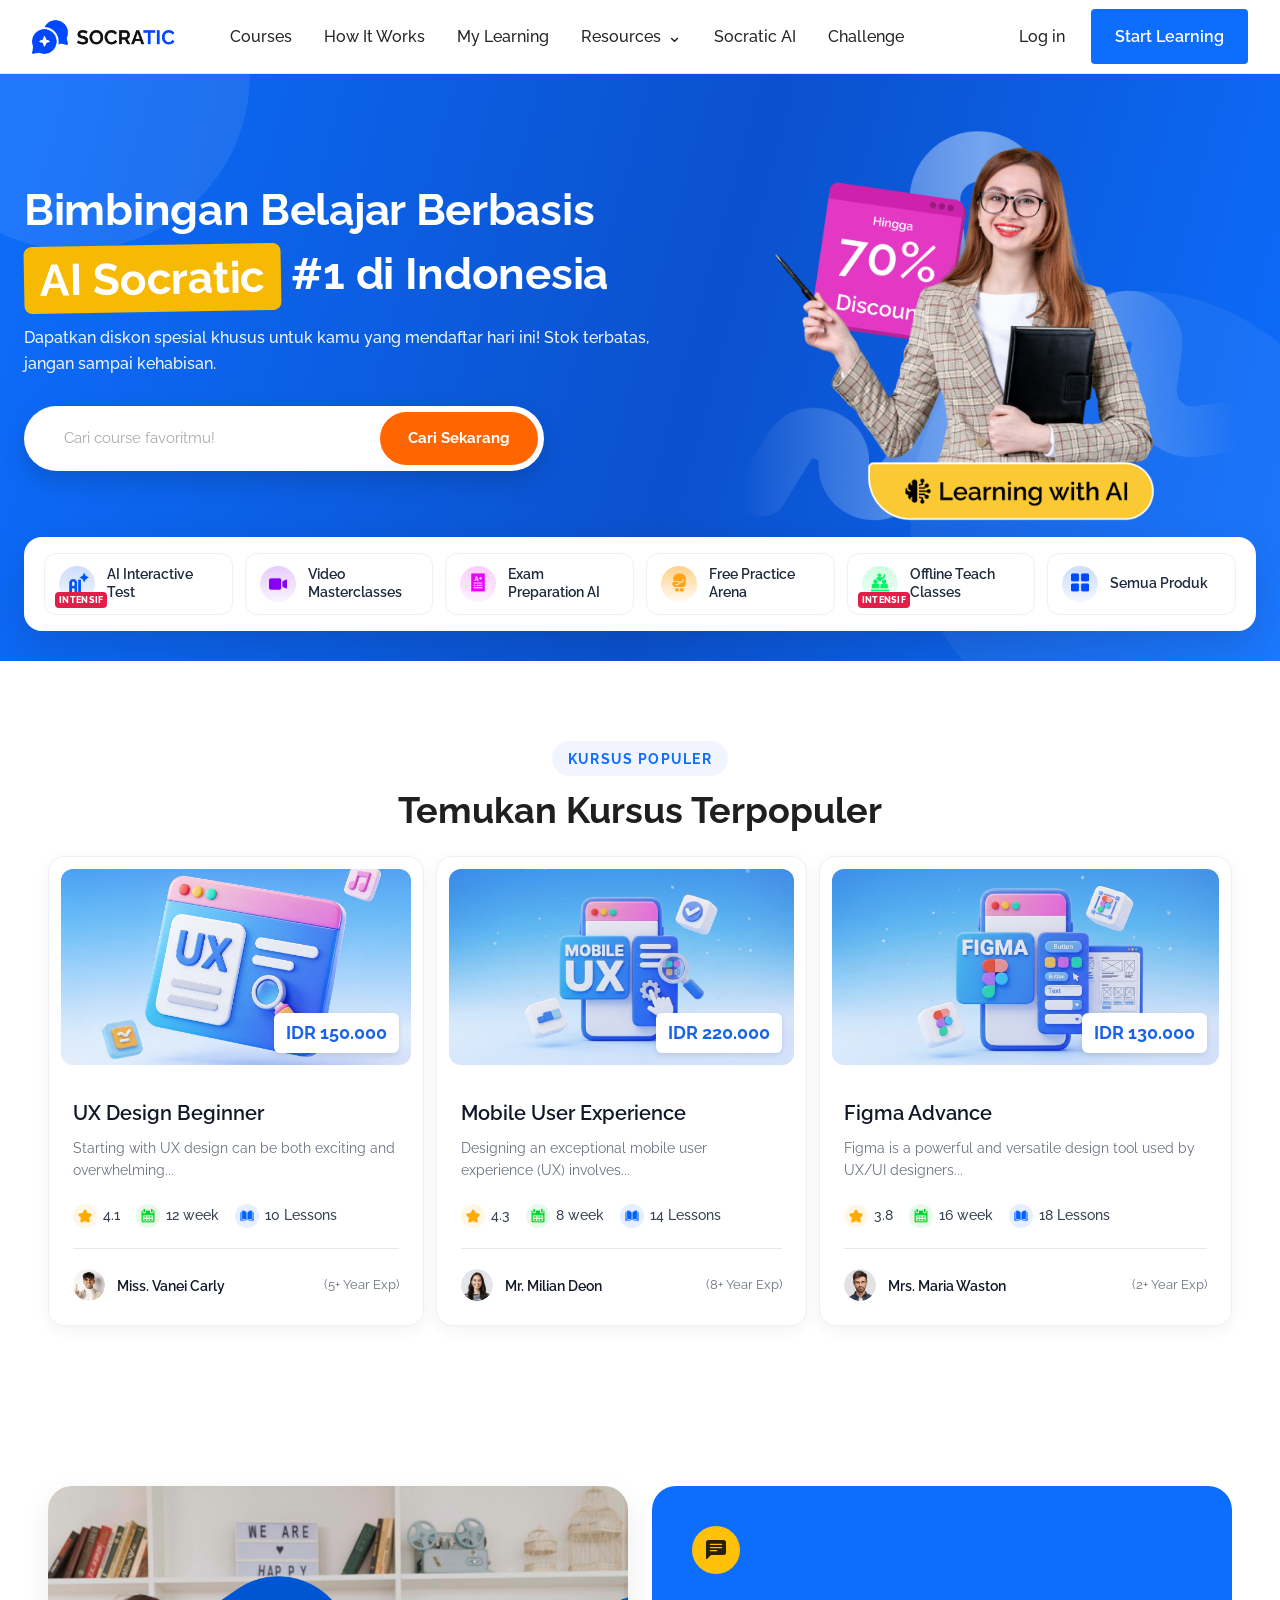
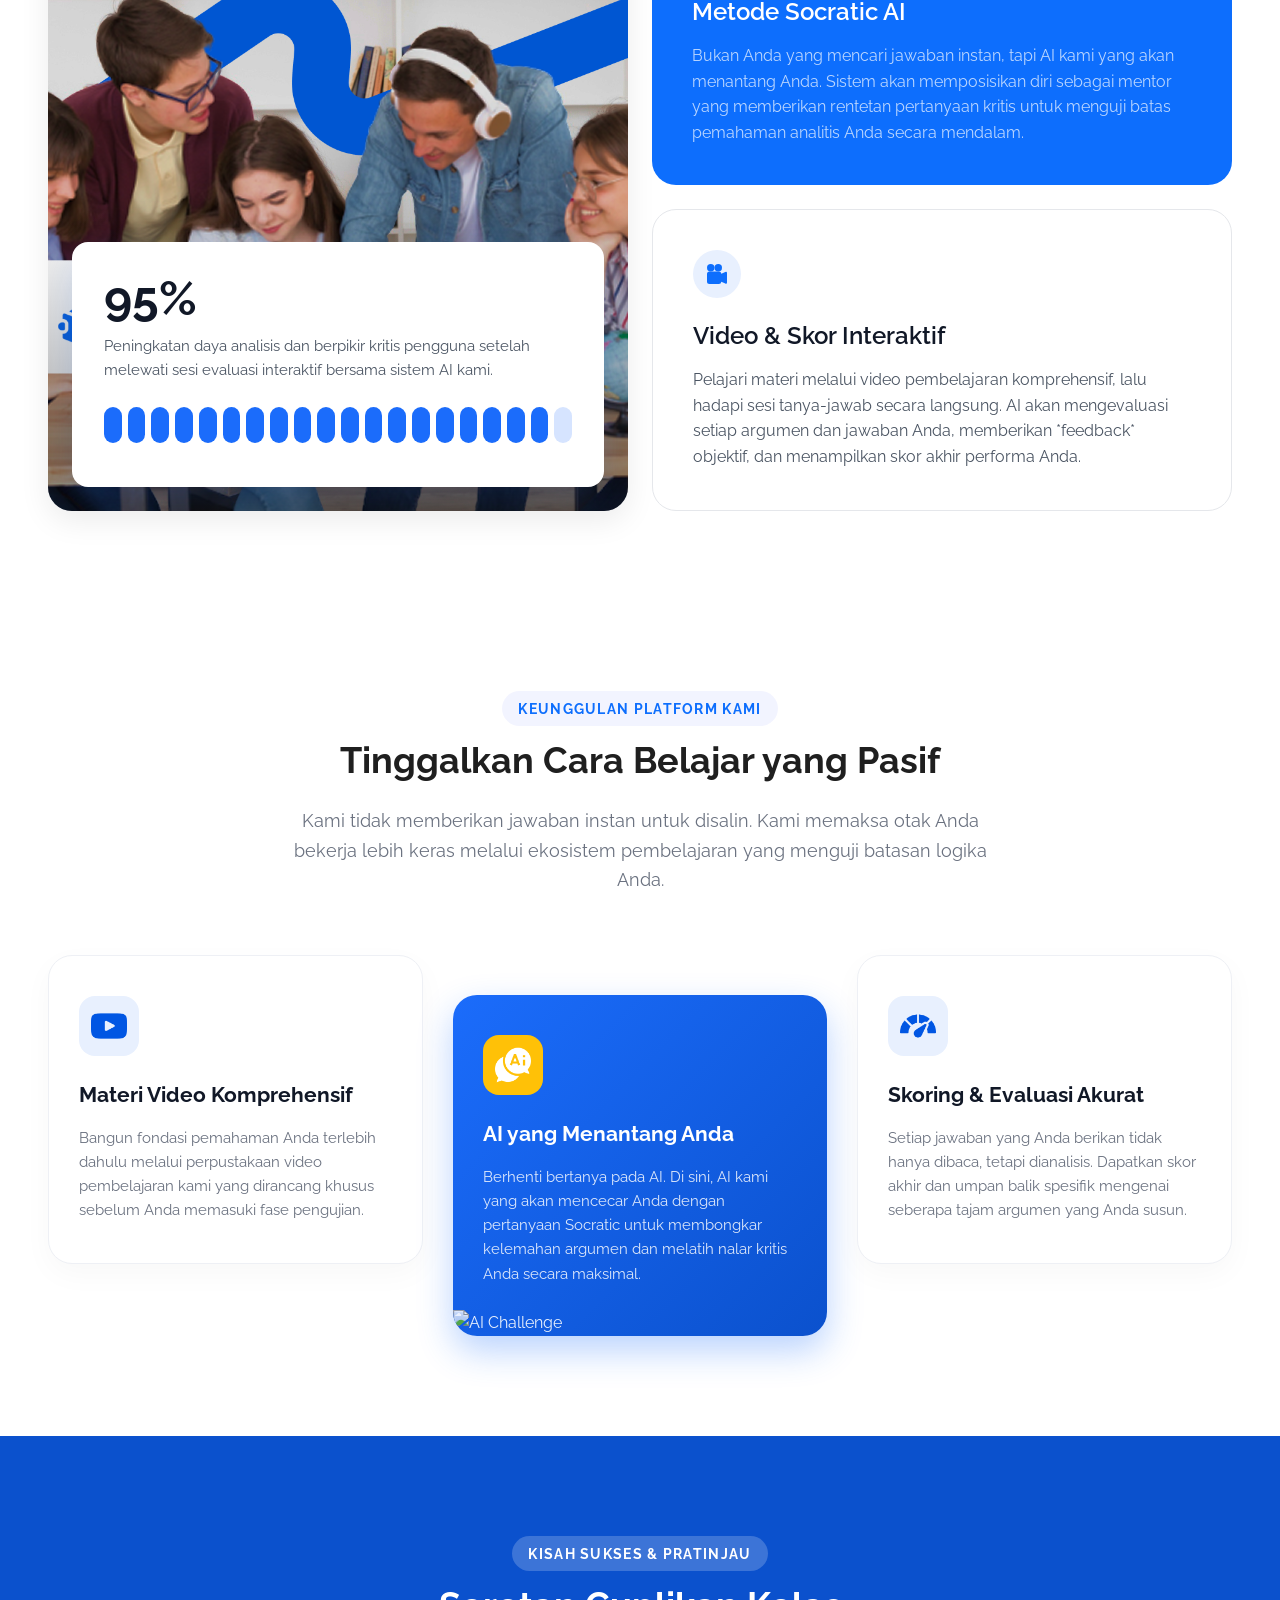
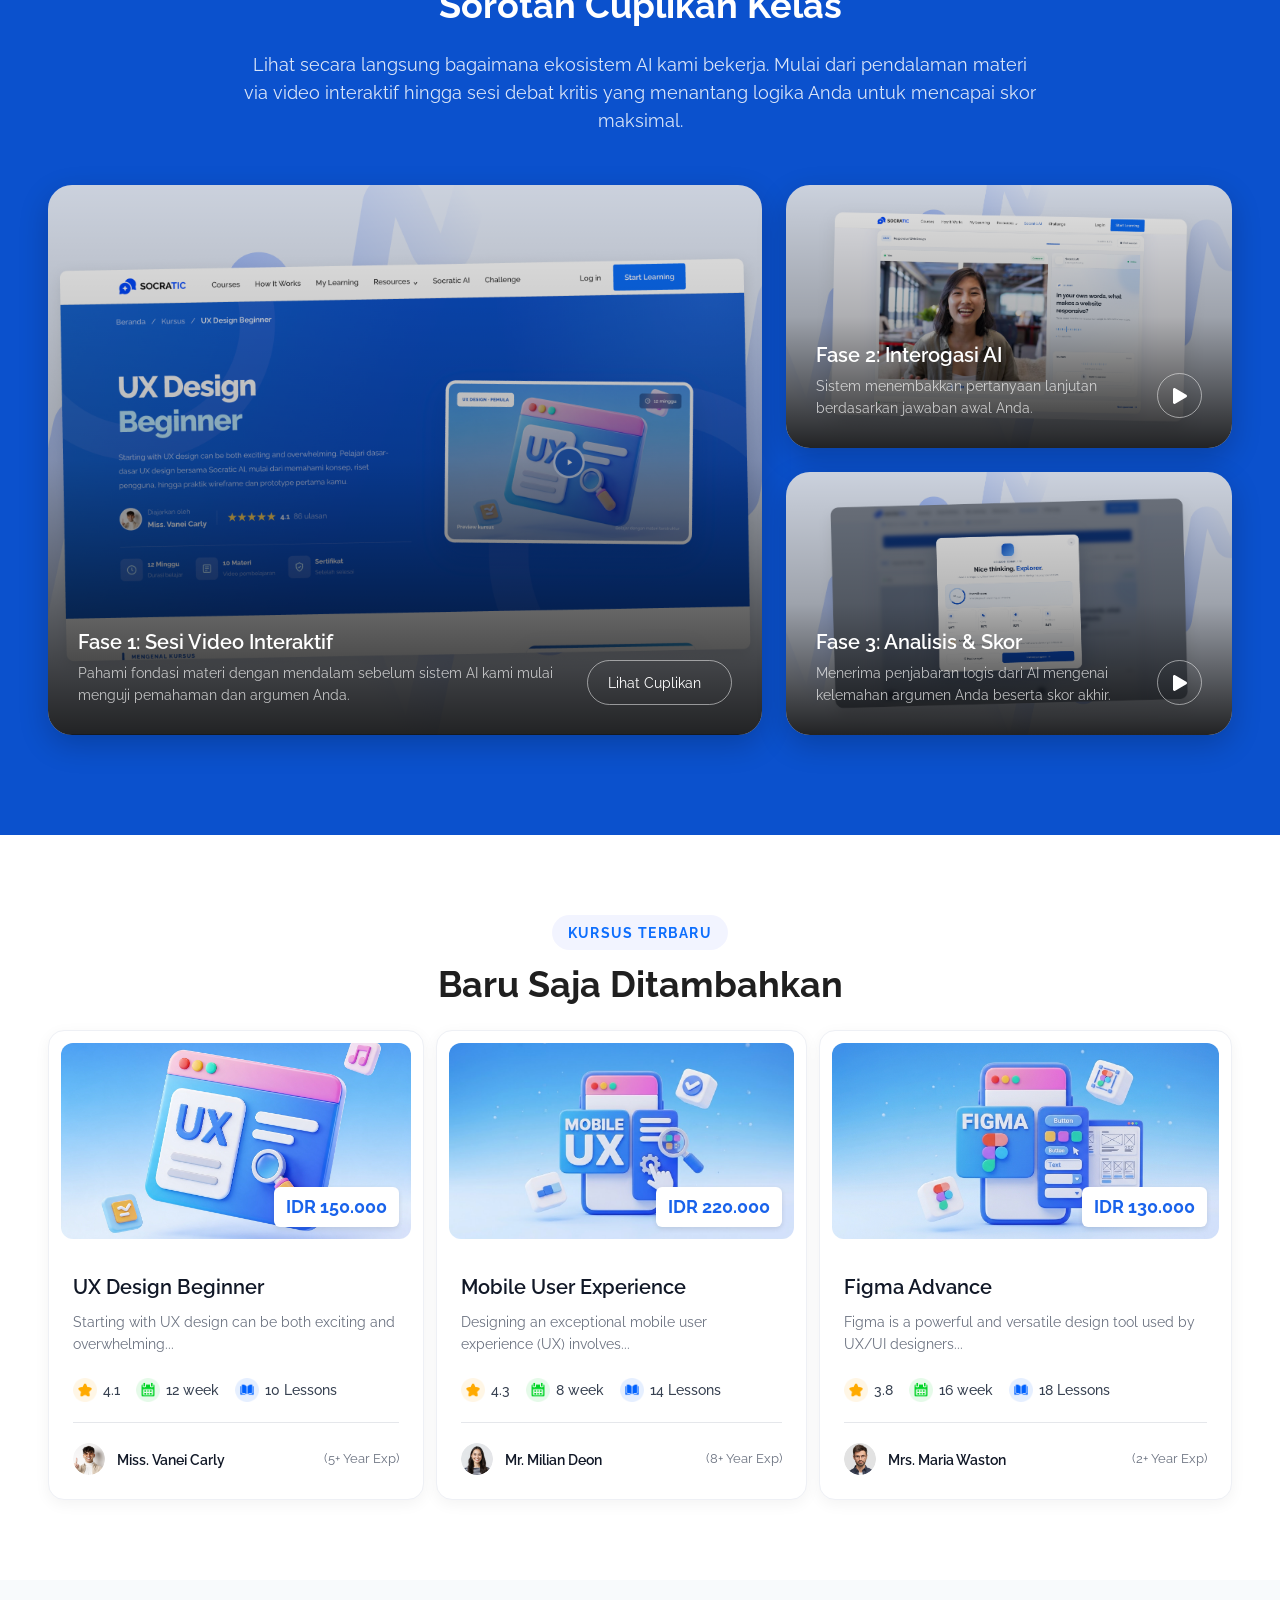
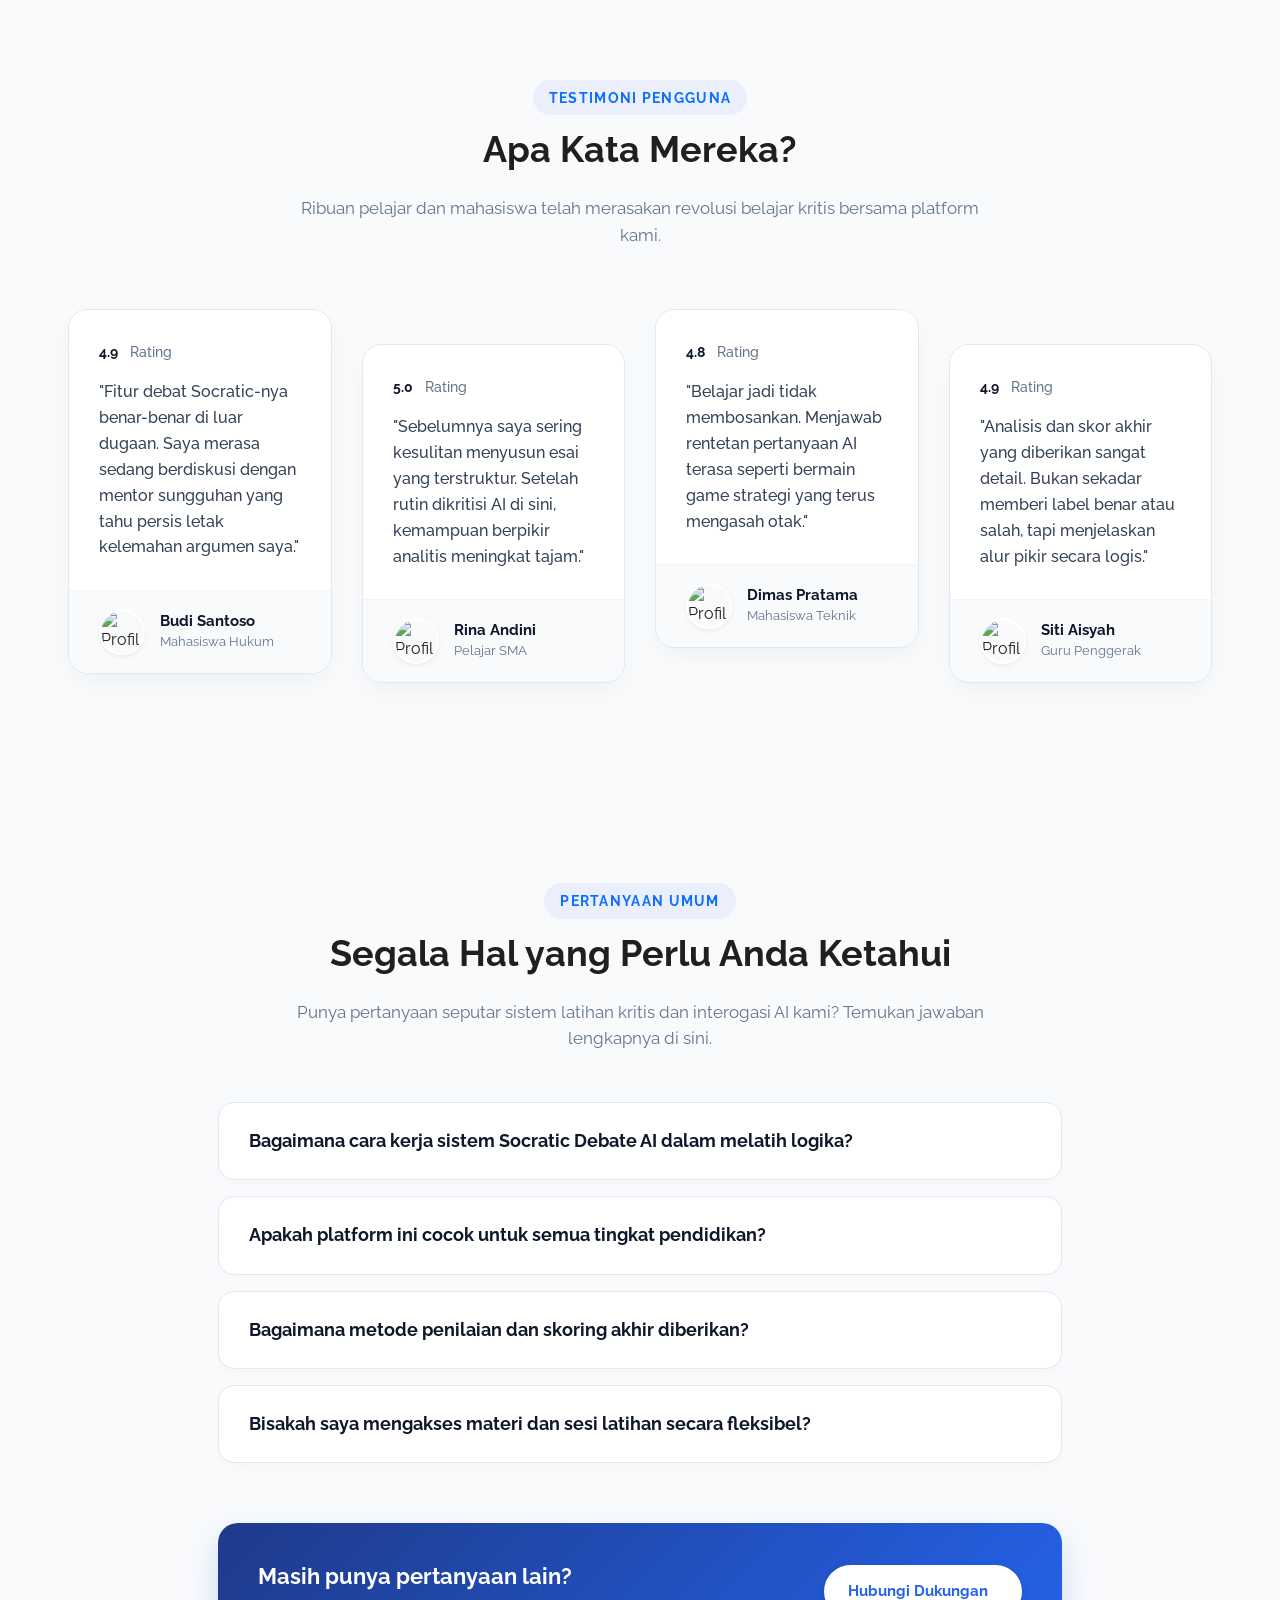
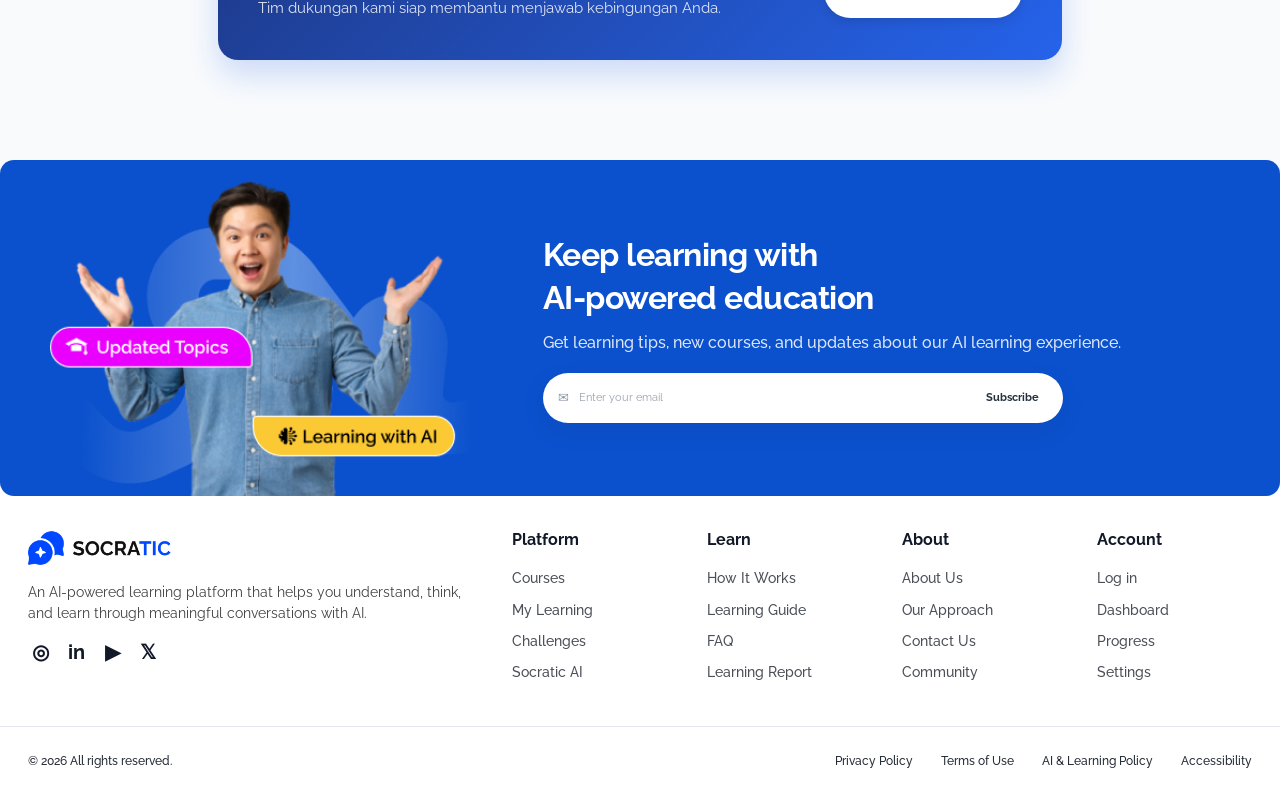
==== commit d7b29fd1: "finish homepage content" ====
--- a/index.html
+++ b/index.html
@@ -229,10 +229,7 @@
           <a href="course.html" class="kartu-kursus">
             <div class="bagian-gambar">
               <img src="./assets/imgs/course-1.png" alt="UX Design Beginner" />
-              <button class="tombol-simpan">
-                <i class="fa-regular fa-bookmark"></i>
-              </button>
-              <span class="label-harga">$12.50</span>
+              <span class="label-harga">IDR 150.000</span>
             </div>
             <div class="bagian-konten">
               <h3 class="judul-kursus">UX Design Beginner</h3>
@@ -285,10 +282,7 @@
                 src="./assets/imgs/course-2.png"
                 alt="Mobile User Experience"
               />
-              <button class="tombol-simpan">
-                <i class="fa-regular fa-bookmark"></i>
-              </button>
-              <span class="label-harga">$18.15</span>
+              <span class="label-harga">IDR 220.000</span>
             </div>
             <div class="bagian-konten">
               <h3 class="judul-kursus">Mobile User Experience</h3>
@@ -338,10 +332,7 @@
           <a href="course.html" class="kartu-kursus">
             <div class="bagian-gambar">
               <img src="./assets/imgs/course-3.png" alt="Figma Advance" />
-              <button class="tombol-simpan">
-                <i class="fa-regular fa-bookmark"></i>
-              </button>
-              <span class="label-harga">$14.60</span>
+              <span class="label-harga">IDR 130.000</span>
             </div>
             <div class="bagian-konten">
               <h3 class="judul-kursus">Figma Advance</h3>
@@ -433,17 +424,21 @@
                 <div class="bilah aktif"></div>
                 <div class="bilah non-aktif"></div>
               </div>
-
-              <div class="label-progres">
-                <span class="batas-awal">0</span>
-                <span class="batas-akhir">100</span>
-              </div>
             </div>
           </div>
           <div class="kolom-kanan">
             <div class="kartu-info kartu-gelap">
               <div class="lingkaran-ikon ikon-oranye">
-                <i class="fa-solid fa-brain"></i>
+                <svg
+                  xmlns="http://www.w3.org/2000/svg"
+                  fill="#291f02"
+                  class="bi bi-chat-left-text-fill"
+                  viewBox="0 0 16 16"
+                >
+                  <path
+                    d="M0 2a2 2 0 0 1 2-2h12a2 2 0 0 1 2 2v8a2 2 0 0 1-2 2H4.414a1 1 0 0 0-.707.293L.854 15.146A.5.5 0 0 1 0 14.793zm3.5 1a.5.5 0 0 0 0 1h9a.5.5 0 0 0 0-1zm0 2.5a.5.5 0 0 0 0 1h9a.5.5 0 0 0 0-1zm0 2.5a.5.5 0 0 0 0 1h5a.5.5 0 0 0 0-1z"
+                  />
+                </svg>
               </div>
               <h3 class="judul-info">Metode Socratic AI</h3>
               <p class="deskripsi-info">
@@ -455,7 +450,18 @@
             </div>
             <div class="kartu-info kartu-terang">
               <div class="lingkaran-ikon ikon-kuning">
-                <i class="fa-solid fa-circle-play"></i>
+                <svg
+                  xmlns="http://www.w3.org/2000/svg"
+                  fill="#0d6efd"
+                  class="bi bi-camera-reels-fill"
+                  viewBox="0 0 16 16"
+                >
+                  <path d="M6 3a3 3 0 1 1-6 0 3 3 0 0 1 6 0" />
+                  <path d="M9 6a3 3 0 1 1 0-6 3 3 0 0 1 0 6" />
+                  <path
+                    d="M9 6h.5a2 2 0 0 1 1.983 1.738l3.11-1.382A1 1 0 0 1 16 7.269v7.462a1 1 0 0 1-1.406.913l-3.111-1.382A2 2 0 0 1 9.5 16H2a2 2 0 0 1-2-2V8a2 2 0 0 1 2-2z"
+                  />
+                </svg>
               </div>
               <h3 class="judul-info">Video & Skor Interaktif</h3>
               <p class="deskripsi-info">
@@ -540,7 +546,7 @@
         <div class="kisi-galeri">
           <div class="kartu-galeri kartu-kiri">
             <img
-              src="./assets/imgs/homepage_fitur_1.png"
+              src="./assets/imgs/feature_home_1.png"
               alt="Video Kelas"
               class="gambar-pratinjau"
             />
@@ -560,7 +566,7 @@
           </div>
           <div class="kartu-galeri kartu-kanan-atas">
             <img
-              src="https://placehold.co/600x400/1e3a8a/ffffff?text=AI+Socratic+Debate"
+              src="./assets/imgs/feature_home_2.png"
               alt="Debat AI"
               class="gambar-pratinjau"
             />
@@ -574,13 +580,22 @@
                 </p>
               </div>
               <button class="tombol-lingkaran">
-                <i class="fa-solid fa-arrow-right"></i>
+                <svg
+                  xmlns="http://www.w3.org/2000/svg"
+                  fill="#ffffff"
+                  class="bi bi-play-fill"
+                  viewBox="0 0 16 16"
+                >
+                  <path
+                    d="m11.596 8.697-6.363 3.692c-.54.313-1.233-.066-1.233-.697V4.308c0-.63.692-1.01 1.233-.696l6.363 3.692a.802.802 0 0 1 0 1.393"
+                  />
+                </svg>
               </button>
             </div>
           </div>
           <div class="kartu-galeri kartu-kanan-bawah">
             <img
-              src="https://placehold.co/600x400/047857/ffffff?text=Hasil+Skoring+Kritis"
+              src="./assets/imgs/feature_home_3.png"
               alt="Hasil Skoring"
               class="gambar-pratinjau"
             />
@@ -594,7 +609,15 @@
                 </p>
               </div>
               <button class="tombol-lingkaran">
-                <i class="fa-solid fa-arrow-right"></i>
+                <svg
+                  xmlns="http://www.w3.org/2000/svg"
+                  class="bi bi-play-fill"
+                  viewBox="0 0 16 16"
+                >
+                  <path
+                    d="m11.596 8.697-6.363 3.692c-.54.313-1.233-.066-1.233-.697V4.308c0-.63.692-1.01 1.233-.696l6.363 3.692a.802.802 0 0 1 0 1.393"
+                  />
+                </svg>
               </button>
             </div>
           </div>
@@ -612,10 +635,7 @@
           <a href="course.html" class="kartu-kursus">
             <div class="bagian-gambar">
               <img src="./assets/imgs/course-1.png" alt="UX Design Beginner" />
-              <button class="tombol-simpan">
-                <i class="fa-regular fa-bookmark"></i>
-              </button>
-              <span class="label-harga">$12.50</span>
+              <span class="label-harga">IDR 150.000</span>
             </div>
             <div class="bagian-konten">
               <h3 class="judul-kursus">UX Design Beginner</h3>
@@ -668,10 +688,7 @@
                 src="./assets/imgs/course-2.png"
                 alt="Mobile User Experience"
               />
-              <button class="tombol-simpan">
-                <i class="fa-regular fa-bookmark"></i>
-              </button>
-              <span class="label-harga">$18.15</span>
+              <span class="label-harga">IDR 220.000</span>
             </div>
             <div class="bagian-konten">
               <h3 class="judul-kursus">Mobile User Experience</h3>
@@ -721,10 +738,7 @@
           <a href="course.html" class="kartu-kursus">
             <div class="bagian-gambar">
               <img src="./assets/imgs/course-3.png" alt="Figma Advance" />
-              <button class="tombol-simpan">
-                <i class="fa-regular fa-bookmark"></i>
-              </button>
-              <span class="label-harga">$14.60</span>
+              <span class="label-harga">IDR 130.000</span>
             </div>
             <div class="bagian-konten">
               <h3 class="judul-kursus">Figma Advance</h3>
--- a/css/main.css
+++ b/css/main.css
@@ -1146,6 +1146,10 @@
   border-radius: 6px;
   font-size: 1.1rem;
   box-shadow: 0 2px 5px rgba(0, 0, 0, 0.1);
+  display: flex;
+  flex-direction: column;
+  justify-content: flex-end;
+  align-items: flex-end;
 }
 
 .kartu-kursus .bagian-konten {
--- a/css/homepage.css
+++ b/css/homepage.css
@@ -746,14 +746,24 @@
 }
 
 .bagian-tentang .wadah .kisi-tentang .kolom-kanan .kartu-info .lingkaran-ikon {
-  width: 48px;
-  height: 48px;
+  width: 56px;
+  height: 56px;
   border-radius: 50%;
   display: flex;
   align-items: center;
   justify-content: center;
   margin-bottom: 24px;
   font-size: 1.25rem;
+}
+
+.bagian-tentang
+  .wadah
+  .kisi-tentang
+  .kolom-kanan
+  .kartu-info
+  .lingkaran-ikon
+  svg {
+  height: 20px;
 }
 
 .bagian-tentang .wadah .kisi-tentang .kolom-kanan .kartu-info .ikon-oranye {
@@ -1421,6 +1431,26 @@
   transition: all 0.3s ease;
   flex-shrink: 0;
 }
+.bagian-pratinjau
+  .wadah
+  .kisi-galeri
+  .kartu-galeri
+  .konten-kartu
+  .tombol-lingkaran
+  svg {
+  width: 28px;
+  fill: white;
+}
+
+.bagian-pratinjau
+  .wadah
+  .kisi-galeri
+  .kartu-galeri:hover
+  .konten-kartu
+  .tombol-lingkaran
+  svg {
+  fill: #0b51cd;
+}
 
 .bagian-pratinjau .wadah .kisi-galeri .kartu-galeri:hover .gambar-pratinjau {
   transform: scale(1.08);
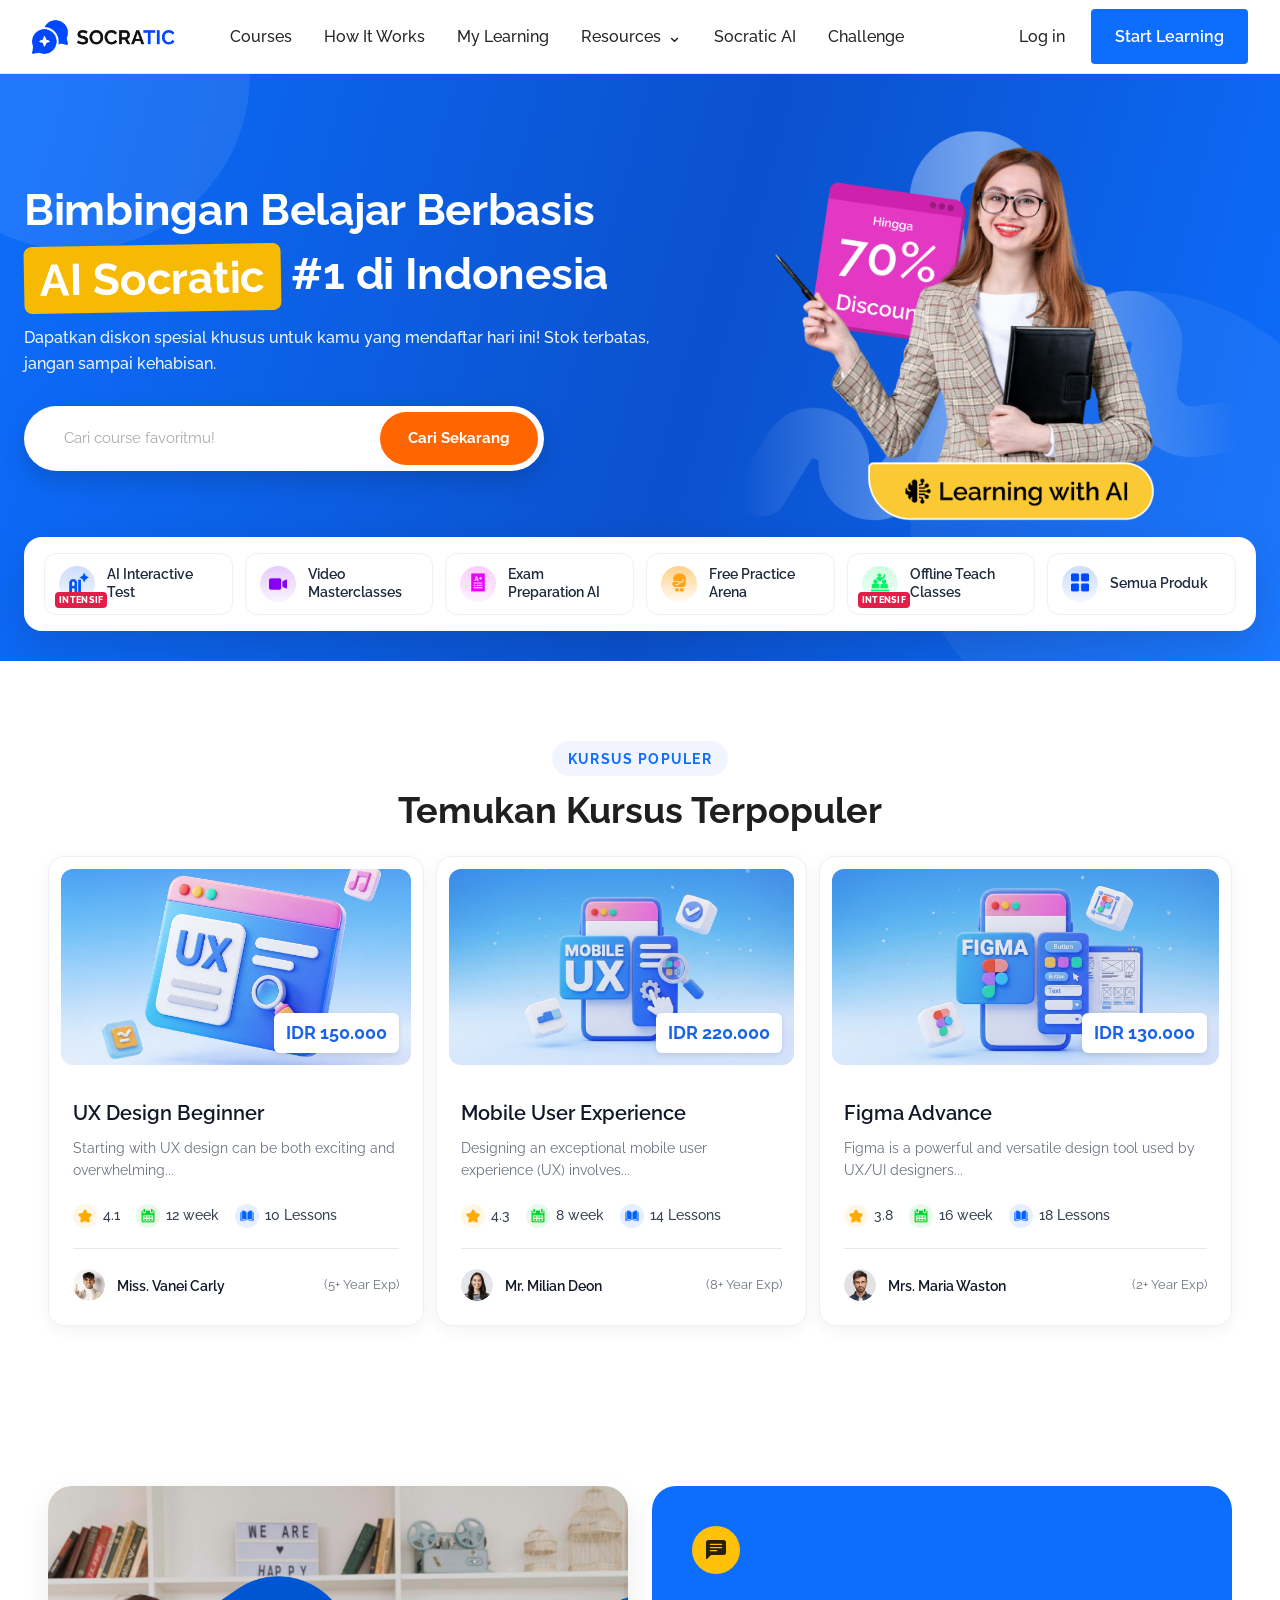
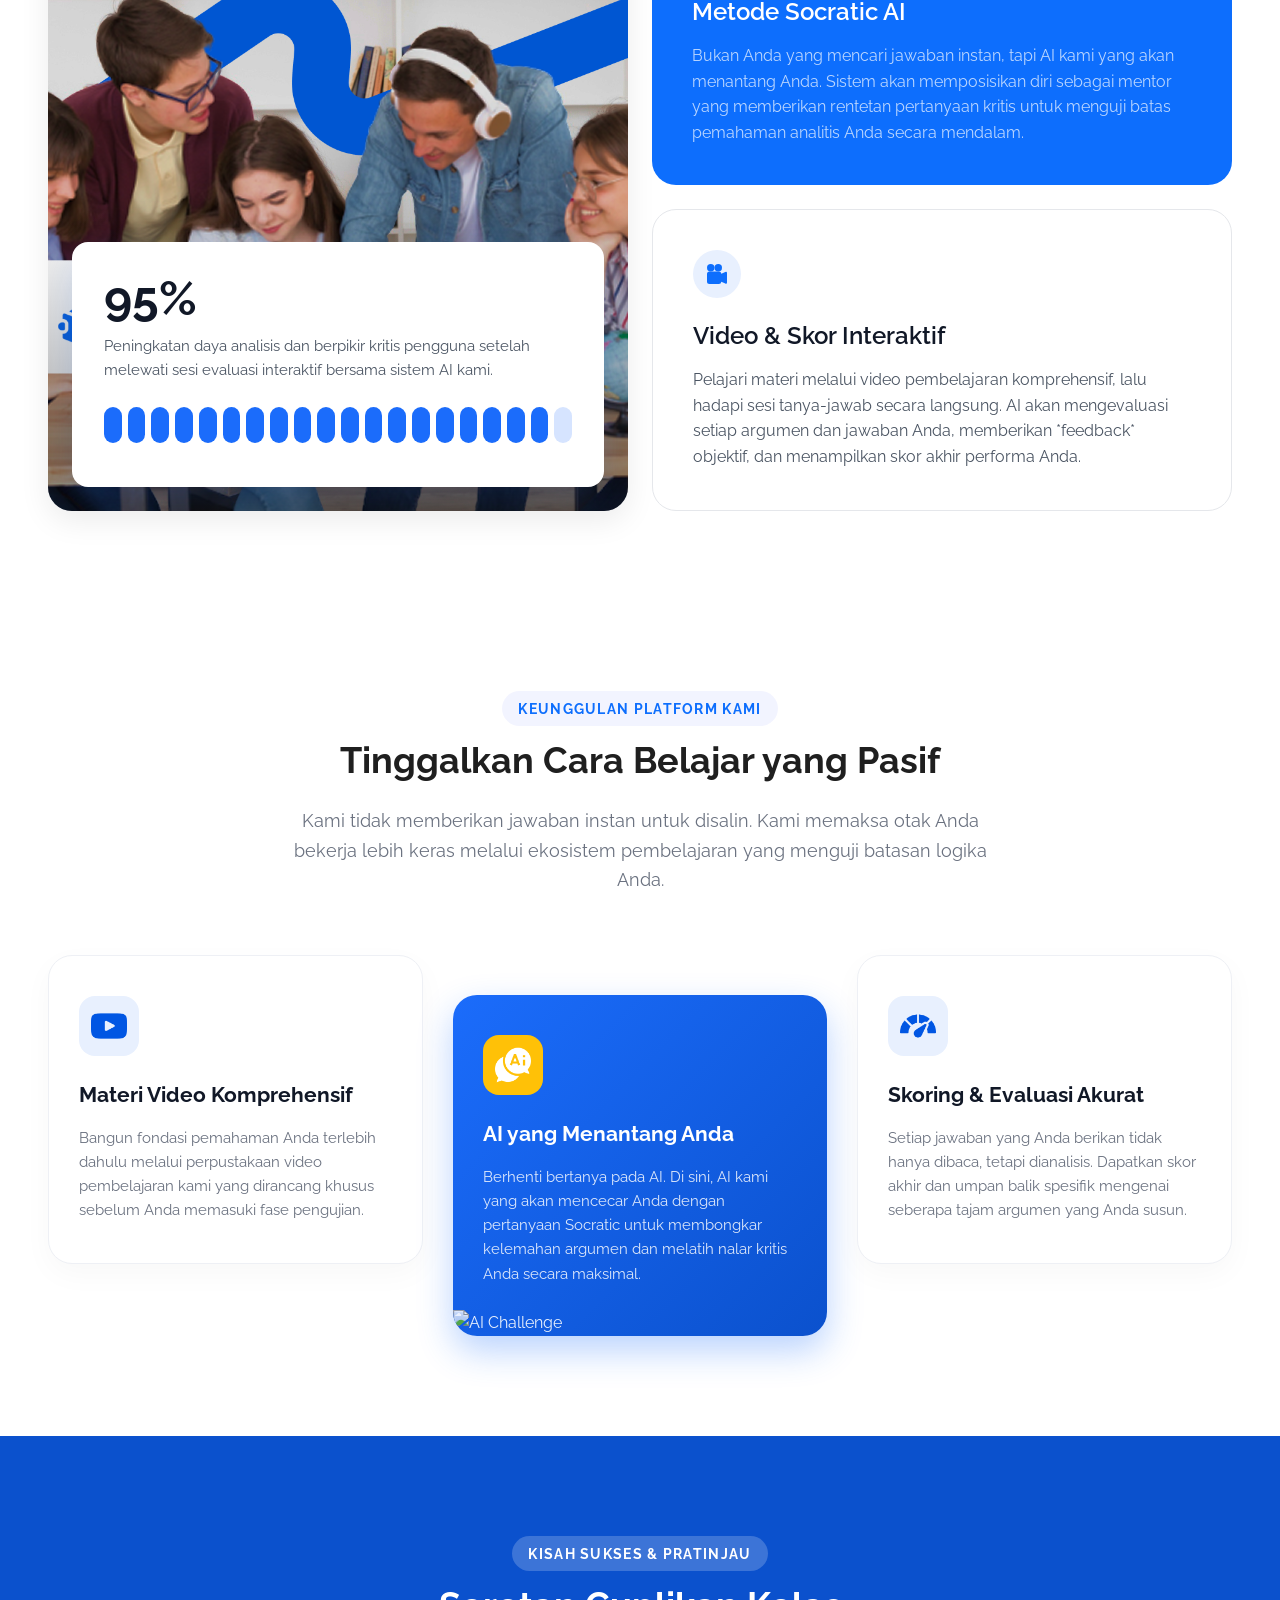
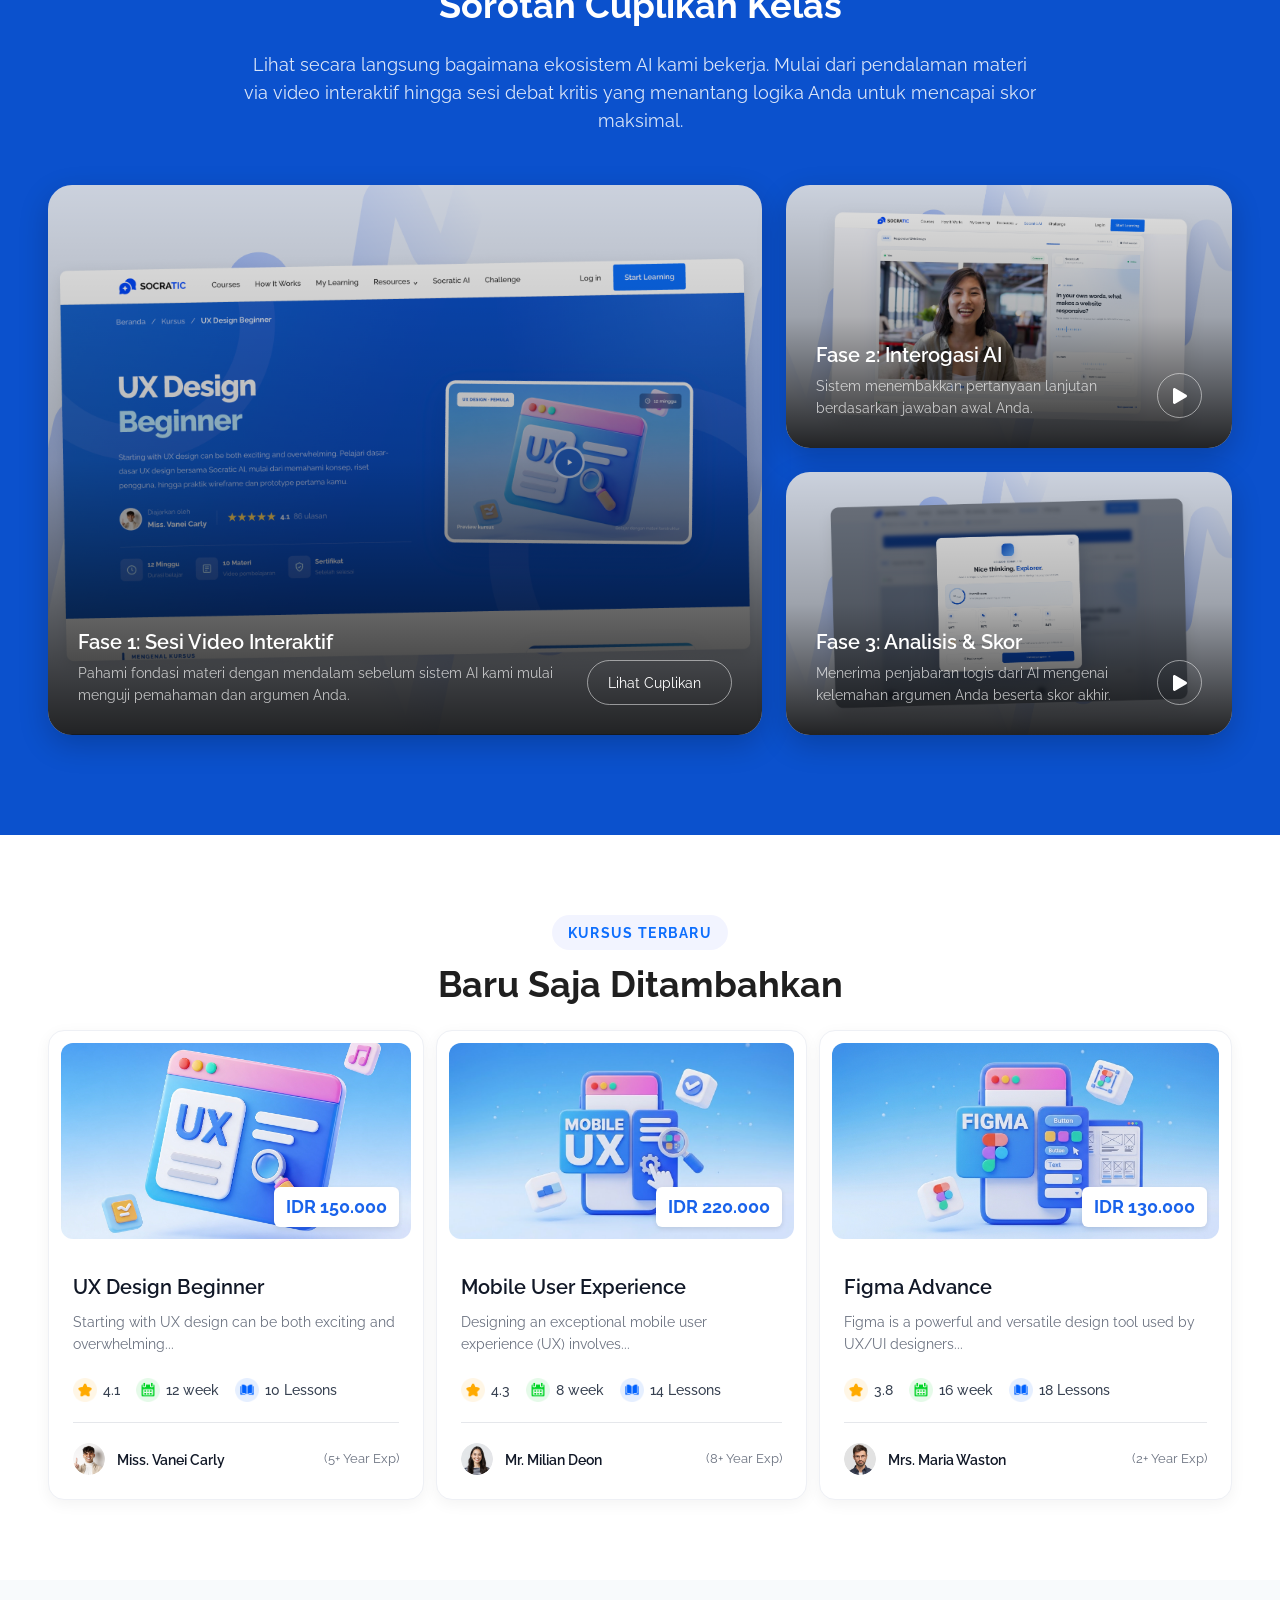
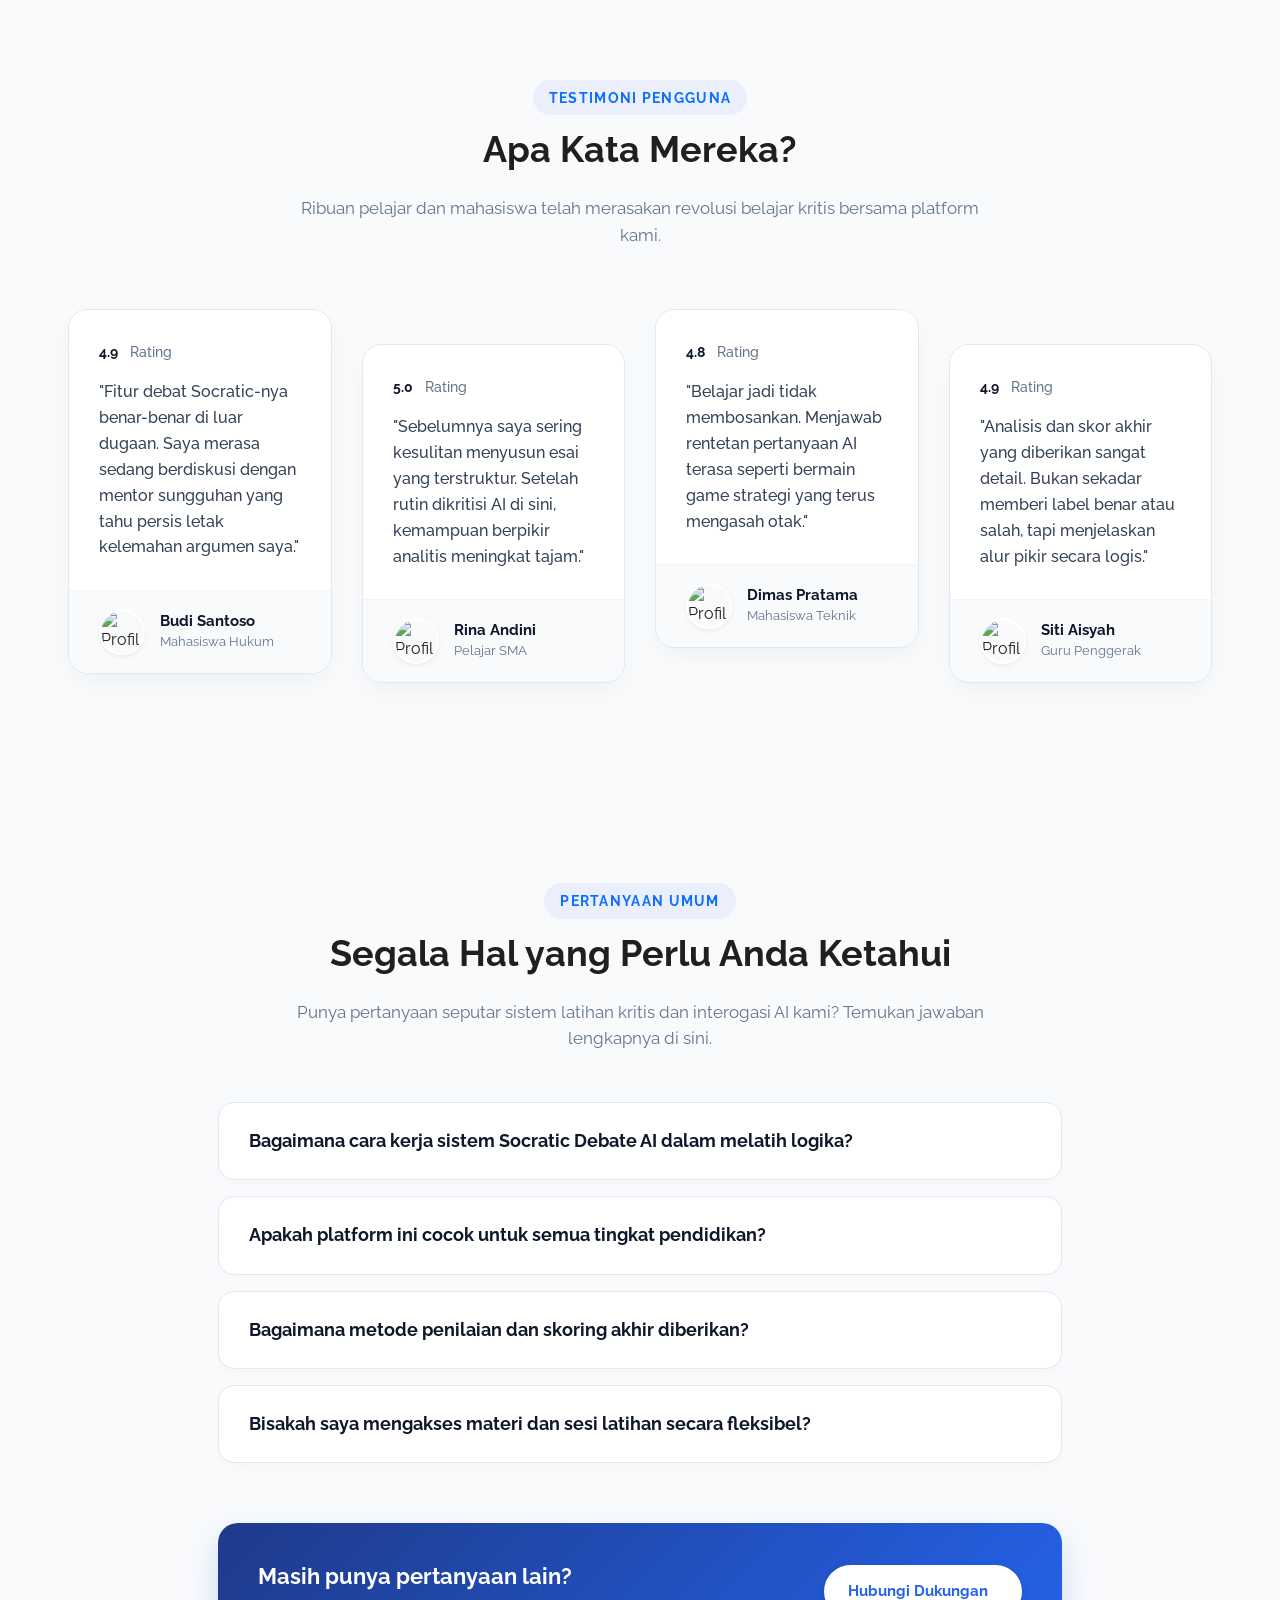
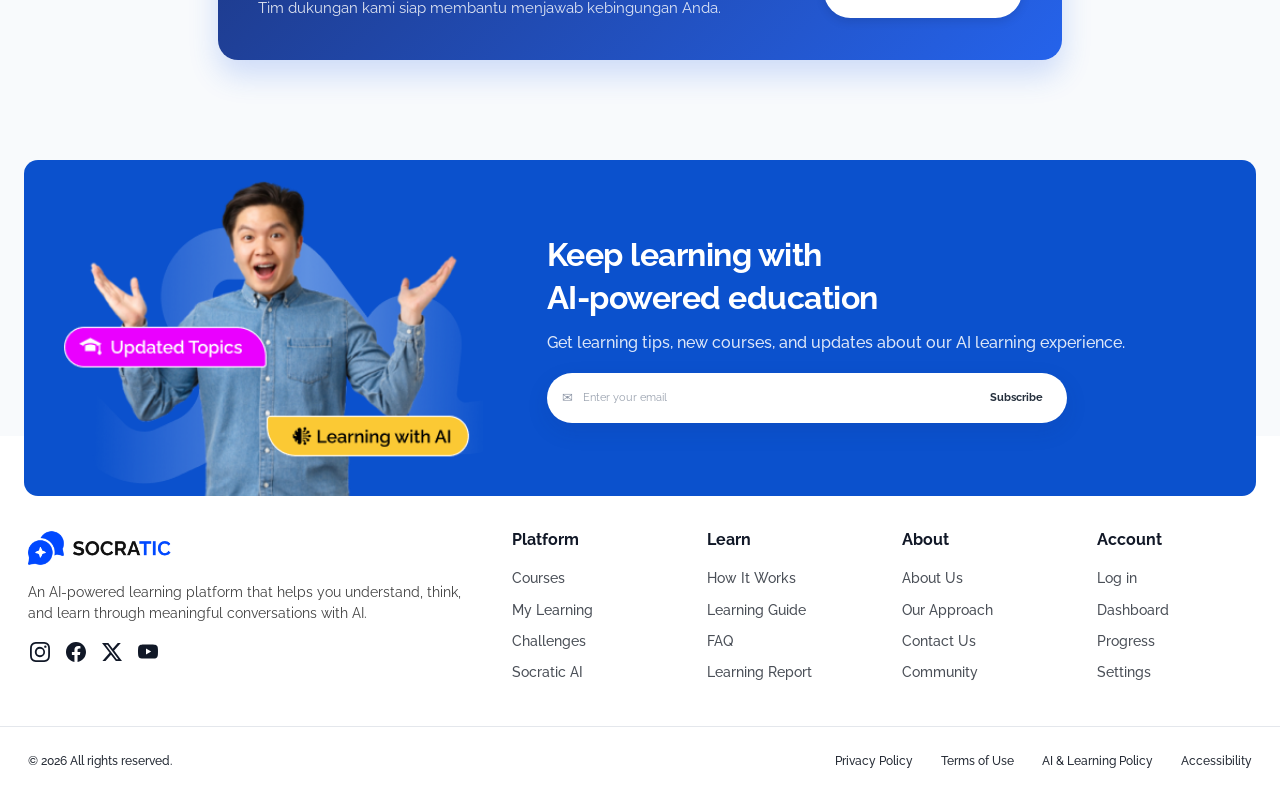
==== commit 4ef2090f: "Finish homepage" ====
--- a/index.html
+++ b/index.html
@@ -1033,10 +1033,54 @@
                 think, and learn through meaningful conversations with AI.
               </p>
               <div class="sosial">
-                <a href="#" aria-label="Instagram"> ◎ </a>
-                <a href="#" aria-label="LinkedIn"> in </a>
-                <a href="#" aria-label="YouTube"> ▶ </a>
-                <a href="#" aria-label="X"> 𝕏 </a>
+                <a href="#" aria-label="Instagram">
+                  <svg
+                    xmlns="http://www.w3.org/2000/svg"
+                    fill="#111827"
+                    class="bi bi-instagram"
+                    viewBox="0 0 16 16"
+                  >
+                    <path
+                      d="M8 0C5.829 0 5.556.01 4.703.048 3.85.088 3.269.222 2.76.42a3.9 3.9 0 0 0-1.417.923A3.9 3.9 0 0 0 .42 2.76C.222 3.268.087 3.85.048 4.7.01 5.555 0 5.827 0 8.001c0 2.172.01 2.444.048 3.297.04.852.174 1.433.372 1.942.205.526.478.972.923 1.417.444.445.89.719 1.416.923.51.198 1.09.333 1.942.372C5.555 15.99 5.827 16 8 16s2.444-.01 3.298-.048c.851-.04 1.434-.174 1.943-.372a3.9 3.9 0 0 0 1.416-.923c.445-.445.718-.891.923-1.417.197-.509.332-1.09.372-1.942C15.99 10.445 16 10.173 16 8s-.01-2.445-.048-3.299c-.04-.851-.175-1.433-.372-1.941a3.9 3.9 0 0 0-.923-1.417A3.9 3.9 0 0 0 13.24.42c-.51-.198-1.092-.333-1.943-.372C10.443.01 10.172 0 7.998 0zm-.717 1.442h.718c2.136 0 2.389.007 3.232.046.78.035 1.204.166 1.486.275.373.145.64.319.92.599s.453.546.598.92c.11.281.24.705.275 1.485.039.843.047 1.096.047 3.231s-.008 2.389-.047 3.232c-.035.78-.166 1.203-.275 1.485a2.5 2.5 0 0 1-.599.919c-.28.28-.546.453-.92.598-.28.11-.704.24-1.485.276-.843.038-1.096.047-3.232.047s-2.39-.009-3.233-.047c-.78-.036-1.203-.166-1.485-.276a2.5 2.5 0 0 1-.92-.598 2.5 2.5 0 0 1-.6-.92c-.109-.281-.24-.705-.275-1.485-.038-.843-.046-1.096-.046-3.233s.008-2.388.046-3.231c.036-.78.166-1.204.276-1.486.145-.373.319-.64.599-.92s.546-.453.92-.598c.282-.11.705-.24 1.485-.276.738-.034 1.024-.044 2.515-.045zm4.988 1.328a.96.96 0 1 0 0 1.92.96.96 0 0 0 0-1.92m-4.27 1.122a4.109 4.109 0 1 0 0 8.217 4.109 4.109 0 0 0 0-8.217m0 1.441a2.667 2.667 0 1 1 0 5.334 2.667 2.667 0 0 1 0-5.334"
+                    />
+                  </svg>
+                </a>
+                <a href="#" aria-label="facebook">
+                  <svg
+                    xmlns="http://www.w3.org/2000/svg"
+                    fill="#111827"
+                    class="bi bi-facebook"
+                    viewBox="0 0 16 16"
+                  >
+                    <path
+                      d="M16 8.049c0-4.446-3.582-8.05-8-8.05C3.58 0-.002 3.603-.002 8.05c0 4.017 2.926 7.347 6.75 7.951v-5.625h-2.03V8.05H6.75V6.275c0-2.017 1.195-3.131 3.022-3.131.876 0 1.791.157 1.791.157v1.98h-1.009c-.993 0-1.303.621-1.303 1.258v1.51h2.218l-.354 2.326H9.25V16c3.824-.604 6.75-3.934 6.75-7.951"
+                    />
+                  </svg>
+                </a>
+                <a href="#" aria-label="X">
+                  <svg
+                    xmlns="http://www.w3.org/2000/svg"
+                    fill="#111827"
+                    class="bi bi-twitter-x"
+                    viewBox="0 0 16 16"
+                  >
+                    <path
+                      d="M12.6.75h2.454l-5.36 6.142L16 15.25h-4.937l-3.867-5.07-4.425 5.07H.316l5.733-6.57L0 .75h5.063l3.495 4.633L12.601.75Zm-.86 13.028h1.36L4.323 2.145H2.865z"
+                    />
+                  </svg>
+                </a>
+                <a href="#" aria-label="YouTube">
+                  <svg
+                    xmlns="http://www.w3.org/2000/svg"
+                    fill="#111827"
+                    class="bi bi-youtube"
+                    viewBox="0 0 16 16"
+                  >
+                    <path
+                      d="M8.051 1.999h.089c.822.003 4.987.033 6.11.335a2.01 2.01 0 0 1 1.415 1.42c.101.38.172.883.22 1.402l.01.104.022.26.008.104c.065.914.073 1.77.074 1.957v.075c-.001.194-.01 1.108-.082 2.06l-.008.105-.009.104c-.05.572-.124 1.14-.235 1.558a2.01 2.01 0 0 1-1.415 1.42c-1.16.312-5.569.334-6.18.335h-.142c-.309 0-1.587-.006-2.927-.052l-.17-.006-.087-.004-.171-.007-.171-.007c-1.11-.049-2.167-.128-2.654-.26a2.01 2.01 0 0 1-1.415-1.419c-.111-.417-.185-.986-.235-1.558L.09 9.82l-.008-.104A31 31 0 0 1 0 7.68v-.123c.002-.215.01-.958.064-1.778l.007-.103.003-.052.008-.104.022-.26.01-.104c.048-.519.119-1.023.22-1.402a2.01 2.01 0 0 1 1.415-1.42c.487-.13 1.544-.21 2.654-.26l.17-.007.172-.006.086-.003.171-.007A100 100 0 0 1 7.858 2zM6.4 5.209v4.818l4.157-2.408z"
+                    />
+                  </svg>
+                </a>
               </div>
             </div>
             <nav class="kolom-tautan" aria-label="Navigasi footer">
--- a/css/main.css
+++ b/css/main.css
@@ -10,6 +10,10 @@
   color: #1f1f1f;
   line-height: 1.6;
   -webkit-font-smoothing: antialiased;
+}
+
+.hidden {
+  display: none !important;
 }
 
 h1,
@@ -623,7 +627,7 @@
 }
 
 .footer .berlangganan {
-  width: 100%;
+  width: calc(100% - 48px);
   min-height: 260px;
   display: grid;
   grid-template-columns: minmax(300px, 0.95fr) minmax(0, 1.35fr);
@@ -823,6 +827,9 @@
     color 0.25s ease,
     transform 0.25s ease;
 }
+.footer .identitas .sosial a svg {
+  width: 20px;
+}
 
 .footer .identitas .sosial a:hover {
   color: var(--warna-biru);
@@ -947,7 +954,13 @@
 @media (max-width: 900px) {
   .footer .berlangganan {
     grid-template-columns: 0.8fr 1.2fr;
-    padding-inline: 28px;
+  }
+
+  .footer .berlangganan .berlangganan-informasi h2 {
+    font-size: 28px;
+  }
+  .footer .berlangganan .berlangganan-informasi p {
+    font-size: 14px;
   }
 
   .footer .bagian-utama {
@@ -964,6 +977,30 @@
   }
 }
 
+@media (max-width: 764px) {
+  .footer .berlangganan {
+    display: flex;
+    flex-direction: column-reverse;
+  }
+  .footer .berlangganan .berlangganan-informasi {
+    padding: 0;
+  }
+  .footer .berlangganan .berlangganan-informasi {
+    width: 100%;
+    padding: 40px 32px;
+    padding-bottom: 0;
+  }
+  .footer .berlangganan .berlangganan-informasi h2 {
+    text-align: center;
+  }
+  .footer .berlangganan .berlangganan-informasi p {
+    text-align: center;
+  }
+  .footer .formulir-berlangganan {
+    max-width: unset;
+  }
+}
+
 @media (max-width: 640px) {
   .wadah {
     padding-inline: 18px;
@@ -976,16 +1013,16 @@
   .footer .berlangganan {
     grid-template-columns: 1fr;
     gap: 4px;
-    padding: 22px 20px 26px;
     text-align: center;
   }
 
   .footer .berlangganan .berlangganan-ilustrasi {
-    height: 150px;
+    height: auto;
+    padding: 0 20px;
   }
 
   .footer .berlangganan .berlangganan-ilustrasi img {
-    height: 150px;
+    height: auto;
   }
 
   .footer .berlangganan .berlangganan-informasi h2 {
@@ -1066,9 +1103,9 @@
     grid-template-columns: 1fr;
     text-align: center;
   }
-
-  .footer .kolom-tautan .kelompok-tautan {
-    align-items: center;
+  .footer .kolom-tautan .kelompok-tautan a,
+  .footer .kontak a {
+    text-align: left;
   }
 
   .footer .formulir-berlangganan .input-grup {
@@ -1247,3 +1284,73 @@
   font-size: 0.8rem;
   color: #6b7280;
 }
+
+@media (max-width: 900px) {
+  .head-section {
+    font-family: "Raleway", sans-serif;
+    font-size: 32px;
+    line-height: 38px;
+    text-align: center;
+    margin-bottom: 20px;
+  }
+  .sub-head-section {
+    font-size: 0.8rem;
+  }
+}
+
+@media (max-width: 800px) {
+  .footer .bagian-utama .cover {
+    flex-direction: column;
+  }
+  .footer .identitas {
+    width: 100%;
+  }
+}
+
+@media (max-width: 640px) {
+  .footer .identitas p {
+    text-align: left;
+  }
+  .footer .paling-bawah .paling-bawah-isi .tautan-legal {
+    display: none;
+  }
+}
+
+@media (max-width: 576px) {
+  .head-section {
+    font-family: "Raleway", sans-serif;
+    font-size: 28px;
+    line-height: 38px;
+    text-align: center;
+    margin-bottom: 12px;
+  }
+  .sub-head-section {
+    font-size: 0.8rem;
+    margin-bottom: 8px;
+  }
+  .bagian-kursus .wadah {
+    padding: 0;
+  }
+}
+
+@media (max-width: 564px) {
+  .footer .kolom-tautan .kelompok-tautan h3,
+  .footer .kontak h3 {
+    font-size: 14px;
+  }
+  .footer .kolom-tautan .kelompok-tautan a,
+  .footer .kontak a {
+    font-size: 14px;
+  }
+  .footer .kolom-tautan .kelompok-tautan {
+    flex: 1;
+    min-width: 100px;
+  }
+  .footer .kolom-tautan {
+    display: flex;
+    flex-direction: row;
+    flex-wrap: wrap;
+    justify-content: flex-start;
+    align-items: flex-start;
+  }
+}
--- a/css/homepage.css
+++ b/css/homepage.css
@@ -390,6 +390,1459 @@
   }
 }
 
+.bagian-kursus {
+  width: 100%;
+  padding: 80px 20px;
+  display: flex;
+  justify-content: center;
+}
+
+.bagian-kursus .wadah {
+  display: flex;
+  flex-direction: column;
+  justify-content: center;
+  align-items: center;
+}
+.bagian-kursus .wadah .head-kursus {
+  display: flex;
+  justify-content: center;
+  align-items: center;
+  flex-direction: column;
+}
+
+.bagian-kursus .wadah .daftar-kursus {
+  display: flex;
+  gap: 12px;
+}
+
+@media (max-width: 768px) {
+  .bagian-kursus .wadah .daftar-kursus {
+    grid-template-columns: repeat(auto-fit, minmax(100%, 1fr));
+  }
+}
+
+.bagian-tentang {
+  width: 100%;
+  padding: 80px 20px;
+  display: flex;
+  justify-content: center;
+}
+
+.bagian-tentang .wadah {
+  width: 100%;
+  max-width: 1280px;
+}
+
+.bagian-tentang .wadah .kisi-tentang {
+  display: grid;
+  grid-template-columns: 1fr 1fr;
+  gap: 24px;
+}
+
+.bagian-tentang .wadah .kisi-tentang .kolom-kiri {
+  position: relative;
+  border-radius: 24px;
+  overflow: hidden;
+  display: flex;
+  flex-direction: column;
+  justify-content: flex-end;
+  min-height: 550px;
+  box-shadow: 0 10px 30px rgba(0, 0, 0, 0.08);
+}
+
+.bagian-tentang .wadah .kisi-tentang .kolom-kiri .gambar-latar {
+  position: absolute;
+  top: 0;
+  left: 0;
+  width: 100%;
+  height: 100%;
+  object-fit: cover;
+  z-index: 1;
+  transition: transform 0.6s ease;
+}
+
+.bagian-tentang .wadah .kisi-tentang .kolom-kiri:hover .gambar-latar {
+  transform: scale(1.05);
+}
+
+.bagian-tentang .wadah .kisi-tentang .kolom-kiri .hamparan-gradien {
+  position: absolute;
+  top: 0;
+  left: 0;
+  width: 100%;
+  height: 100%;
+  background: linear-gradient(
+    to top,
+    rgba(0, 0, 0, 0.4) 0%,
+    rgba(0, 0, 0, 0) 50%
+  );
+  z-index: 2;
+  pointer-events: none;
+}
+
+.bagian-tentang .wadah .kisi-tentang .kolom-kiri .kartu-statistik {
+  position: relative;
+  z-index: 3;
+  background-color: #ffffff;
+  margin: 24px;
+  padding: 32px;
+  border-radius: 16px;
+  box-shadow: 0 15px 35px rgba(27, 108, 251, 0.15);
+  transition: transform 0.3s ease;
+}
+
+.bagian-tentang .wadah .kisi-tentang .kolom-kiri .kartu-statistik:hover {
+  transform: translateY(-5px);
+}
+
+.bagian-tentang
+  .wadah
+  .kisi-tentang
+  .kolom-kiri
+  .kartu-statistik
+  .angka-statistik {
+  font-size: 3rem;
+  font-weight: 700;
+  color: #111827;
+  margin-bottom: 12px;
+  line-height: 1;
+}
+
+.bagian-tentang
+  .wadah
+  .kisi-tentang
+  .kolom-kiri
+  .kartu-statistik
+  .deskripsi-statistik {
+  font-size: 0.95rem;
+  color: #4b5563;
+  line-height: 1.6;
+  margin-bottom: 24px;
+}
+
+.bagian-tentang
+  .wadah
+  .kisi-tentang
+  .kolom-kiri
+  .kartu-statistik
+  .kumpulan-bilah-progres {
+  display: flex;
+  gap: 6px;
+  height: 36px;
+  margin-bottom: 12px;
+}
+
+.bagian-tentang
+  .wadah
+  .kisi-tentang
+  .kolom-kiri
+  .kartu-statistik
+  .kumpulan-bilah-progres
+  .bilah {
+  flex: 1;
+  border-radius: 20px;
+  transition: background-color 0.3s ease;
+}
+
+.bagian-tentang
+  .wadah
+  .kisi-tentang
+  .kolom-kiri
+  .kartu-statistik
+  .kumpulan-bilah-progres
+  .bilah.aktif {
+  background-color: #1b6cfb;
+}
+
+.bagian-tentang
+  .wadah
+  .kisi-tentang
+  .kolom-kiri
+  .kartu-statistik
+  .kumpulan-bilah-progres
+  .bilah.non-aktif {
+  background-color: #d6e4ff;
+}
+
+.bagian-tentang
+  .wadah
+  .kisi-tentang
+  .kolom-kiri
+  .kartu-statistik
+  .label-progres {
+  display: flex;
+  justify-content: space-between;
+  font-size: 0.85rem;
+  font-weight: 600;
+  color: #6b7280;
+}
+
+.bagian-tentang .wadah .kisi-tentang .kolom-kanan {
+  display: flex;
+  flex-direction: column;
+  gap: 24px;
+}
+
+.bagian-tentang .wadah .kisi-tentang .kolom-kanan .kartu-info {
+  flex: 1;
+  border-radius: 24px;
+  padding: 40px;
+  display: flex;
+  flex-direction: column;
+  justify-content: center;
+  transition:
+    transform 0.3s ease,
+    box-shadow 0.3s ease;
+}
+
+.bagian-tentang .wadah .kisi-tentang .kolom-kanan .kartu-info:hover {
+  transform: translateY(-8px);
+  box-shadow: 0 15px 35px rgba(0, 0, 0, 0.1);
+}
+
+.bagian-tentang .wadah .kisi-tentang .kolom-kanan .kartu-gelap {
+  background-color: #0d6efd;
+  color: #ffffff;
+}
+
+.bagian-tentang .wadah .kisi-tentang .kolom-kanan .kartu-gelap .judul-info {
+  font-size: 1.5rem;
+  font-weight: 600;
+  margin-bottom: 16px;
+  color: #ffffff;
+}
+
+.bagian-tentang .wadah .kisi-tentang .kolom-kanan .kartu-gelap .deskripsi-info {
+  font-size: 1rem;
+  color: #a1a1aa;
+  line-height: 1.6;
+}
+
+.bagian-tentang .wadah .kisi-tentang .kolom-kanan .kartu-terang {
+  background-color: #ffffff;
+  border: 1px solid #e5e7eb;
+}
+
+.bagian-tentang .wadah .kisi-tentang .kolom-kanan .kartu-terang:hover {
+  box-shadow: 0 15px 35px rgba(27, 108, 251, 0.1);
+}
+
+.bagian-tentang .wadah .kisi-tentang .kolom-kanan .kartu-terang .judul-info {
+  font-size: 1.5rem;
+  font-weight: 600;
+  margin-bottom: 16px;
+  color: #111827;
+}
+
+.bagian-tentang
+  .wadah
+  .kisi-tentang
+  .kolom-kanan
+  .kartu-terang
+  .deskripsi-info {
+  font-size: 1rem;
+  color: #4b5563;
+  line-height: 1.6;
+}
+
+.bagian-tentang .wadah .kisi-tentang .kolom-kanan .kartu-info .lingkaran-ikon {
+  width: 56px;
+  height: 56px;
+  border-radius: 50%;
+  display: flex;
+  align-items: center;
+  justify-content: center;
+  margin-bottom: 24px;
+  font-size: 1.25rem;
+}
+
+.bagian-tentang
+  .wadah
+  .kisi-tentang
+  .kolom-kanan
+  .kartu-info
+  .lingkaran-ikon
+  svg {
+  height: 20px;
+}
+
+.bagian-tentang .wadah .kisi-tentang .kolom-kanan .kartu-info .ikon-oranye {
+  background-color: #ffc107;
+  color: #15181e;
+}
+
+.bagian-tentang .wadah .kisi-tentang .kolom-kanan .kartu-info .ikon-kuning {
+  background-color: #e8f0fe;
+  color: #1b6cfb;
+}
+
+.bagian-tentang {
+  width: 100%;
+  padding: 80px 20px;
+  display: flex;
+  justify-content: center;
+}
+
+.bagian-tentang .wadah {
+  width: 100%;
+  max-width: 1280px;
+}
+
+.bagian-tentang .wadah .kisi-tentang {
+  display: grid;
+  grid-template-columns: 1fr 1fr;
+  gap: 24px;
+}
+
+.bagian-tentang .wadah .kisi-tentang .kolom-kiri {
+  position: relative;
+  border-radius: 24px;
+  overflow: hidden;
+  display: flex;
+  flex-direction: column;
+  justify-content: flex-end;
+  min-height: 550px;
+  box-shadow: 0 10px 30px rgba(0, 0, 0, 0.08);
+}
+
+.bagian-tentang .wadah .kisi-tentang .kolom-kiri .gambar-latar {
+  position: absolute;
+  top: 0;
+  left: 0;
+  width: 100%;
+  height: 100%;
+  object-fit: cover;
+  z-index: 1;
+  transition: transform 0.6s ease;
+}
+
+.bagian-tentang .wadah .kisi-tentang .kolom-kiri:hover .gambar-latar {
+  transform: scale(1.05);
+}
+
+.bagian-tentang .wadah .kisi-tentang .kolom-kiri .hamparan-gradien {
+  position: absolute;
+  top: 0;
+  left: 0;
+  width: 100%;
+  height: 100%;
+  background: linear-gradient(
+    to top,
+    rgba(0, 0, 0, 0.4) 0%,
+    rgba(0, 0, 0, 0) 50%
+  );
+  z-index: 2;
+  pointer-events: none;
+}
+
+.bagian-tentang .wadah .kisi-tentang .kolom-kiri .kartu-statistik {
+  position: relative;
+  z-index: 3;
+  background-color: #ffffff;
+  margin: 24px;
+  padding: 32px;
+  border-radius: 16px;
+  box-shadow: 0 15px 35px rgba(27, 108, 251, 0.15);
+  transition: transform 0.3s ease;
+}
+
+.bagian-tentang .wadah .kisi-tentang .kolom-kiri .kartu-statistik:hover {
+  transform: translateY(-5px);
+}
+
+.bagian-tentang
+  .wadah
+  .kisi-tentang
+  .kolom-kiri
+  .kartu-statistik
+  .angka-statistik {
+  font-size: 3rem;
+  font-weight: 700;
+  color: #111827;
+  margin-bottom: 12px;
+  line-height: 1;
+}
+
+.bagian-tentang
+  .wadah
+  .kisi-tentang
+  .kolom-kiri
+  .kartu-statistik
+  .deskripsi-statistik {
+  font-size: 0.95rem;
+  color: #4b5563;
+  line-height: 1.6;
+  margin-bottom: 24px;
+}
+
+.bagian-tentang
+  .wadah
+  .kisi-tentang
+  .kolom-kiri
+  .kartu-statistik
+  .kumpulan-bilah-progres {
+  display: flex;
+  gap: 6px;
+  height: 36px;
+  margin-bottom: 12px;
+}
+
+.bagian-tentang
+  .wadah
+  .kisi-tentang
+  .kolom-kiri
+  .kartu-statistik
+  .kumpulan-bilah-progres
+  .bilah {
+  flex: 1;
+  border-radius: 20px;
+  transition: background-color 0.3s ease;
+}
+
+.bagian-tentang
+  .wadah
+  .kisi-tentang
+  .kolom-kiri
+  .kartu-statistik
+  .kumpulan-bilah-progres
+  .bilah.aktif {
+  background-color: #1b6cfb;
+}
+
+.bagian-tentang
+  .wadah
+  .kisi-tentang
+  .kolom-kiri
+  .kartu-statistik
+  .kumpulan-bilah-progres
+  .bilah.non-aktif {
+  background-color: #d6e4ff;
+}
+
+.bagian-tentang
+  .wadah
+  .kisi-tentang
+  .kolom-kiri
+  .kartu-statistik
+  .label-progres {
+  display: flex;
+  justify-content: space-between;
+  font-size: 0.85rem;
+  font-weight: 600;
+  color: #6b7280;
+}
+
+.bagian-tentang .wadah .kisi-tentang .kolom-kanan {
+  display: flex;
+  flex-direction: column;
+  gap: 24px;
+}
+
+.bagian-tentang .wadah .kisi-tentang .kolom-kanan .kartu-info {
+  flex: 1;
+  border-radius: 24px;
+  padding: 40px;
+  display: flex;
+  flex-direction: column;
+  justify-content: center;
+  transition:
+    transform 0.3s ease,
+    box-shadow 0.3s ease;
+}
+
+.bagian-tentang .wadah .kisi-tentang .kolom-kanan .kartu-info:hover {
+  transform: translateY(-8px);
+  box-shadow: 0 15px 35px rgba(0, 0, 0, 0.1);
+}
+
+.bagian-tentang .wadah .kisi-tentang .kolom-kanan .kartu-gelap {
+  background-color: #0d6efd;
+  color: #ffffff;
+}
+
+.bagian-tentang .wadah .kisi-tentang .kolom-kanan .kartu-gelap .judul-info {
+  font-size: 1.5rem;
+  font-weight: 600;
+  margin-bottom: 16px;
+  color: #ffffff;
+}
+
+.bagian-tentang .wadah .kisi-tentang .kolom-kanan .kartu-gelap .deskripsi-info {
+  font-size: 1rem;
+  color: rgba(255, 255, 255, 0.713);
+  line-height: 1.6;
+}
+
+.bagian-tentang .wadah .kisi-tentang .kolom-kanan .kartu-terang {
+  background-color: #ffffff;
+  border: 1px solid #e5e7eb;
+}
+
+.bagian-tentang .wadah .kisi-tentang .kolom-kanan .kartu-terang:hover {
+  box-shadow: 0 15px 35px rgba(27, 108, 251, 0.1);
+}
+
+.bagian-tentang .wadah .kisi-tentang .kolom-kanan .kartu-terang .judul-info {
+  font-size: 1.5rem;
+  font-weight: 600;
+  margin-bottom: 16px;
+  color: #111827;
+}
+
+.bagian-tentang
+  .wadah
+  .kisi-tentang
+  .kolom-kanan
+  .kartu-terang
+  .deskripsi-info {
+  font-size: 1rem;
+  color: #4b5563;
+  line-height: 1.6;
+}
+
+.bagian-tentang .wadah .kisi-tentang .kolom-kanan .kartu-info .lingkaran-ikon {
+  width: 48px;
+  height: 48px;
+  border-radius: 50%;
+  display: flex;
+  align-items: center;
+  justify-content: center;
+  margin-bottom: 24px;
+  font-size: 1.25rem;
+}
+
+.bagian-tentang .wadah .kisi-tentang .kolom-kanan .kartu-info .ikon-oranye {
+  background-color: #ffc107;
+  color: #15181e;
+}
+
+.bagian-tentang .wadah .kisi-tentang .kolom-kanan .kartu-info .ikon-kuning {
+  background-color: #e8f0fe;
+  color: #1b6cfb;
+}
+
+@media (max-width: 992px) {
+  .bagian-tentang .wadah .kisi-tentang {
+    grid-template-columns: 1fr;
+  }
+
+  .bagian-tentang .wadah .kisi-tentang .kolom-kiri {
+    min-height: 450px;
+  }
+}
+
+.bagian-mengapa-kami {
+  width: 100%;
+  padding: 100px 20px;
+  display: flex;
+  justify-content: center;
+  position: relative;
+  overflow: hidden;
+}
+
+.bagian-mengapa-kami .wadah {
+  width: 100%;
+  max-width: 1280px;
+  display: flex;
+  flex-direction: column;
+  gap: 60px;
+}
+
+.bagian-mengapa-kami .wadah .kepala-bagian {
+  text-align: center;
+  max-width: 700px;
+  margin: 0 auto;
+}
+
+.bagian-mengapa-kami .wadah .kepala-bagian .label-kecil {
+  display: inline-block;
+  font-size: 0.9rem;
+  font-weight: 700;
+  color: #ff6b00;
+  text-transform: uppercase;
+  letter-spacing: 1.5px;
+  margin-bottom: 16px;
+  background-color: rgba(255, 107, 0, 0.1);
+  padding: 6px 16px;
+  border-radius: 20px;
+}
+
+.bagian-mengapa-kami .wadah .kepala-bagian .judul-utama {
+  font-size: 2.5rem;
+  font-weight: 700;
+  color: #111827;
+  margin-bottom: 20px;
+  line-height: 1.3;
+}
+
+.bagian-mengapa-kami .wadah .kepala-bagian .deskripsi-utama {
+  font-size: 1.1rem;
+  color: #6b7280;
+  line-height: 1.7;
+}
+
+.bagian-mengapa-kami .wadah .kisi-keunggulan {
+  display: grid;
+  grid-template-columns: repeat(3, 1fr);
+  gap: 30px;
+  align-items: start;
+}
+
+.bagian-mengapa-kami .wadah .kisi-keunggulan .kartu-keunggulan {
+  border-radius: 24px;
+  padding: 40px 30px;
+  transition:
+    transform 0.4s ease,
+    box-shadow 0.4s ease;
+  display: flex;
+  flex-direction: column;
+  position: relative;
+  overflow: hidden;
+}
+
+.bagian-mengapa-kami .wadah .kisi-keunggulan .kartu-keunggulan:hover {
+  transform: translateY(-10px);
+}
+
+.bagian-mengapa-kami .wadah .kisi-keunggulan .turun-sedikit {
+  margin-top: 40px;
+}
+
+.bagian-mengapa-kami .wadah .kisi-keunggulan .turun-sedikit:hover {
+  transform: translateY(30px);
+}
+
+.bagian-mengapa-kami .wadah .kisi-keunggulan .kartu-keunggulan .wadah-ikon {
+  width: 60px;
+  height: 60px;
+  border-radius: 16px;
+  display: flex;
+  align-items: center;
+  justify-content: center;
+  font-size: 1.5rem;
+  margin-bottom: 24px;
+  transition: transform 0.3s ease;
+}
+
+.bagian-mengapa-kami
+  .wadah
+  .kisi-keunggulan
+  .kartu-keunggulan:hover
+  .wadah-ikon {
+  transform: scale(1.1) rotate(-5deg);
+}
+
+.bagian-mengapa-kami .wadah .kisi-keunggulan .kartu-keunggulan .judul-kartu {
+  font-size: 1.3rem;
+  font-weight: 700;
+  margin-bottom: 16px;
+  line-height: 1.4;
+}
+
+.bagian-mengapa-kami
+  .wadah
+  .kisi-keunggulan
+  .kartu-keunggulan
+  .deskripsi-kartu {
+  font-size: 0.95rem;
+  line-height: 1.6;
+  flex-grow: 1;
+}
+
+.bagian-mengapa-kami .wadah .kisi-keunggulan .kartu-putih {
+  background-color: #ffffff;
+  border: 1px solid #eef0f5;
+  box-shadow: 0 10px 30px rgba(0, 0, 0, 0.03);
+}
+
+.bagian-mengapa-kami .wadah .kisi-keunggulan .kartu-putih:hover {
+  box-shadow: 0 20px 40px rgba(27, 108, 251, 0.1);
+}
+
+.bagian-mengapa-kami .wadah .kisi-keunggulan .kartu-putih .wadah-ikon {
+  background-color: #e8f0fe;
+  color: #1b6cfb;
+}
+
+.bagian-mengapa-kami .wadah .kisi-keunggulan .kartu-putih .wadah-ikon img,
+.bagian-mengapa-kami .wadah .kisi-keunggulan .kartu-utama .wadah-ikon img {
+  width: 36px;
+}
+
+.bagian-mengapa-kami .wadah .kisi-keunggulan .kartu-putih .judul-kartu {
+  color: #111827;
+}
+
+.bagian-mengapa-kami .wadah .kisi-keunggulan .kartu-putih .deskripsi-kartu {
+  color: #6b7280;
+}
+
+.bagian-mengapa-kami .wadah .kisi-keunggulan .kartu-utama {
+  background: linear-gradient(135deg, #1b6cfb 0%, #0b51cd 100%);
+  color: #ffffff;
+  box-shadow: 0 15px 35px rgba(27, 108, 251, 0.3);
+}
+
+.bagian-mengapa-kami .wadah .kisi-keunggulan .kartu-utama:hover {
+  box-shadow: 0 25px 50px rgba(27, 108, 251, 0.4);
+}
+
+.bagian-mengapa-kami .wadah .kisi-keunggulan .kartu-utama .wadah-ikon {
+  background-color: #ffc107;
+  color: #111827;
+}
+
+.bagian-mengapa-kami .wadah .kisi-keunggulan .kartu-utama .judul-kartu {
+  color: #ffffff;
+}
+
+.bagian-mengapa-kami .wadah .kisi-keunggulan .kartu-utama .deskripsi-kartu {
+  color: rgba(255, 255, 255, 0.85);
+  margin-bottom: 24px;
+}
+
+.bagian-mengapa-kami .wadah .kisi-keunggulan .kartu-utama .gambar-dekorasi {
+  width: calc(100% + 60px);
+  margin-left: -30px;
+  margin-bottom: -40px;
+  border-radius: 0 0 24px 24px;
+  display: block;
+  object-fit: cover;
+  opacity: 0.9;
+  transition: opacity 0.3s ease;
+}
+
+.bagian-mengapa-kami
+  .wadah
+  .kisi-keunggulan
+  .kartu-utama:hover
+  .gambar-dekorasi {
+  opacity: 1;
+}
+
+@media (max-width: 992px) {
+  .bagian-mengapa-kami .wadah .kisi-keunggulan {
+    grid-template-columns: 1fr;
+    gap: 24px;
+  }
+
+  .bagian-mengapa-kami .wadah .kisi-keunggulan .turun-sedikit {
+    margin-top: 0;
+  }
+
+  .bagian-mengapa-kami .wadah .kisi-keunggulan .turun-sedikit:hover {
+    transform: translateY(-10px);
+  }
+}
+
+.bagian-pratinjau {
+  width: 100%;
+  background-color: #0b51cd;
+  padding: 100px 20px;
+  display: flex;
+  justify-content: center;
+  color: #ffffff;
+}
+
+.bagian-pratinjau .wadah {
+  width: 100%;
+  max-width: 1280px;
+  display: flex;
+  flex-direction: column;
+  gap: 50px;
+}
+
+.bagian-pratinjau .wadah .kepala-pratinjau {
+  text-align: center;
+  max-width: 800px;
+  margin: 0 auto;
+  display: flex;
+  flex-direction: column;
+  align-items: center;
+}
+
+.bagian-pratinjau .wadah .kepala-pratinjau .label-kecil {
+  display: flex;
+  align-items: center;
+  gap: 8px;
+  font-size: 0.9rem;
+  font-weight: 600;
+  margin-bottom: 12px;
+}
+
+.bagian-pratinjau .wadah .kepala-pratinjau .label-kecil i {
+  color: #ffd700;
+}
+
+.bagian-pratinjau .wadah .kepala-pratinjau .judul-utama {
+  font-size: 2.5rem;
+  font-weight: 700;
+  margin-bottom: 16px;
+  line-height: 1.2;
+  color: #ffffff;
+}
+
+.bagian-pratinjau .wadah .kepala-pratinjau .deskripsi-utama {
+  font-size: 1.1rem;
+  line-height: 1.6;
+  color: rgba(255, 255, 255, 0.85);
+}
+
+.bagian-pratinjau .wadah .kisi-galeri {
+  display: grid;
+  grid-template-columns: 1.6fr 1fr;
+  grid-template-rows: 1fr 1fr;
+  gap: 24px;
+  min-height: 550px;
+}
+
+.bagian-pratinjau .wadah .kisi-galeri .kartu-galeri {
+  position: relative;
+  border-radius: 24px;
+  overflow: hidden;
+  display: flex;
+  align-items: flex-end;
+  box-shadow: 0 10px 30px rgba(0, 0, 0, 0.2);
+  cursor: pointer;
+}
+
+.bagian-pratinjau .wadah .kisi-galeri .kartu-kiri {
+  grid-column: 1 / 2;
+  grid-row: 1 / 3;
+}
+
+.bagian-pratinjau .wadah .kisi-galeri .kartu-kanan-atas {
+  grid-column: 2 / 3;
+  grid-row: 1 / 2;
+}
+
+.bagian-pratinjau .wadah .kisi-galeri .kartu-kanan-bawah {
+  grid-column: 2 / 3;
+  grid-row: 2 / 3;
+}
+
+.bagian-pratinjau .wadah .kisi-galeri .kartu-galeri .gambar-pratinjau {
+  position: absolute;
+  top: 0;
+  left: 0;
+  width: 100%;
+  height: 100%;
+  object-fit: cover;
+  transition: transform 0.6s cubic-bezier(0.25, 1, 0.5, 1);
+}
+
+.bagian-pratinjau .wadah .kisi-galeri .kartu-galeri .hamparan-gelap {
+  position: absolute;
+  top: 0;
+  left: 0;
+  width: 100%;
+  height: 100%;
+  background: linear-gradient(
+    to top,
+    rgba(0, 0, 0, 0.85) 0%,
+    rgba(0, 0, 0, 0.3) 50%,
+    rgba(0, 0, 0, 0.1) 100%
+  );
+  pointer-events: none;
+  transition: background 0.4s ease;
+}
+
+.bagian-pratinjau .wadah .kisi-galeri .kartu-galeri .konten-kartu {
+  position: relative;
+  z-index: 2;
+  width: 100%;
+  padding: 30px;
+  display: flex;
+  justify-content: space-between;
+  align-items: flex-end;
+  gap: 20px;
+}
+
+.bagian-pratinjau .wadah .kisi-galeri .kartu-galeri .konten-kartu .teks-kartu {
+  flex: 1;
+}
+
+.bagian-pratinjau
+  .wadah
+  .kisi-galeri
+  .kartu-galeri
+  .konten-kartu
+  .teks-kartu
+  .judul-kartu {
+  font-size: 1.25rem;
+  font-weight: 600;
+  margin-bottom: 8px;
+  transition: transform 0.3s ease;
+}
+
+.bagian-pratinjau
+  .wadah
+  .kisi-galeri
+  .kartu-galeri
+  .konten-kartu
+  .teks-kartu
+  .deskripsi-kartu {
+  font-size: 0.9rem;
+  color: rgba(255, 255, 255, 0.7);
+  line-height: 1.5;
+}
+
+.bagian-pratinjau .wadah .kisi-galeri .kartu-galeri .konten-kartu .tombol-aksi {
+  background-color: transparent;
+  color: #ffffff;
+  border: 1px solid rgba(255, 255, 255, 0.5);
+  padding: 10px 20px;
+  border-radius: 30px;
+  font-family: inherit;
+  font-size: 0.9rem;
+  cursor: pointer;
+  display: flex;
+  align-items: center;
+  gap: 10px;
+  transition: all 0.3s ease;
+  white-space: nowrap;
+}
+
+.bagian-pratinjau
+  .wadah
+  .kisi-galeri
+  .kartu-galeri
+  .konten-kartu
+  .tombol-lingkaran {
+  background-color: transparent;
+  color: #ffffff;
+  border: 1px solid rgba(255, 255, 255, 0.5);
+  width: 45px;
+  height: 45px;
+  border-radius: 50%;
+  display: flex;
+  align-items: center;
+  justify-content: center;
+  cursor: pointer;
+  transition: all 0.3s ease;
+  flex-shrink: 0;
+}
+.bagian-pratinjau
+  .wadah
+  .kisi-galeri
+  .kartu-galeri
+  .konten-kartu
+  .tombol-lingkaran
+  svg {
+  width: 28px;
+  fill: white;
+}
+
+.bagian-pratinjau
+  .wadah
+  .kisi-galeri
+  .kartu-galeri:hover
+  .konten-kartu
+  .tombol-lingkaran
+  svg {
+  fill: #0b51cd;
+}
+
+.bagian-pratinjau .wadah .kisi-galeri .kartu-galeri:hover .gambar-pratinjau {
+  transform: scale(1.08);
+}
+
+.bagian-pratinjau .wadah .kisi-galeri .kartu-galeri:hover .hamparan-gelap {
+  background: linear-gradient(
+    to top,
+    rgba(0, 0, 0, 0.95) 0%,
+    rgba(0, 0, 0, 0.5) 50%,
+    rgba(0, 0, 0, 0.2) 100%
+  );
+}
+
+.bagian-pratinjau
+  .wadah
+  .kisi-galeri
+  .kartu-galeri:hover
+  .konten-kartu
+  .teks-kartu
+  .judul-kartu {
+  transform: translateY(-3px);
+}
+
+.bagian-pratinjau
+  .wadah
+  .kisi-galeri
+  .kartu-galeri:hover
+  .konten-kartu
+  .tombol-aksi,
+.bagian-pratinjau
+  .wadah
+  .kisi-galeri
+  .kartu-galeri:hover
+  .konten-kartu
+  .tombol-lingkaran {
+  background-color: #ffffff;
+  color: #111827;
+  border-color: #ffffff;
+}
+
+@media (max-width: 992px) {
+  .bagian-pratinjau .wadah .kisi-galeri {
+    grid-template-columns: 1fr;
+    grid-template-rows: auto auto auto;
+  }
+
+  .bagian-pratinjau .wadah .kisi-galeri .kartu-kiri {
+    grid-column: 1 / 2;
+    grid-row: 1 / 2;
+    height: 400px;
+  }
+
+  .bagian-pratinjau .wadah .kisi-galeri .kartu-kanan-atas {
+    grid-column: 1 / 2;
+    grid-row: 2 / 3;
+    height: 250px;
+  }
+
+  .bagian-pratinjau .wadah .kisi-galeri .kartu-kanan-bawah {
+    grid-column: 1 / 2;
+    grid-row: 3 / 4;
+    height: 250px;
+  }
+}
+
+.bagian-testimoni {
+  width: 100%;
+  background-color: #f8fafc;
+  padding: 100px 20px;
+  display: flex;
+  justify-content: center;
+}
+
+.bagian-testimoni .wadah {
+  width: 100%;
+  max-width: 1200px;
+  display: flex;
+  flex-direction: column;
+  gap: 60px;
+}
+
+.kepala-testimoni {
+  text-align: center;
+  max-width: 700px;
+  margin: 0 auto;
+  display: flex;
+  flex-direction: column;
+  align-items: center;
+}
+
+.label-kecil {
+  display: inline-flex;
+  align-items: center;
+  gap: 8px;
+  font-size: 0.85rem;
+  font-weight: 700;
+  text-transform: uppercase;
+  letter-spacing: 1px;
+  color: #2563eb;
+  background-color: #eff6ff;
+  padding: 6px 14px;
+  border-radius: 50px;
+  margin-bottom: 16px;
+}
+
+.label-kecil i {
+  color: #2563eb;
+}
+
+.judul-utama {
+  font-size: 2.4rem;
+  font-weight: 800;
+  color: #0f172a;
+  margin-bottom: 14px;
+  line-height: 1.2;
+}
+
+.deskripsi-utama {
+  font-size: 1.05rem;
+  line-height: 1.6;
+  color: #64748b;
+}
+
+.kisi-testimoni {
+  display: grid;
+  grid-template-columns: repeat(auto-fit, minmax(260px, 1fr));
+  gap: 30px;
+  align-items: start;
+}
+
+.kisi-testimoni .kartu-testimoni:nth-child(even) {
+  margin-top: 35px;
+}
+
+.kartu-testimoni {
+  display: flex;
+  flex-direction: column;
+  border-radius: 20px;
+  overflow: hidden;
+  background-color: #ffffff;
+  border: 1px solid #e2e8f0;
+  box-shadow: 0 10px 25px -5px rgba(0, 0, 0, 0.05);
+  transition:
+    transform 0.3s ease,
+    box-shadow 0.3s ease,
+    border-color 0.3s ease;
+}
+
+.kartu-testimoni:hover {
+  transform: translateY(-8px);
+  box-shadow: 0 20px 35px -10px rgba(37, 99, 235, 0.12);
+  border-color: #cbd5e1;
+}
+
+.konten-atas {
+  background-color: #ffffff;
+  padding: 30px;
+  flex-grow: 1;
+}
+
+.rating {
+  font-size: 0.9rem;
+  font-weight: 700;
+  color: #0f172a;
+  margin-bottom: 16px;
+  display: flex;
+  align-items: center;
+  gap: 6px;
+}
+
+.rating i {
+  color: #f59e0b;
+}
+
+.rating span {
+  color: #64748b;
+  font-weight: 500;
+}
+
+.kutipan {
+  font-size: 0.98rem;
+  line-height: 1.65;
+  color: #334155;
+  font-weight: 500;
+}
+
+.konten-bawah {
+  background-color: #f8fafc;
+  padding: 18px 30px;
+  display: flex;
+  align-items: center;
+  gap: 15px;
+  border-top: 1px solid #f1f5f9;
+}
+
+.foto-profil {
+  width: 46px;
+  height: 46px;
+  border-radius: 50%;
+  object-fit: cover;
+  border: 2px solid #ffffff;
+  box-shadow: 0 2px 5px rgba(0, 0, 0, 0.06);
+}
+
+.info-profil {
+  display: flex;
+  flex-direction: column;
+}
+
+.nama {
+  font-size: 0.95rem;
+  font-weight: 700;
+  color: #0f172a;
+}
+
+.peran {
+  font-size: 0.8rem;
+  color: #64748b;
+  margin-top: 2px;
+}
+
+@media (max-width: 768px) {
+  .kisi-testimoni .kartu-testimoni:nth-child(even) {
+    margin-top: 0;
+  }
+
+  .bagian-testimoni {
+    padding: 60px 16px;
+  }
+
+  .judul-utama {
+    font-size: 2rem;
+  }
+}
+
+.bagian-faq {
+  width: 100%;
+  background-color: #f8fafc;
+  padding: 100px 20px;
+  display: flex;
+  justify-content: center;
+}
+
+.bagian-faq .wadah {
+  width: 100%;
+  max-width: 900px;
+  display: flex;
+  flex-direction: column;
+  gap: 50px;
+}
+
+.kepala-faq {
+  text-align: center;
+  max-width: 700px;
+  margin: 0 auto;
+  display: flex;
+  flex-direction: column;
+  align-items: center;
+}
+
+.label-kecil {
+  display: inline-flex;
+  align-items: center;
+  gap: 8px;
+  font-size: 0.85rem;
+  font-weight: 700;
+  text-transform: uppercase;
+  letter-spacing: 1px;
+  color: #2563eb;
+  background-color: #eff6ff;
+  padding: 6px 14px;
+  border-radius: 50px;
+  margin-bottom: 16px;
+}
+
+.label-kecil i {
+  color: #2563eb;
+}
+
+.judul-utama {
+  font-size: 2.4rem;
+  font-weight: 800;
+  color: #0f172a;
+  margin-bottom: 14px;
+  line-height: 1.2;
+}
+
+.deskripsi-utama {
+  font-size: 1.05rem;
+  line-height: 1.6;
+  color: #64748b;
+}
+
+.daftar-faq {
+  display: flex;
+  flex-direction: column;
+  gap: 16px;
+}
+
+.item-faq {
+  background-color: #ffffff;
+  border: 1px solid #e2e8f0;
+  border-radius: 16px;
+  overflow: hidden;
+  box-shadow: 0 4px 12px rgba(0, 0, 0, 0.02);
+  transition: all 0.3s ease;
+}
+
+.item-faq:hover {
+  border-color: #93c5fd;
+  box-shadow: 0 8px 20px rgba(37, 99, 235, 0.06);
+}
+
+.pertanyaan-faq {
+  width: 100%;
+  background: none;
+  border: none;
+  padding: 24px 30px;
+  text-align: left;
+  font-family: inherit;
+  font-size: 1.1rem;
+  font-weight: 700;
+  color: #0f172a;
+  display: flex;
+  justify-content: space-between;
+  align-items: center;
+  cursor: pointer;
+  gap: 20px;
+}
+
+.ikon-panah {
+  color: #64748b;
+  font-size: 0.9rem;
+  transition:
+    transform 0.3s ease,
+    color 0.3s ease;
+}
+
+.jawaban-faq {
+  max-height: 0;
+  overflow: hidden;
+  transition:
+    max-height 0.4s cubic-bezier(0.25, 1, 0.5, 1),
+    padding 0.3s ease;
+  background-color: #ffffff;
+}
+
+.isi-jawaban {
+  padding: 0 30px 24px 30px;
+  font-size: 1rem;
+  line-height: 1.7;
+  color: #475569;
+  border-top: 1px solid #f1f5f9;
+  padding-top: 16px;
+}
+
+.item-faq.aktif {
+  border-color: #2563eb;
+  box-shadow: 0 10px 25px rgba(37, 99, 235, 0.1);
+}
+
+.item-faq.aktif .pertanyaan-faq {
+  color: #2563eb;
+}
+
+.item-faq.aktif .ikon-panah {
+  transform: rotate(180deg);
+  color: #2563eb;
+}
+
+.item-faq.aktif .jawaban-faq {
+  max-height: 200px;
+}
+
+.kartu-bantuan {
+  background: linear-gradient(135deg, #1e3a8a 0%, #2563eb 100%);
+  border-radius: 20px;
+  padding: 40px;
+  display: flex;
+  justify-content: space-between;
+  align-items: center;
+  color: #ffffff;
+  box-shadow: 0 15px 30px rgba(37, 99, 235, 0.2);
+  gap: 20px;
+  margin-top: 10px;
+}
+
+.teks-bantuan h3 {
+  font-size: 1.4rem;
+  font-weight: 700;
+  margin-bottom: 6px;
+}
+
+.teks-bantuan p {
+  font-size: 0.95rem;
+  color: rgba(255, 255, 255, 0.85);
+}
+
+.tombol-bantuan {
+  background-color: #ffffff;
+  color: #2563eb;
+  border: none;
+  padding: 14px 24px;
+  border-radius: 30px;
+  font-family: inherit;
+  font-size: 0.95rem;
+  font-weight: 700;
+  cursor: pointer;
+  display: flex;
+  align-items: center;
+  gap: 10px;
+  transition: all 0.3s ease;
+  white-space: nowrap;
+  box-shadow: 0 4px 10px rgba(0, 0, 0, 0.1);
+}
+
+.tombol-bantuan:hover {
+  background-color: #f8fafc;
+  transform: translateY(-2px);
+  box-shadow: 0 6px 15px rgba(0, 0, 0, 0.15);
+}
+
+@media (max-width: 768px) {
+  .bagian-faq {
+    padding: 60px 16px;
+  }
+
+  .judul-utama {
+    font-size: 2rem;
+  }
+
+  .pertanyaan-faq {
+    padding: 20px;
+    font-size: 1rem;
+  }
+
+  .isi-jawaban {
+    padding: 0 20px 20px 20px;
+  }
+
+  .kartu-bantuan {
+    flex-direction: column;
+    text-align: center;
+    padding: 30px 20px;
+  }
+}
+
+.kartu-kursus {
+  cursor: pointer;
+}
+
+@media (max-width: 1140px) {
+  .kartu-kursus {
+    min-width: 340px;
+  }
+  .bagian-kursus .wadah .daftar-kursus {
+    width: 100%;
+    flex-direction: row;
+    justify-content: flex-start;
+    align-items: flex-start;
+    gap: 16px;
+    overflow-x: scroll;
+    padding-bottom: 20px;
+  }
+}
+
+@media (max-width: 992px) {
+  .bagian-tentang .wadah .kisi-tentang {
+    grid-template-columns: 1fr;
+  }
+
+  .bagian-tentang
+    .wadah
+    .kisi-tentang
+    .kolom-kiri
+    .kartu-statistik
+    .angka-statistik {
+    font-size: 2.3rem;
+    font-weight: 700;
+    color: #111827;
+    margin-bottom: 12px;
+    line-height: 1;
+  }
+
+  .bagian-tentang .wadah .kisi-tentang .kolom-kiri {
+    min-height: 584px;
+  }
+  .bagian-tentang .wadah .kisi-tentang .kolom-kanan .judul-info {
+    font-size: 1.3em !important;
+  }
+  .bagian-tentang
+    .wadah
+    .kisi-tentang
+    .kolom-kanan
+    .kartu-gelap
+    .deskripsi-info {
+    font-size: 14px;
+  }
+}
+
 @media (max-width: 900px) {
   section.bagian-pahlawan div.wadah-utama div.konten-pahlawan {
     flex-direction: column;
@@ -402,7 +1855,7 @@
     div.konten-pahlawan
     div.sisi-kiri
     h1.judul-utama {
-    font-size: 1.8rem;
+    font-size: 2.4rem;
   }
 
   section.bagian-pahlawan
@@ -411,6 +1864,7 @@
     div.sisi-kiri
     form.formulir-nomor {
     margin: 0 auto;
+    max-width: unset;
   }
 
   section.bagian-pahlawan div.wadah-utama div.konten-pahlawan div.sisi-kanan {
@@ -425,15 +1879,91 @@
   }
 }
 
+@media (max-width: 664px) {
+  .bagian-pratinjau .wadah .kisi-galeri .kartu-galeri.kartu-kiri .konten-kartu {
+    flex-direction: column;
+    justify-content: flex-start;
+    align-items: flex-start;
+  }
+}
+
 @media (max-width: 576px) {
+  .bagian-pratinjau .wadah,
+  .bagian-faq .wadah,
+  .bagian-testimoni .wadah {
+    padding: 0;
+  }
+  .bagian-pratinjau
+    .wadah
+    .kisi-galeri
+    .kartu-galeri
+    .konten-kartu
+    .tombol-aksi,
+  .bagian-pratinjau
+    .wadah
+    .kisi-galeri
+    .kartu-galeri
+    .konten-kartu
+    .tombol-lingkaran {
+    display: none;
+  }
+  .bagian-mengapa-kami .wadah .kepala-bagian .deskripsi-utama,
+  .bagian-pratinjau .wadah .kepala-pratinjau .deskripsi-utama,
+  .deskripsi-utama {
+    font-size: 14px;
+  }
+  .bagian-mengapa-kami .wadah .kisi-keunggulan .kartu-keunggulan .judul-kartu {
+    font-size: 18px;
+  }
+  .bagian-mengapa-kami .wadah .kisi-keunggulan .kartu-keunggulan .wadah-ikon {
+    width: 52px;
+    height: 52px;
+  }
+  .bagian-mengapa-kami .wadah .kisi-keunggulan .kartu-putih .wadah-ikon img,
+  .bagian-mengapa-kami .wadah .kisi-keunggulan .kartu-utama .wadah-ikon img {
+    width: 28px;
+  }
+  .bagian-mengapa-kami
+    .wadah
+    .kisi-keunggulan
+    .kartu-keunggulan
+    .deskripsi-kartu {
+    font-size: 14px;
+  }
+  .bagian-mengapa-kami .wadah {
+    padding: 0;
+    gap: 24px;
+  }
+  .bagian-tentang,
+  .bagian-mengapa-kami {
+    padding-top: 24px;
+  }
+  .bagian-tentang
+    .wadah
+    .kisi-tentang
+    .kolom-kiri
+    .kartu-statistik
+    .angka-statistik {
+    font-size: 2rem;
+  }
+  .bagian-tentang .wadah .kisi-tentang .kolom-kiri .kartu-statistik {
+    margin: 16px;
+  }
+  .bagian-tentang
+    .wadah
+    .kisi-tentang
+    .kolom-kiri
+    .kartu-statistik
+    .deskripsi-statistik {
+    font-size: 14px;
+  }
   section.bagian-pahlawan
     div.wadah-utama
     div.konten-pahlawan
     div.sisi-kiri
     h1.judul-utama {
-    font-size: 1.5rem;
-  }
-
+    font-size: 1.85rem;
+  }
   section.bagian-pahlawan
     div.wadah-utama
     div.konten-pahlawan
@@ -490,1415 +2020,3 @@
     grid-template-columns: 1fr;
   }
 }
-.bagian-kursus {
-  width: 100%;
-  padding: 80px 20px;
-  display: flex;
-  justify-content: center;
-}
-
-.bagian-kursus .wadah {
-  display: flex;
-  flex-direction: column;
-  justify-content: center;
-  align-items: center;
-}
-.bagian-kursus .wadah .head-kursus {
-  display: flex;
-  justify-content: center;
-  align-items: center;
-  flex-direction: column;
-}
-
-.bagian-kursus .wadah .daftar-kursus {
-  display: flex;
-  gap: 12px;
-}
-
-@media (max-width: 768px) {
-  .bagian-kursus .wadah .daftar-kursus {
-    grid-template-columns: repeat(auto-fit, minmax(100%, 1fr));
-  }
-}
-
-.bagian-tentang {
-  width: 100%;
-  padding: 80px 20px;
-  display: flex;
-  justify-content: center;
-}
-
-.bagian-tentang .wadah {
-  width: 100%;
-  max-width: 1280px;
-}
-
-.bagian-tentang .wadah .kisi-tentang {
-  display: grid;
-  grid-template-columns: 1fr 1fr;
-  gap: 24px;
-}
-
-.bagian-tentang .wadah .kisi-tentang .kolom-kiri {
-  position: relative;
-  border-radius: 24px;
-  overflow: hidden;
-  display: flex;
-  flex-direction: column;
-  justify-content: flex-end;
-  min-height: 550px;
-  box-shadow: 0 10px 30px rgba(0, 0, 0, 0.08);
-}
-
-.bagian-tentang .wadah .kisi-tentang .kolom-kiri .gambar-latar {
-  position: absolute;
-  top: 0;
-  left: 0;
-  width: 100%;
-  height: 100%;
-  object-fit: cover;
-  z-index: 1;
-  transition: transform 0.6s ease;
-}
-
-.bagian-tentang .wadah .kisi-tentang .kolom-kiri:hover .gambar-latar {
-  transform: scale(1.05);
-}
-
-.bagian-tentang .wadah .kisi-tentang .kolom-kiri .hamparan-gradien {
-  position: absolute;
-  top: 0;
-  left: 0;
-  width: 100%;
-  height: 100%;
-  background: linear-gradient(
-    to top,
-    rgba(0, 0, 0, 0.4) 0%,
-    rgba(0, 0, 0, 0) 50%
-  );
-  z-index: 2;
-  pointer-events: none;
-}
-
-.bagian-tentang .wadah .kisi-tentang .kolom-kiri .kartu-statistik {
-  position: relative;
-  z-index: 3;
-  background-color: #ffffff;
-  margin: 24px;
-  padding: 32px;
-  border-radius: 16px;
-  box-shadow: 0 15px 35px rgba(27, 108, 251, 0.15);
-  transition: transform 0.3s ease;
-}
-
-.bagian-tentang .wadah .kisi-tentang .kolom-kiri .kartu-statistik:hover {
-  transform: translateY(-5px);
-}
-
-.bagian-tentang
-  .wadah
-  .kisi-tentang
-  .kolom-kiri
-  .kartu-statistik
-  .angka-statistik {
-  font-size: 3rem;
-  font-weight: 700;
-  color: #111827;
-  margin-bottom: 12px;
-  line-height: 1;
-}
-
-.bagian-tentang
-  .wadah
-  .kisi-tentang
-  .kolom-kiri
-  .kartu-statistik
-  .deskripsi-statistik {
-  font-size: 0.95rem;
-  color: #4b5563;
-  line-height: 1.6;
-  margin-bottom: 24px;
-}
-
-.bagian-tentang
-  .wadah
-  .kisi-tentang
-  .kolom-kiri
-  .kartu-statistik
-  .kumpulan-bilah-progres {
-  display: flex;
-  gap: 6px;
-  height: 36px;
-  margin-bottom: 12px;
-}
-
-.bagian-tentang
-  .wadah
-  .kisi-tentang
-  .kolom-kiri
-  .kartu-statistik
-  .kumpulan-bilah-progres
-  .bilah {
-  flex: 1;
-  border-radius: 20px;
-  transition: background-color 0.3s ease;
-}
-
-.bagian-tentang
-  .wadah
-  .kisi-tentang
-  .kolom-kiri
-  .kartu-statistik
-  .kumpulan-bilah-progres
-  .bilah.aktif {
-  background-color: #1b6cfb;
-}
-
-.bagian-tentang
-  .wadah
-  .kisi-tentang
-  .kolom-kiri
-  .kartu-statistik
-  .kumpulan-bilah-progres
-  .bilah.non-aktif {
-  background-color: #d6e4ff;
-}
-
-.bagian-tentang
-  .wadah
-  .kisi-tentang
-  .kolom-kiri
-  .kartu-statistik
-  .label-progres {
-  display: flex;
-  justify-content: space-between;
-  font-size: 0.85rem;
-  font-weight: 600;
-  color: #6b7280;
-}
-
-.bagian-tentang .wadah .kisi-tentang .kolom-kanan {
-  display: flex;
-  flex-direction: column;
-  gap: 24px;
-}
-
-.bagian-tentang .wadah .kisi-tentang .kolom-kanan .kartu-info {
-  flex: 1;
-  border-radius: 24px;
-  padding: 40px;
-  display: flex;
-  flex-direction: column;
-  justify-content: center;
-  transition:
-    transform 0.3s ease,
-    box-shadow 0.3s ease;
-}
-
-.bagian-tentang .wadah .kisi-tentang .kolom-kanan .kartu-info:hover {
-  transform: translateY(-8px);
-  box-shadow: 0 15px 35px rgba(0, 0, 0, 0.1);
-}
-
-.bagian-tentang .wadah .kisi-tentang .kolom-kanan .kartu-gelap {
-  background-color: #0d6efd;
-  color: #ffffff;
-}
-
-.bagian-tentang .wadah .kisi-tentang .kolom-kanan .kartu-gelap .judul-info {
-  font-size: 1.5rem;
-  font-weight: 600;
-  margin-bottom: 16px;
-  color: #ffffff;
-}
-
-.bagian-tentang .wadah .kisi-tentang .kolom-kanan .kartu-gelap .deskripsi-info {
-  font-size: 1rem;
-  color: #a1a1aa;
-  line-height: 1.6;
-}
-
-.bagian-tentang .wadah .kisi-tentang .kolom-kanan .kartu-terang {
-  background-color: #ffffff;
-  border: 1px solid #e5e7eb;
-}
-
-.bagian-tentang .wadah .kisi-tentang .kolom-kanan .kartu-terang:hover {
-  box-shadow: 0 15px 35px rgba(27, 108, 251, 0.1);
-}
-
-.bagian-tentang .wadah .kisi-tentang .kolom-kanan .kartu-terang .judul-info {
-  font-size: 1.5rem;
-  font-weight: 600;
-  margin-bottom: 16px;
-  color: #111827;
-}
-
-.bagian-tentang
-  .wadah
-  .kisi-tentang
-  .kolom-kanan
-  .kartu-terang
-  .deskripsi-info {
-  font-size: 1rem;
-  color: #4b5563;
-  line-height: 1.6;
-}
-
-.bagian-tentang .wadah .kisi-tentang .kolom-kanan .kartu-info .lingkaran-ikon {
-  width: 56px;
-  height: 56px;
-  border-radius: 50%;
-  display: flex;
-  align-items: center;
-  justify-content: center;
-  margin-bottom: 24px;
-  font-size: 1.25rem;
-}
-
-.bagian-tentang
-  .wadah
-  .kisi-tentang
-  .kolom-kanan
-  .kartu-info
-  .lingkaran-ikon
-  svg {
-  height: 20px;
-}
-
-.bagian-tentang .wadah .kisi-tentang .kolom-kanan .kartu-info .ikon-oranye {
-  background-color: #ffc107;
-  color: #15181e;
-}
-
-.bagian-tentang .wadah .kisi-tentang .kolom-kanan .kartu-info .ikon-kuning {
-  background-color: #e8f0fe;
-  color: #1b6cfb;
-}
-
-@media (max-width: 992px) {
-  .bagian-tentang .wadah .kisi-tentang {
-    grid-template-columns: 1fr;
-  }
-
-  .bagian-tentang .wadah .kisi-tentang .kolom-kiri {
-    min-height: 450px;
-  }
-}
-.bagian-tentang {
-  width: 100%;
-  padding: 80px 20px;
-  display: flex;
-  justify-content: center;
-}
-
-.bagian-tentang .wadah {
-  width: 100%;
-  max-width: 1280px;
-}
-
-.bagian-tentang .wadah .kisi-tentang {
-  display: grid;
-  grid-template-columns: 1fr 1fr;
-  gap: 24px;
-}
-
-.bagian-tentang .wadah .kisi-tentang .kolom-kiri {
-  position: relative;
-  border-radius: 24px;
-  overflow: hidden;
-  display: flex;
-  flex-direction: column;
-  justify-content: flex-end;
-  min-height: 550px;
-  box-shadow: 0 10px 30px rgba(0, 0, 0, 0.08);
-}
-
-.bagian-tentang .wadah .kisi-tentang .kolom-kiri .gambar-latar {
-  position: absolute;
-  top: 0;
-  left: 0;
-  width: 100%;
-  height: 100%;
-  object-fit: cover;
-  z-index: 1;
-  transition: transform 0.6s ease;
-}
-
-.bagian-tentang .wadah .kisi-tentang .kolom-kiri:hover .gambar-latar {
-  transform: scale(1.05);
-}
-
-.bagian-tentang .wadah .kisi-tentang .kolom-kiri .hamparan-gradien {
-  position: absolute;
-  top: 0;
-  left: 0;
-  width: 100%;
-  height: 100%;
-  background: linear-gradient(
-    to top,
-    rgba(0, 0, 0, 0.4) 0%,
-    rgba(0, 0, 0, 0) 50%
-  );
-  z-index: 2;
-  pointer-events: none;
-}
-
-.bagian-tentang .wadah .kisi-tentang .kolom-kiri .kartu-statistik {
-  position: relative;
-  z-index: 3;
-  background-color: #ffffff;
-  margin: 24px;
-  padding: 32px;
-  border-radius: 16px;
-  box-shadow: 0 15px 35px rgba(27, 108, 251, 0.15);
-  transition: transform 0.3s ease;
-}
-
-.bagian-tentang .wadah .kisi-tentang .kolom-kiri .kartu-statistik:hover {
-  transform: translateY(-5px);
-}
-
-.bagian-tentang
-  .wadah
-  .kisi-tentang
-  .kolom-kiri
-  .kartu-statistik
-  .angka-statistik {
-  font-size: 3rem;
-  font-weight: 700;
-  color: #111827;
-  margin-bottom: 12px;
-  line-height: 1;
-}
-
-.bagian-tentang
-  .wadah
-  .kisi-tentang
-  .kolom-kiri
-  .kartu-statistik
-  .deskripsi-statistik {
-  font-size: 0.95rem;
-  color: #4b5563;
-  line-height: 1.6;
-  margin-bottom: 24px;
-}
-
-.bagian-tentang
-  .wadah
-  .kisi-tentang
-  .kolom-kiri
-  .kartu-statistik
-  .kumpulan-bilah-progres {
-  display: flex;
-  gap: 6px;
-  height: 36px;
-  margin-bottom: 12px;
-}
-
-.bagian-tentang
-  .wadah
-  .kisi-tentang
-  .kolom-kiri
-  .kartu-statistik
-  .kumpulan-bilah-progres
-  .bilah {
-  flex: 1;
-  border-radius: 20px;
-  transition: background-color 0.3s ease;
-}
-
-.bagian-tentang
-  .wadah
-  .kisi-tentang
-  .kolom-kiri
-  .kartu-statistik
-  .kumpulan-bilah-progres
-  .bilah.aktif {
-  background-color: #1b6cfb;
-}
-
-.bagian-tentang
-  .wadah
-  .kisi-tentang
-  .kolom-kiri
-  .kartu-statistik
-  .kumpulan-bilah-progres
-  .bilah.non-aktif {
-  background-color: #d6e4ff;
-}
-
-.bagian-tentang
-  .wadah
-  .kisi-tentang
-  .kolom-kiri
-  .kartu-statistik
-  .label-progres {
-  display: flex;
-  justify-content: space-between;
-  font-size: 0.85rem;
-  font-weight: 600;
-  color: #6b7280;
-}
-
-.bagian-tentang .wadah .kisi-tentang .kolom-kanan {
-  display: flex;
-  flex-direction: column;
-  gap: 24px;
-}
-
-.bagian-tentang .wadah .kisi-tentang .kolom-kanan .kartu-info {
-  flex: 1;
-  border-radius: 24px;
-  padding: 40px;
-  display: flex;
-  flex-direction: column;
-  justify-content: center;
-  transition:
-    transform 0.3s ease,
-    box-shadow 0.3s ease;
-}
-
-.bagian-tentang .wadah .kisi-tentang .kolom-kanan .kartu-info:hover {
-  transform: translateY(-8px);
-  box-shadow: 0 15px 35px rgba(0, 0, 0, 0.1);
-}
-
-.bagian-tentang .wadah .kisi-tentang .kolom-kanan .kartu-gelap {
-  background-color: #0d6efd;
-  color: #ffffff;
-}
-
-.bagian-tentang .wadah .kisi-tentang .kolom-kanan .kartu-gelap .judul-info {
-  font-size: 1.5rem;
-  font-weight: 600;
-  margin-bottom: 16px;
-  color: #ffffff;
-}
-
-.bagian-tentang .wadah .kisi-tentang .kolom-kanan .kartu-gelap .deskripsi-info {
-  font-size: 1rem;
-  color: rgba(255, 255, 255, 0.713);
-  line-height: 1.6;
-}
-
-.bagian-tentang .wadah .kisi-tentang .kolom-kanan .kartu-terang {
-  background-color: #ffffff;
-  border: 1px solid #e5e7eb;
-}
-
-.bagian-tentang .wadah .kisi-tentang .kolom-kanan .kartu-terang:hover {
-  box-shadow: 0 15px 35px rgba(27, 108, 251, 0.1);
-}
-
-.bagian-tentang .wadah .kisi-tentang .kolom-kanan .kartu-terang .judul-info {
-  font-size: 1.5rem;
-  font-weight: 600;
-  margin-bottom: 16px;
-  color: #111827;
-}
-
-.bagian-tentang
-  .wadah
-  .kisi-tentang
-  .kolom-kanan
-  .kartu-terang
-  .deskripsi-info {
-  font-size: 1rem;
-  color: #4b5563;
-  line-height: 1.6;
-}
-
-.bagian-tentang .wadah .kisi-tentang .kolom-kanan .kartu-info .lingkaran-ikon {
-  width: 48px;
-  height: 48px;
-  border-radius: 50%;
-  display: flex;
-  align-items: center;
-  justify-content: center;
-  margin-bottom: 24px;
-  font-size: 1.25rem;
-}
-
-.bagian-tentang .wadah .kisi-tentang .kolom-kanan .kartu-info .ikon-oranye {
-  background-color: #ffc107;
-  color: #15181e;
-}
-
-.bagian-tentang .wadah .kisi-tentang .kolom-kanan .kartu-info .ikon-kuning {
-  background-color: #e8f0fe;
-  color: #1b6cfb;
-}
-
-@media (max-width: 992px) {
-  .bagian-tentang .wadah .kisi-tentang {
-    grid-template-columns: 1fr;
-  }
-
-  .bagian-tentang .wadah .kisi-tentang .kolom-kiri {
-    min-height: 450px;
-  }
-}
-
-.bagian-mengapa-kami {
-  width: 100%;
-  padding: 100px 20px;
-  display: flex;
-  justify-content: center;
-  position: relative;
-  overflow: hidden;
-}
-
-.bagian-mengapa-kami .wadah {
-  width: 100%;
-  max-width: 1280px;
-  display: flex;
-  flex-direction: column;
-  gap: 60px;
-}
-
-.bagian-mengapa-kami .wadah .kepala-bagian {
-  text-align: center;
-  max-width: 700px;
-  margin: 0 auto;
-}
-
-.bagian-mengapa-kami .wadah .kepala-bagian .label-kecil {
-  display: inline-block;
-  font-size: 0.9rem;
-  font-weight: 700;
-  color: #ff6b00;
-  text-transform: uppercase;
-  letter-spacing: 1.5px;
-  margin-bottom: 16px;
-  background-color: rgba(255, 107, 0, 0.1);
-  padding: 6px 16px;
-  border-radius: 20px;
-}
-
-.bagian-mengapa-kami .wadah .kepala-bagian .judul-utama {
-  font-size: 2.5rem;
-  font-weight: 700;
-  color: #111827;
-  margin-bottom: 20px;
-  line-height: 1.3;
-}
-
-.bagian-mengapa-kami .wadah .kepala-bagian .deskripsi-utama {
-  font-size: 1.1rem;
-  color: #6b7280;
-  line-height: 1.7;
-}
-
-.bagian-mengapa-kami .wadah .kisi-keunggulan {
-  display: grid;
-  grid-template-columns: repeat(3, 1fr);
-  gap: 30px;
-  align-items: start;
-}
-
-.bagian-mengapa-kami .wadah .kisi-keunggulan .kartu-keunggulan {
-  border-radius: 24px;
-  padding: 40px 30px;
-  transition:
-    transform 0.4s ease,
-    box-shadow 0.4s ease;
-  display: flex;
-  flex-direction: column;
-  position: relative;
-  overflow: hidden;
-}
-
-.bagian-mengapa-kami .wadah .kisi-keunggulan .kartu-keunggulan:hover {
-  transform: translateY(-10px);
-}
-
-.bagian-mengapa-kami .wadah .kisi-keunggulan .turun-sedikit {
-  margin-top: 40px;
-}
-
-.bagian-mengapa-kami .wadah .kisi-keunggulan .turun-sedikit:hover {
-  transform: translateY(30px);
-}
-
-.bagian-mengapa-kami .wadah .kisi-keunggulan .kartu-keunggulan .wadah-ikon {
-  width: 60px;
-  height: 60px;
-  border-radius: 16px;
-  display: flex;
-  align-items: center;
-  justify-content: center;
-  font-size: 1.5rem;
-  margin-bottom: 24px;
-  transition: transform 0.3s ease;
-}
-
-.bagian-mengapa-kami
-  .wadah
-  .kisi-keunggulan
-  .kartu-keunggulan:hover
-  .wadah-ikon {
-  transform: scale(1.1) rotate(-5deg);
-}
-
-.bagian-mengapa-kami .wadah .kisi-keunggulan .kartu-keunggulan .judul-kartu {
-  font-size: 1.3rem;
-  font-weight: 700;
-  margin-bottom: 16px;
-  line-height: 1.4;
-}
-
-.bagian-mengapa-kami
-  .wadah
-  .kisi-keunggulan
-  .kartu-keunggulan
-  .deskripsi-kartu {
-  font-size: 0.95rem;
-  line-height: 1.6;
-  flex-grow: 1;
-}
-
-.bagian-mengapa-kami .wadah .kisi-keunggulan .kartu-putih {
-  background-color: #ffffff;
-  border: 1px solid #eef0f5;
-  box-shadow: 0 10px 30px rgba(0, 0, 0, 0.03);
-}
-
-.bagian-mengapa-kami .wadah .kisi-keunggulan .kartu-putih:hover {
-  box-shadow: 0 20px 40px rgba(27, 108, 251, 0.1);
-}
-
-.bagian-mengapa-kami .wadah .kisi-keunggulan .kartu-putih .wadah-ikon {
-  background-color: #e8f0fe;
-  color: #1b6cfb;
-}
-
-.bagian-mengapa-kami .wadah .kisi-keunggulan .kartu-putih .wadah-ikon img,
-.bagian-mengapa-kami .wadah .kisi-keunggulan .kartu-utama .wadah-ikon img {
-  width: 36px;
-}
-
-.bagian-mengapa-kami .wadah .kisi-keunggulan .kartu-putih .judul-kartu {
-  color: #111827;
-}
-
-.bagian-mengapa-kami .wadah .kisi-keunggulan .kartu-putih .deskripsi-kartu {
-  color: #6b7280;
-}
-
-.bagian-mengapa-kami .wadah .kisi-keunggulan .kartu-utama {
-  background: linear-gradient(135deg, #1b6cfb 0%, #0b51cd 100%);
-  color: #ffffff;
-  box-shadow: 0 15px 35px rgba(27, 108, 251, 0.3);
-}
-
-.bagian-mengapa-kami .wadah .kisi-keunggulan .kartu-utama:hover {
-  box-shadow: 0 25px 50px rgba(27, 108, 251, 0.4);
-}
-
-.bagian-mengapa-kami .wadah .kisi-keunggulan .kartu-utama .wadah-ikon {
-  background-color: #ffc107;
-  color: #111827;
-}
-
-.bagian-mengapa-kami .wadah .kisi-keunggulan .kartu-utama .judul-kartu {
-  color: #ffffff;
-}
-
-.bagian-mengapa-kami .wadah .kisi-keunggulan .kartu-utama .deskripsi-kartu {
-  color: rgba(255, 255, 255, 0.85);
-  margin-bottom: 24px;
-}
-
-.bagian-mengapa-kami .wadah .kisi-keunggulan .kartu-utama .gambar-dekorasi {
-  width: calc(100% + 60px);
-  margin-left: -30px;
-  margin-bottom: -40px;
-  border-radius: 0 0 24px 24px;
-  display: block;
-  object-fit: cover;
-  opacity: 0.9;
-  transition: opacity 0.3s ease;
-}
-
-.bagian-mengapa-kami
-  .wadah
-  .kisi-keunggulan
-  .kartu-utama:hover
-  .gambar-dekorasi {
-  opacity: 1;
-}
-
-@media (max-width: 992px) {
-  .bagian-mengapa-kami .wadah .kisi-keunggulan {
-    grid-template-columns: 1fr;
-    gap: 24px;
-  }
-
-  .bagian-mengapa-kami .wadah .kisi-keunggulan .turun-sedikit {
-    margin-top: 0;
-  }
-
-  .bagian-mengapa-kami .wadah .kisi-keunggulan .turun-sedikit:hover {
-    transform: translateY(-10px);
-  }
-}
-
-.bagian-pratinjau {
-  width: 100%;
-  background-color: #0b51cd;
-  padding: 100px 20px;
-  display: flex;
-  justify-content: center;
-  color: #ffffff;
-}
-
-.bagian-pratinjau .wadah {
-  width: 100%;
-  max-width: 1280px;
-  display: flex;
-  flex-direction: column;
-  gap: 50px;
-}
-
-.bagian-pratinjau .wadah .kepala-pratinjau {
-  text-align: center;
-  max-width: 800px;
-  margin: 0 auto;
-  display: flex;
-  flex-direction: column;
-  align-items: center;
-}
-
-.bagian-pratinjau .wadah .kepala-pratinjau .label-kecil {
-  display: flex;
-  align-items: center;
-  gap: 8px;
-  font-size: 0.9rem;
-  font-weight: 600;
-  margin-bottom: 12px;
-}
-
-.bagian-pratinjau .wadah .kepala-pratinjau .label-kecil i {
-  color: #ffd700;
-}
-
-.bagian-pratinjau .wadah .kepala-pratinjau .judul-utama {
-  font-size: 2.5rem;
-  font-weight: 700;
-  margin-bottom: 16px;
-  line-height: 1.2;
-  color: #ffffff;
-}
-
-.bagian-pratinjau .wadah .kepala-pratinjau .deskripsi-utama {
-  font-size: 1.1rem;
-  line-height: 1.6;
-  color: rgba(255, 255, 255, 0.85);
-}
-
-.bagian-pratinjau .wadah .kisi-galeri {
-  display: grid;
-  grid-template-columns: 1.6fr 1fr;
-  grid-template-rows: 1fr 1fr;
-  gap: 24px;
-  min-height: 550px;
-}
-
-.bagian-pratinjau .wadah .kisi-galeri .kartu-galeri {
-  position: relative;
-  border-radius: 24px;
-  overflow: hidden;
-  display: flex;
-  align-items: flex-end;
-  box-shadow: 0 10px 30px rgba(0, 0, 0, 0.2);
-  cursor: pointer;
-}
-
-.bagian-pratinjau .wadah .kisi-galeri .kartu-kiri {
-  grid-column: 1 / 2;
-  grid-row: 1 / 3;
-}
-
-.bagian-pratinjau .wadah .kisi-galeri .kartu-kanan-atas {
-  grid-column: 2 / 3;
-  grid-row: 1 / 2;
-}
-
-.bagian-pratinjau .wadah .kisi-galeri .kartu-kanan-bawah {
-  grid-column: 2 / 3;
-  grid-row: 2 / 3;
-}
-
-.bagian-pratinjau .wadah .kisi-galeri .kartu-galeri .gambar-pratinjau {
-  position: absolute;
-  top: 0;
-  left: 0;
-  width: 100%;
-  height: 100%;
-  object-fit: cover;
-  transition: transform 0.6s cubic-bezier(0.25, 1, 0.5, 1);
-}
-
-.bagian-pratinjau .wadah .kisi-galeri .kartu-galeri .hamparan-gelap {
-  position: absolute;
-  top: 0;
-  left: 0;
-  width: 100%;
-  height: 100%;
-  background: linear-gradient(
-    to top,
-    rgba(0, 0, 0, 0.85) 0%,
-    rgba(0, 0, 0, 0.3) 50%,
-    rgba(0, 0, 0, 0.1) 100%
-  );
-  pointer-events: none;
-  transition: background 0.4s ease;
-}
-
-.bagian-pratinjau .wadah .kisi-galeri .kartu-galeri .konten-kartu {
-  position: relative;
-  z-index: 2;
-  width: 100%;
-  padding: 30px;
-  display: flex;
-  justify-content: space-between;
-  align-items: flex-end;
-  gap: 20px;
-}
-
-.bagian-pratinjau .wadah .kisi-galeri .kartu-galeri .konten-kartu .teks-kartu {
-  flex: 1;
-}
-
-.bagian-pratinjau
-  .wadah
-  .kisi-galeri
-  .kartu-galeri
-  .konten-kartu
-  .teks-kartu
-  .judul-kartu {
-  font-size: 1.25rem;
-  font-weight: 600;
-  margin-bottom: 8px;
-  transition: transform 0.3s ease;
-}
-
-.bagian-pratinjau
-  .wadah
-  .kisi-galeri
-  .kartu-galeri
-  .konten-kartu
-  .teks-kartu
-  .deskripsi-kartu {
-  font-size: 0.9rem;
-  color: rgba(255, 255, 255, 0.7);
-  line-height: 1.5;
-}
-
-.bagian-pratinjau .wadah .kisi-galeri .kartu-galeri .konten-kartu .tombol-aksi {
-  background-color: transparent;
-  color: #ffffff;
-  border: 1px solid rgba(255, 255, 255, 0.5);
-  padding: 10px 20px;
-  border-radius: 30px;
-  font-family: inherit;
-  font-size: 0.9rem;
-  cursor: pointer;
-  display: flex;
-  align-items: center;
-  gap: 10px;
-  transition: all 0.3s ease;
-  white-space: nowrap;
-}
-
-.bagian-pratinjau
-  .wadah
-  .kisi-galeri
-  .kartu-galeri
-  .konten-kartu
-  .tombol-lingkaran {
-  background-color: transparent;
-  color: #ffffff;
-  border: 1px solid rgba(255, 255, 255, 0.5);
-  width: 45px;
-  height: 45px;
-  border-radius: 50%;
-  display: flex;
-  align-items: center;
-  justify-content: center;
-  cursor: pointer;
-  transition: all 0.3s ease;
-  flex-shrink: 0;
-}
-.bagian-pratinjau
-  .wadah
-  .kisi-galeri
-  .kartu-galeri
-  .konten-kartu
-  .tombol-lingkaran
-  svg {
-  width: 28px;
-  fill: white;
-}
-
-.bagian-pratinjau
-  .wadah
-  .kisi-galeri
-  .kartu-galeri:hover
-  .konten-kartu
-  .tombol-lingkaran
-  svg {
-  fill: #0b51cd;
-}
-
-.bagian-pratinjau .wadah .kisi-galeri .kartu-galeri:hover .gambar-pratinjau {
-  transform: scale(1.08);
-}
-
-.bagian-pratinjau .wadah .kisi-galeri .kartu-galeri:hover .hamparan-gelap {
-  background: linear-gradient(
-    to top,
-    rgba(0, 0, 0, 0.95) 0%,
-    rgba(0, 0, 0, 0.5) 50%,
-    rgba(0, 0, 0, 0.2) 100%
-  );
-}
-
-.bagian-pratinjau
-  .wadah
-  .kisi-galeri
-  .kartu-galeri:hover
-  .konten-kartu
-  .teks-kartu
-  .judul-kartu {
-  transform: translateY(-3px);
-}
-
-.bagian-pratinjau
-  .wadah
-  .kisi-galeri
-  .kartu-galeri:hover
-  .konten-kartu
-  .tombol-aksi,
-.bagian-pratinjau
-  .wadah
-  .kisi-galeri
-  .kartu-galeri:hover
-  .konten-kartu
-  .tombol-lingkaran {
-  background-color: #ffffff;
-  color: #111827;
-  border-color: #ffffff;
-}
-
-@media (max-width: 992px) {
-  .bagian-pratinjau .wadah .kisi-galeri {
-    grid-template-columns: 1fr;
-    grid-template-rows: auto auto auto;
-  }
-
-  .bagian-pratinjau .wadah .kisi-galeri .kartu-kiri {
-    grid-column: 1 / 2;
-    grid-row: 1 / 2;
-    height: 400px;
-  }
-
-  .bagian-pratinjau .wadah .kisi-galeri .kartu-kanan-atas {
-    grid-column: 1 / 2;
-    grid-row: 2 / 3;
-    height: 250px;
-  }
-
-  .bagian-pratinjau .wadah .kisi-galeri .kartu-kanan-bawah {
-    grid-column: 1 / 2;
-    grid-row: 3 / 4;
-    height: 250px;
-  }
-}
-
-.bagian-testimoni {
-  width: 100%;
-  background-color: #f8fafc;
-  padding: 100px 20px;
-  display: flex;
-  justify-content: center;
-}
-
-.bagian-testimoni .wadah {
-  width: 100%;
-  max-width: 1200px;
-  display: flex;
-  flex-direction: column;
-  gap: 60px;
-}
-
-.kepala-testimoni {
-  text-align: center;
-  max-width: 700px;
-  margin: 0 auto;
-  display: flex;
-  flex-direction: column;
-  align-items: center;
-}
-
-.label-kecil {
-  display: inline-flex;
-  align-items: center;
-  gap: 8px;
-  font-size: 0.85rem;
-  font-weight: 700;
-  text-transform: uppercase;
-  letter-spacing: 1px;
-  color: #2563eb;
-  background-color: #eff6ff;
-  padding: 6px 14px;
-  border-radius: 50px;
-  margin-bottom: 16px;
-}
-
-.label-kecil i {
-  color: #2563eb;
-}
-
-.judul-utama {
-  font-size: 2.4rem;
-  font-weight: 800;
-  color: #0f172a;
-  margin-bottom: 14px;
-  line-height: 1.2;
-}
-
-.deskripsi-utama {
-  font-size: 1.05rem;
-  line-height: 1.6;
-  color: #64748b;
-}
-
-.kisi-testimoni {
-  display: grid;
-  grid-template-columns: repeat(auto-fit, minmax(260px, 1fr));
-  gap: 30px;
-  align-items: start;
-}
-
-.kisi-testimoni .kartu-testimoni:nth-child(even) {
-  margin-top: 35px;
-}
-
-.kartu-testimoni {
-  display: flex;
-  flex-direction: column;
-  border-radius: 20px;
-  overflow: hidden;
-  background-color: #ffffff;
-  border: 1px solid #e2e8f0;
-  box-shadow: 0 10px 25px -5px rgba(0, 0, 0, 0.05);
-  transition:
-    transform 0.3s ease,
-    box-shadow 0.3s ease,
-    border-color 0.3s ease;
-}
-
-.kartu-testimoni:hover {
-  transform: translateY(-8px);
-  box-shadow: 0 20px 35px -10px rgba(37, 99, 235, 0.12);
-  border-color: #cbd5e1;
-}
-
-.konten-atas {
-  background-color: #ffffff;
-  padding: 30px;
-  flex-grow: 1;
-}
-
-.rating {
-  font-size: 0.9rem;
-  font-weight: 700;
-  color: #0f172a;
-  margin-bottom: 16px;
-  display: flex;
-  align-items: center;
-  gap: 6px;
-}
-
-.rating i {
-  color: #f59e0b;
-}
-
-.rating span {
-  color: #64748b;
-  font-weight: 500;
-}
-
-.kutipan {
-  font-size: 0.98rem;
-  line-height: 1.65;
-  color: #334155;
-  font-weight: 500;
-}
-
-.konten-bawah {
-  background-color: #f8fafc;
-  padding: 18px 30px;
-  display: flex;
-  align-items: center;
-  gap: 15px;
-  border-top: 1px solid #f1f5f9;
-}
-
-.foto-profil {
-  width: 46px;
-  height: 46px;
-  border-radius: 50%;
-  object-fit: cover;
-  border: 2px solid #ffffff;
-  box-shadow: 0 2px 5px rgba(0, 0, 0, 0.06);
-}
-
-.info-profil {
-  display: flex;
-  flex-direction: column;
-}
-
-.nama {
-  font-size: 0.95rem;
-  font-weight: 700;
-  color: #0f172a;
-}
-
-.peran {
-  font-size: 0.8rem;
-  color: #64748b;
-  margin-top: 2px;
-}
-
-@media (max-width: 768px) {
-  .kisi-testimoni .kartu-testimoni:nth-child(even) {
-    margin-top: 0;
-  }
-
-  .bagian-testimoni {
-    padding: 60px 16px;
-  }
-
-  .judul-utama {
-    font-size: 2rem;
-  }
-}
-
-.bagian-faq {
-  width: 100%;
-  background-color: #f8fafc;
-  padding: 100px 20px;
-  display: flex;
-  justify-content: center;
-}
-
-.bagian-faq .wadah {
-  width: 100%;
-  max-width: 900px;
-  display: flex;
-  flex-direction: column;
-  gap: 50px;
-}
-
-.kepala-faq {
-  text-align: center;
-  max-width: 700px;
-  margin: 0 auto;
-  display: flex;
-  flex-direction: column;
-  align-items: center;
-}
-
-.label-kecil {
-  display: inline-flex;
-  align-items: center;
-  gap: 8px;
-  font-size: 0.85rem;
-  font-weight: 700;
-  text-transform: uppercase;
-  letter-spacing: 1px;
-  color: #2563eb;
-  background-color: #eff6ff;
-  padding: 6px 14px;
-  border-radius: 50px;
-  margin-bottom: 16px;
-}
-
-.label-kecil i {
-  color: #2563eb;
-}
-
-.judul-utama {
-  font-size: 2.4rem;
-  font-weight: 800;
-  color: #0f172a;
-  margin-bottom: 14px;
-  line-height: 1.2;
-}
-
-.deskripsi-utama {
-  font-size: 1.05rem;
-  line-height: 1.6;
-  color: #64748b;
-}
-
-.daftar-faq {
-  display: flex;
-  flex-direction: column;
-  gap: 16px;
-}
-
-.item-faq {
-  background-color: #ffffff;
-  border: 1px solid #e2e8f0;
-  border-radius: 16px;
-  overflow: hidden;
-  box-shadow: 0 4px 12px rgba(0, 0, 0, 0.02);
-  transition: all 0.3s ease;
-}
-
-.item-faq:hover {
-  border-color: #93c5fd;
-  box-shadow: 0 8px 20px rgba(37, 99, 235, 0.06);
-}
-
-.pertanyaan-faq {
-  width: 100%;
-  background: none;
-  border: none;
-  padding: 24px 30px;
-  text-align: left;
-  font-family: inherit;
-  font-size: 1.1rem;
-  font-weight: 700;
-  color: #0f172a;
-  display: flex;
-  justify-content: space-between;
-  align-items: center;
-  cursor: pointer;
-  gap: 20px;
-}
-
-.ikon-panah {
-  color: #64748b;
-  font-size: 0.9rem;
-  transition:
-    transform 0.3s ease,
-    color 0.3s ease;
-}
-
-.jawaban-faq {
-  max-height: 0;
-  overflow: hidden;
-  transition:
-    max-height 0.4s cubic-bezier(0.25, 1, 0.5, 1),
-    padding 0.3s ease;
-  background-color: #ffffff;
-}
-
-.isi-jawaban {
-  padding: 0 30px 24px 30px;
-  font-size: 1rem;
-  line-height: 1.7;
-  color: #475569;
-  border-top: 1px solid #f1f5f9;
-  padding-top: 16px;
-}
-
-.item-faq.aktif {
-  border-color: #2563eb;
-  box-shadow: 0 10px 25px rgba(37, 99, 235, 0.1);
-}
-
-.item-faq.aktif .pertanyaan-faq {
-  color: #2563eb;
-}
-
-.item-faq.aktif .ikon-panah {
-  transform: rotate(180deg);
-  color: #2563eb;
-}
-
-.item-faq.aktif .jawaban-faq {
-  max-height: 200px;
-}
-
-.kartu-bantuan {
-  background: linear-gradient(135deg, #1e3a8a 0%, #2563eb 100%);
-  border-radius: 20px;
-  padding: 40px;
-  display: flex;
-  justify-content: space-between;
-  align-items: center;
-  color: #ffffff;
-  box-shadow: 0 15px 30px rgba(37, 99, 235, 0.2);
-  gap: 20px;
-  margin-top: 10px;
-}
-
-.teks-bantuan h3 {
-  font-size: 1.4rem;
-  font-weight: 700;
-  margin-bottom: 6px;
-}
-
-.teks-bantuan p {
-  font-size: 0.95rem;
-  color: rgba(255, 255, 255, 0.85);
-}
-
-.tombol-bantuan {
-  background-color: #ffffff;
-  color: #2563eb;
-  border: none;
-  padding: 14px 24px;
-  border-radius: 30px;
-  font-family: inherit;
-  font-size: 0.95rem;
-  font-weight: 700;
-  cursor: pointer;
-  display: flex;
-  align-items: center;
-  gap: 10px;
-  transition: all 0.3s ease;
-  white-space: nowrap;
-  box-shadow: 0 4px 10px rgba(0, 0, 0, 0.1);
-}
-
-.tombol-bantuan:hover {
-  background-color: #f8fafc;
-  transform: translateY(-2px);
-  box-shadow: 0 6px 15px rgba(0, 0, 0, 0.15);
-}
-
-@media (max-width: 768px) {
-  .bagian-faq {
-    padding: 60px 16px;
-  }
-
-  .judul-utama {
-    font-size: 2rem;
-  }
-
-  .pertanyaan-faq {
-    padding: 20px;
-    font-size: 1rem;
-  }
-
-  .isi-jawaban {
-    padding: 0 20px 20px 20px;
-  }
-
-  .kartu-bantuan {
-    flex-direction: column;
-    text-align: center;
-    padding: 30px 20px;
-  }
-}
-
-.kartu-kursus {
-  cursor: pointer;
-}
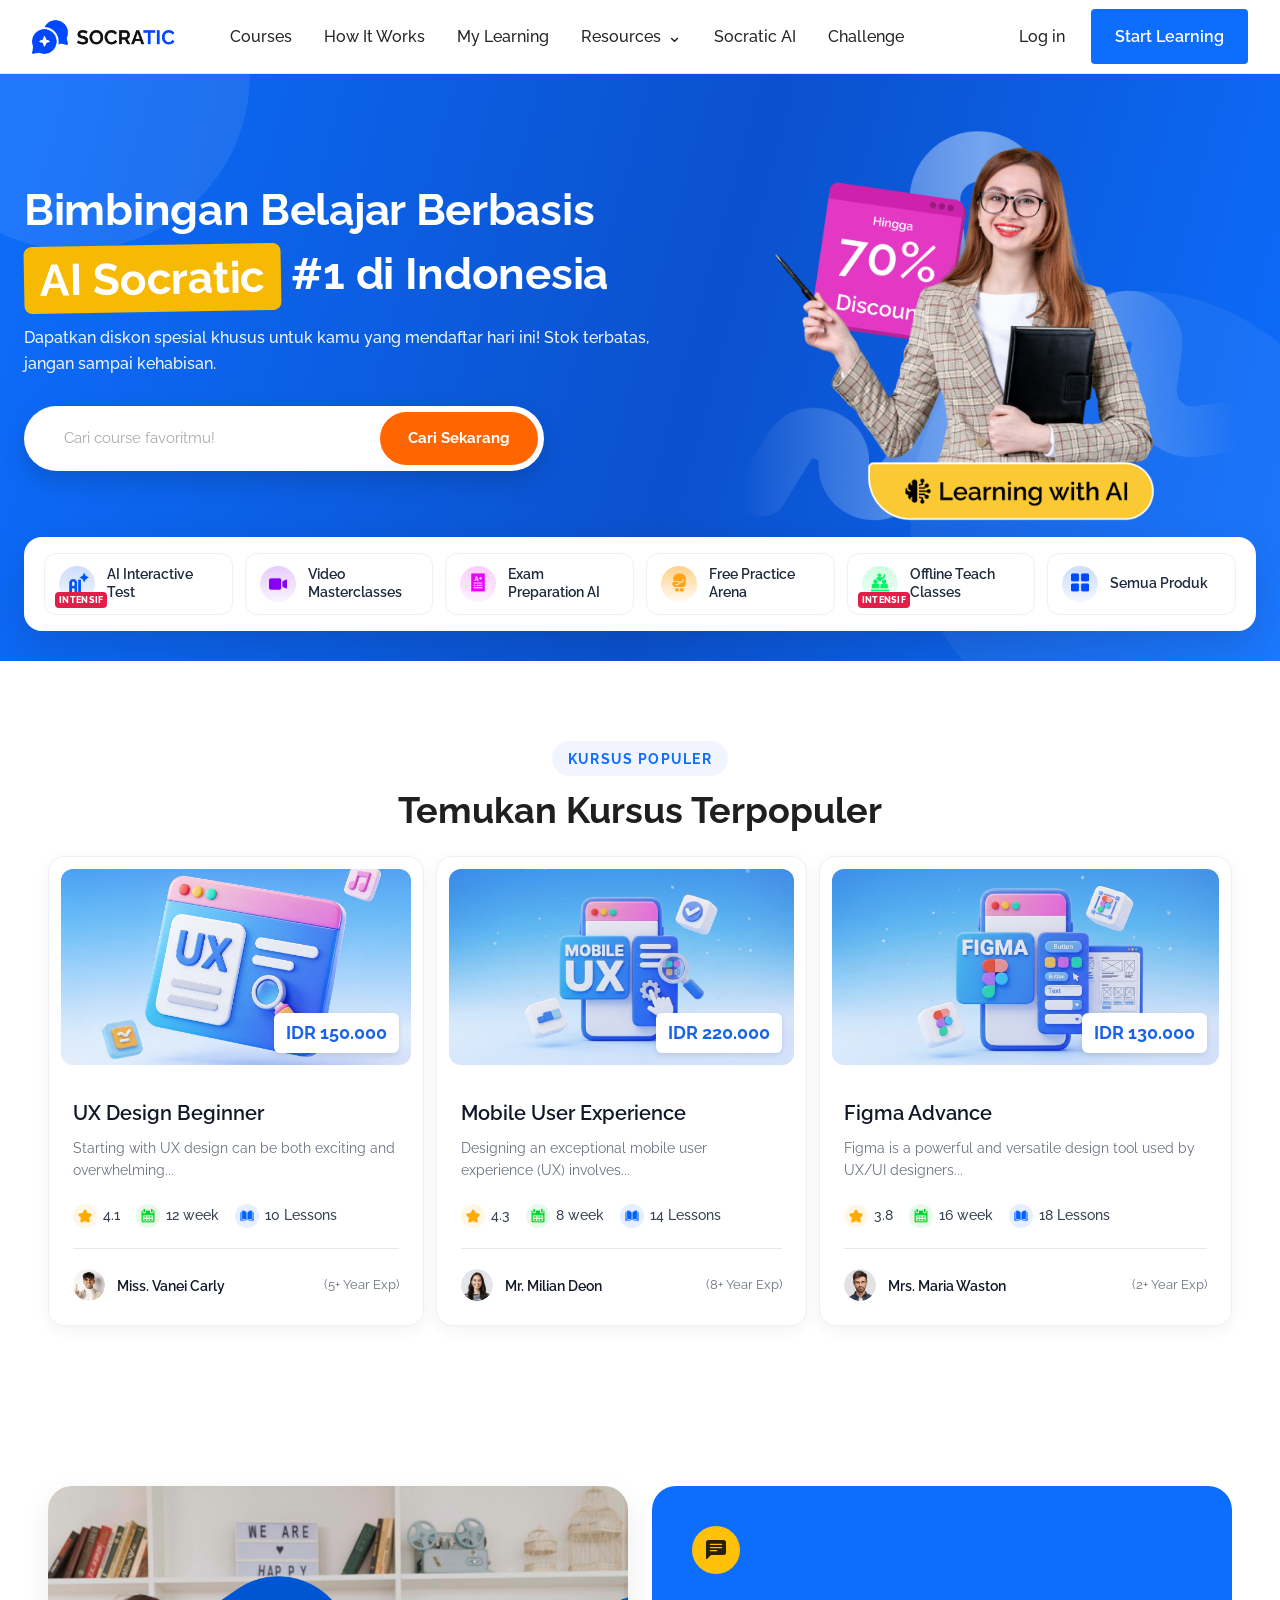
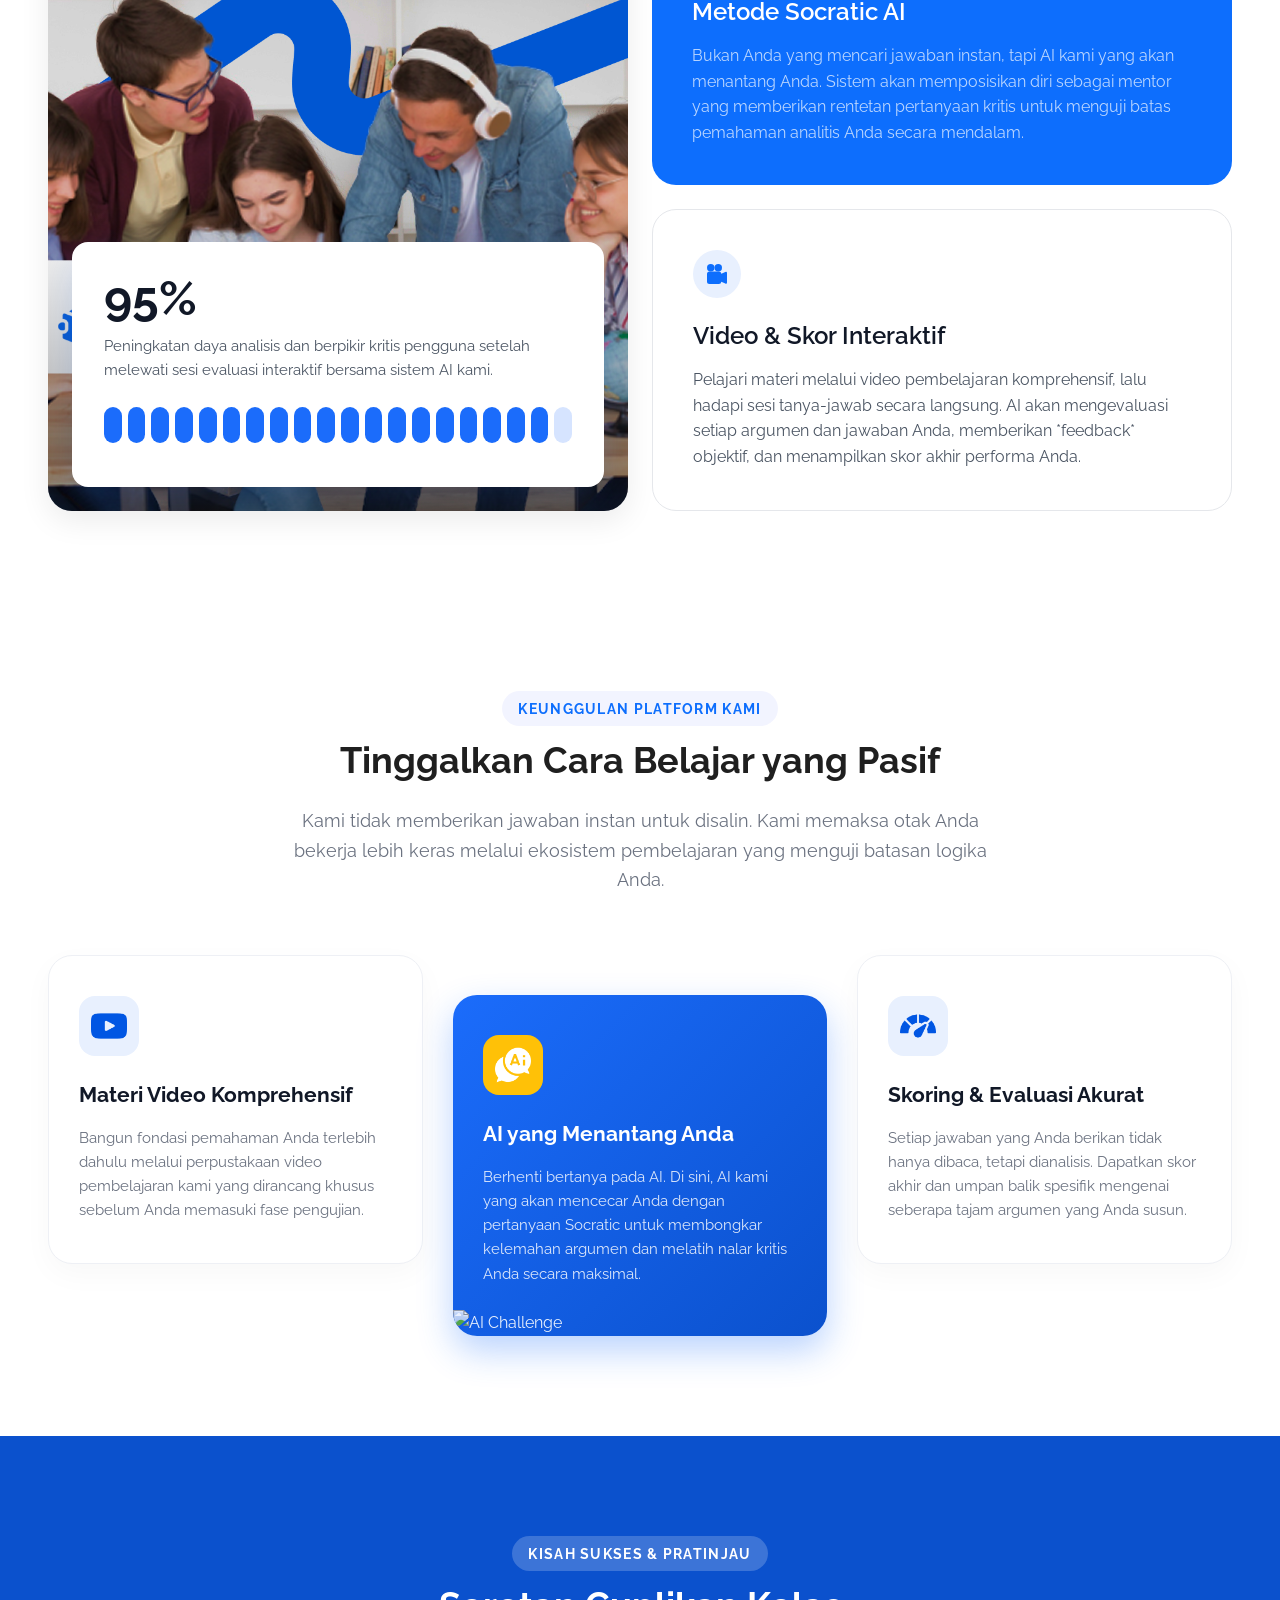
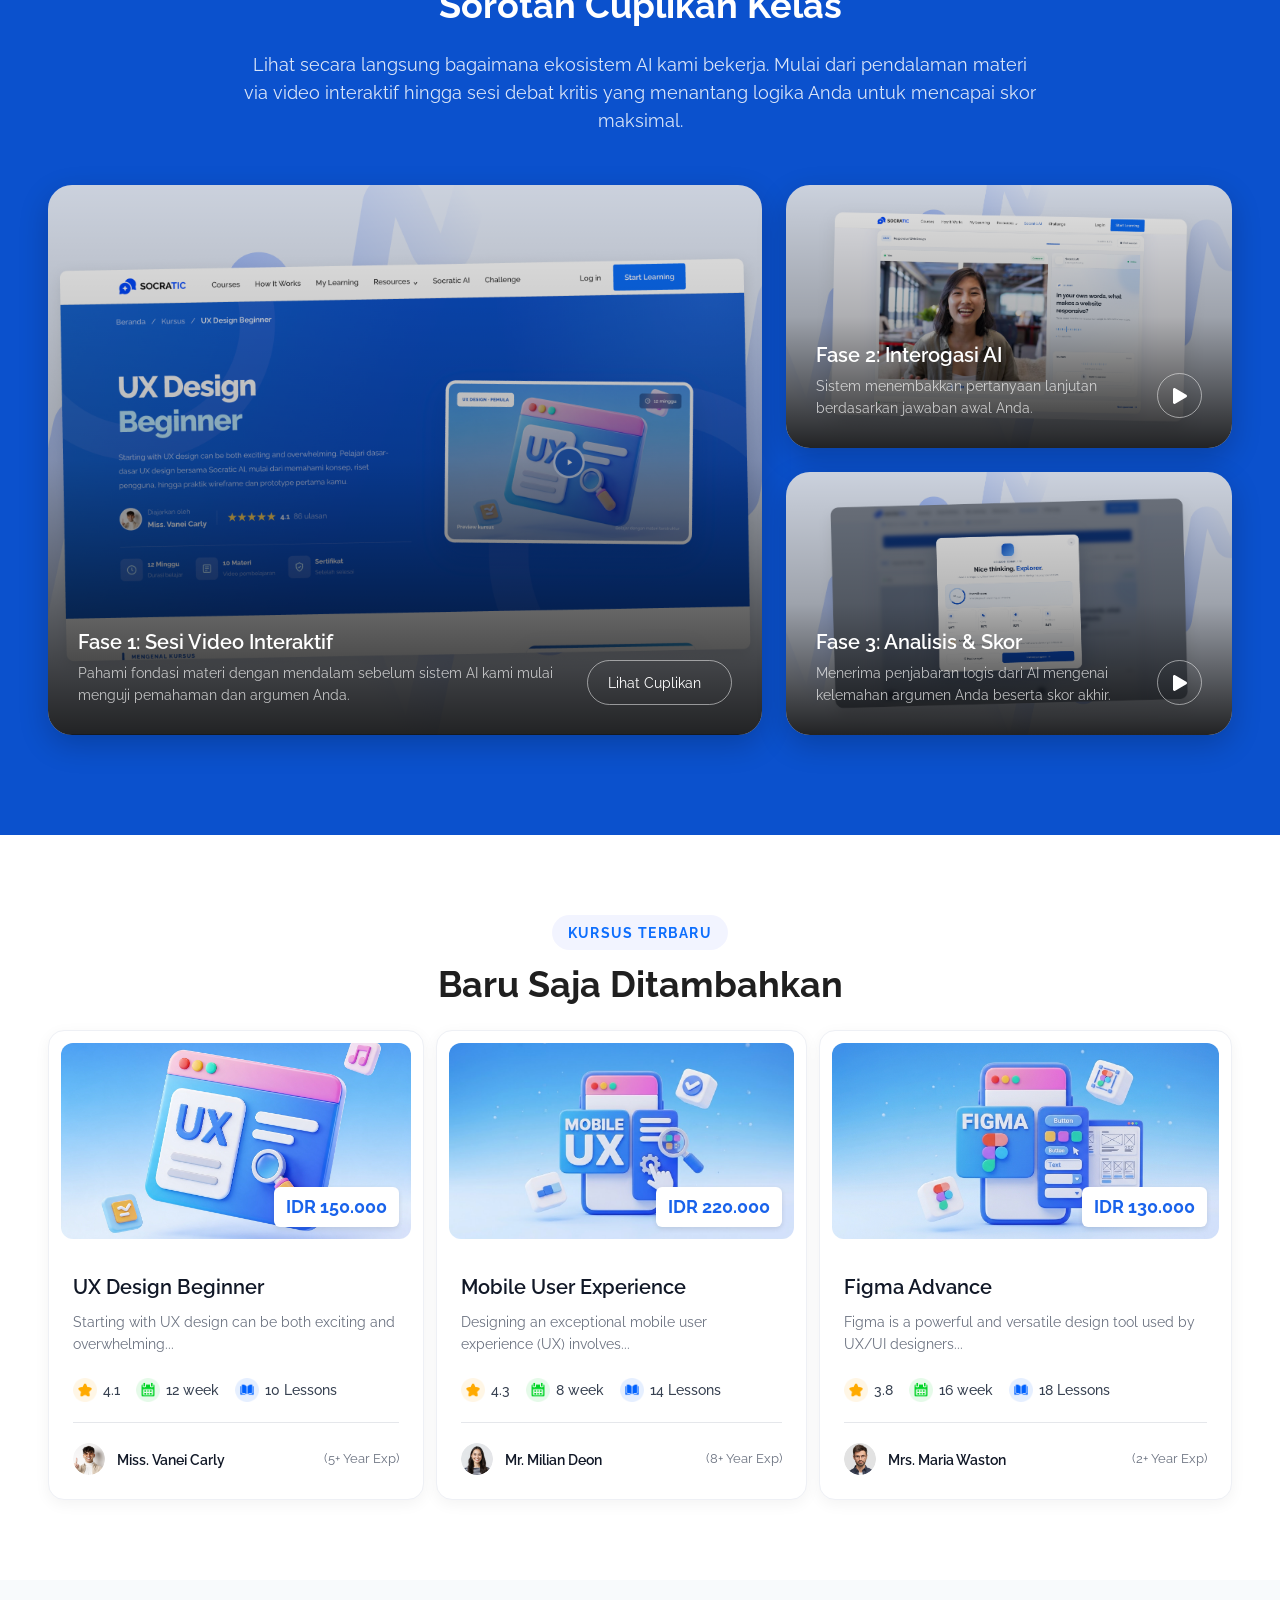
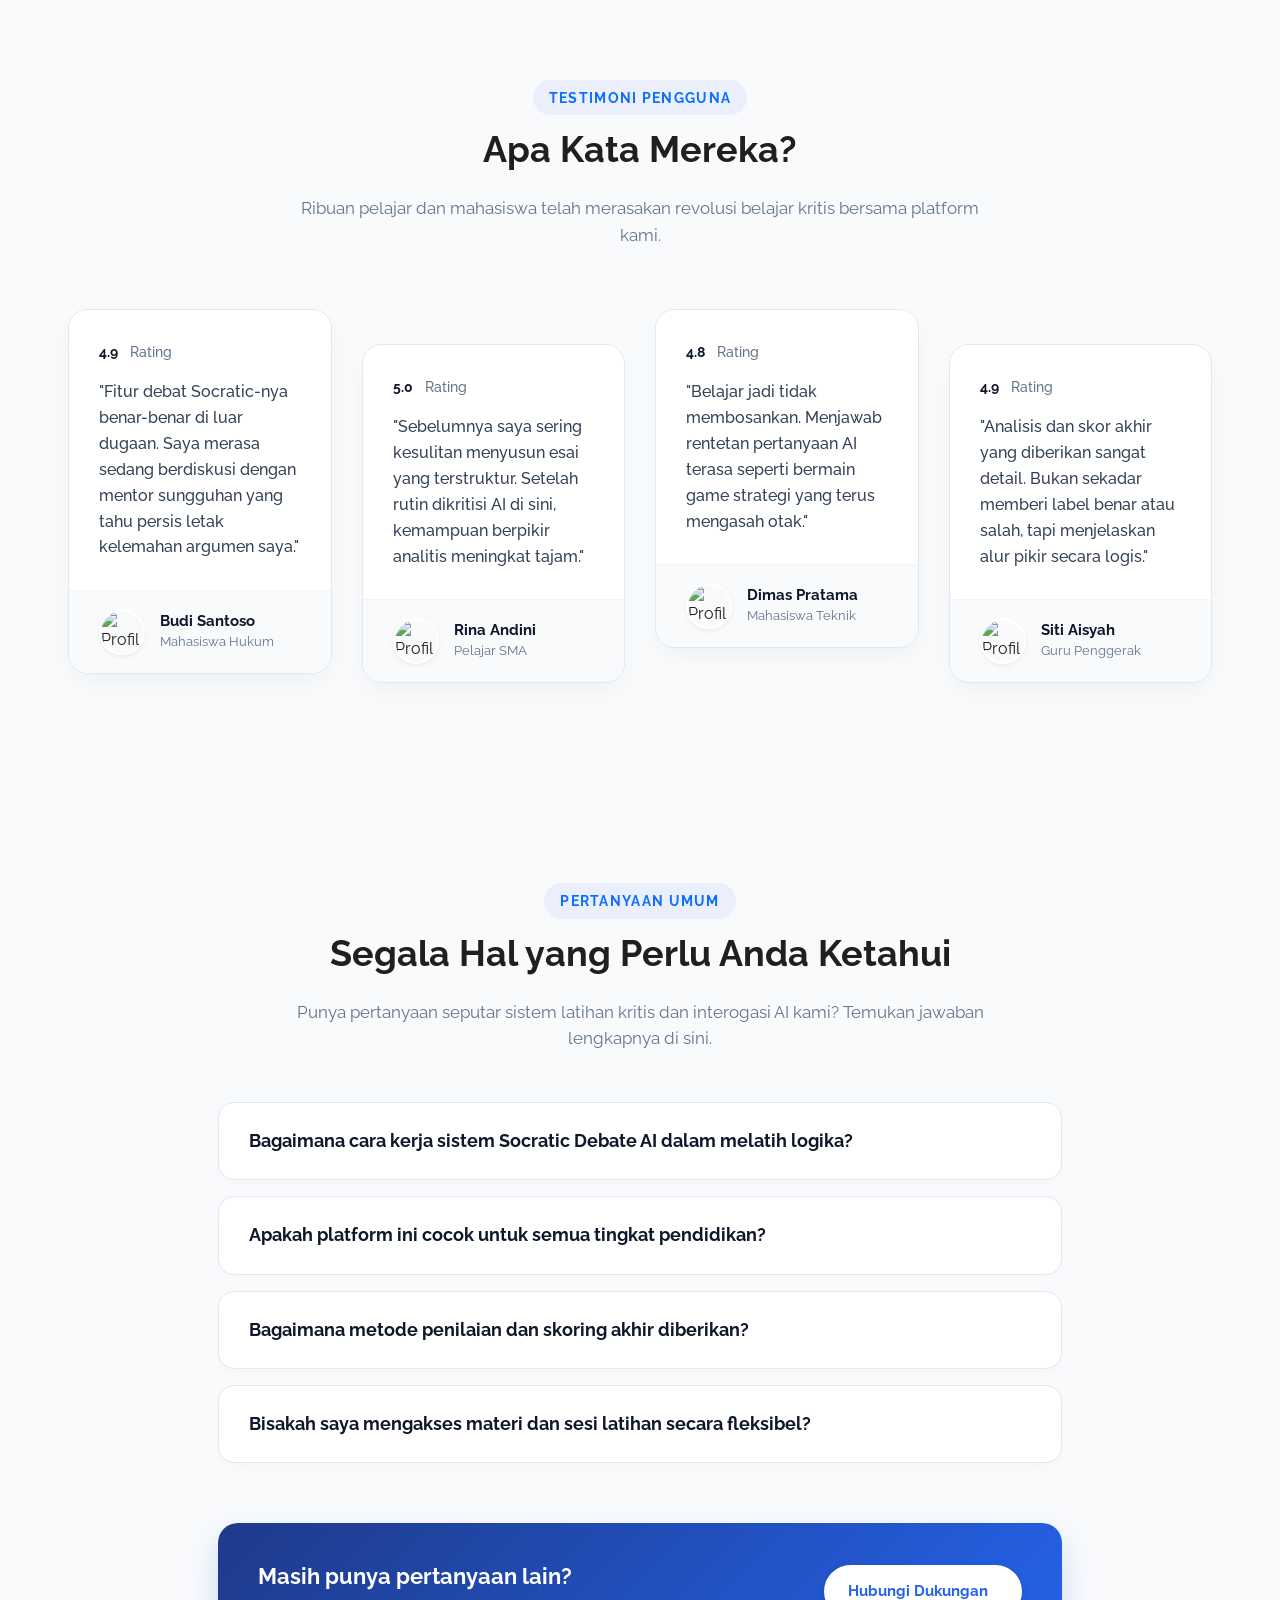
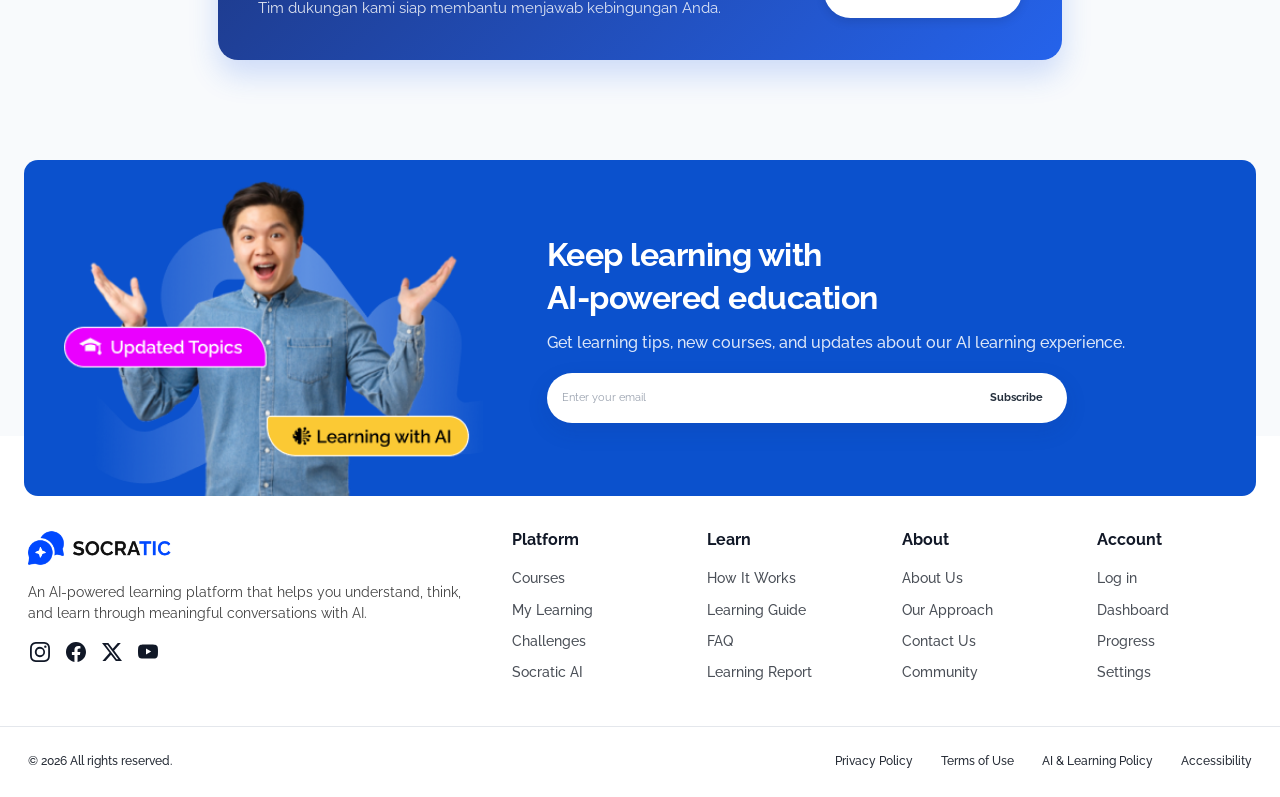
==== commit a1dfccd6: "finish course list" ====
--- a/index.html
+++ b/index.html
@@ -1009,7 +1009,6 @@
             </p>
             <form class="formulir-berlangganan">
               <div class="input-grup">
-                <span class="ikon-email">✉</span>
                 <input
                   type="email"
                   placeholder="Enter your email"
--- a/css/main.css
+++ b/css/main.css
@@ -1002,6 +1002,9 @@
 }
 
 @media (max-width: 640px) {
+  .kartu-kursus .bagian-konten .metrik-kursus {
+    flex-wrap: wrap;
+  }
   .wadah {
     padding-inline: 18px;
   }
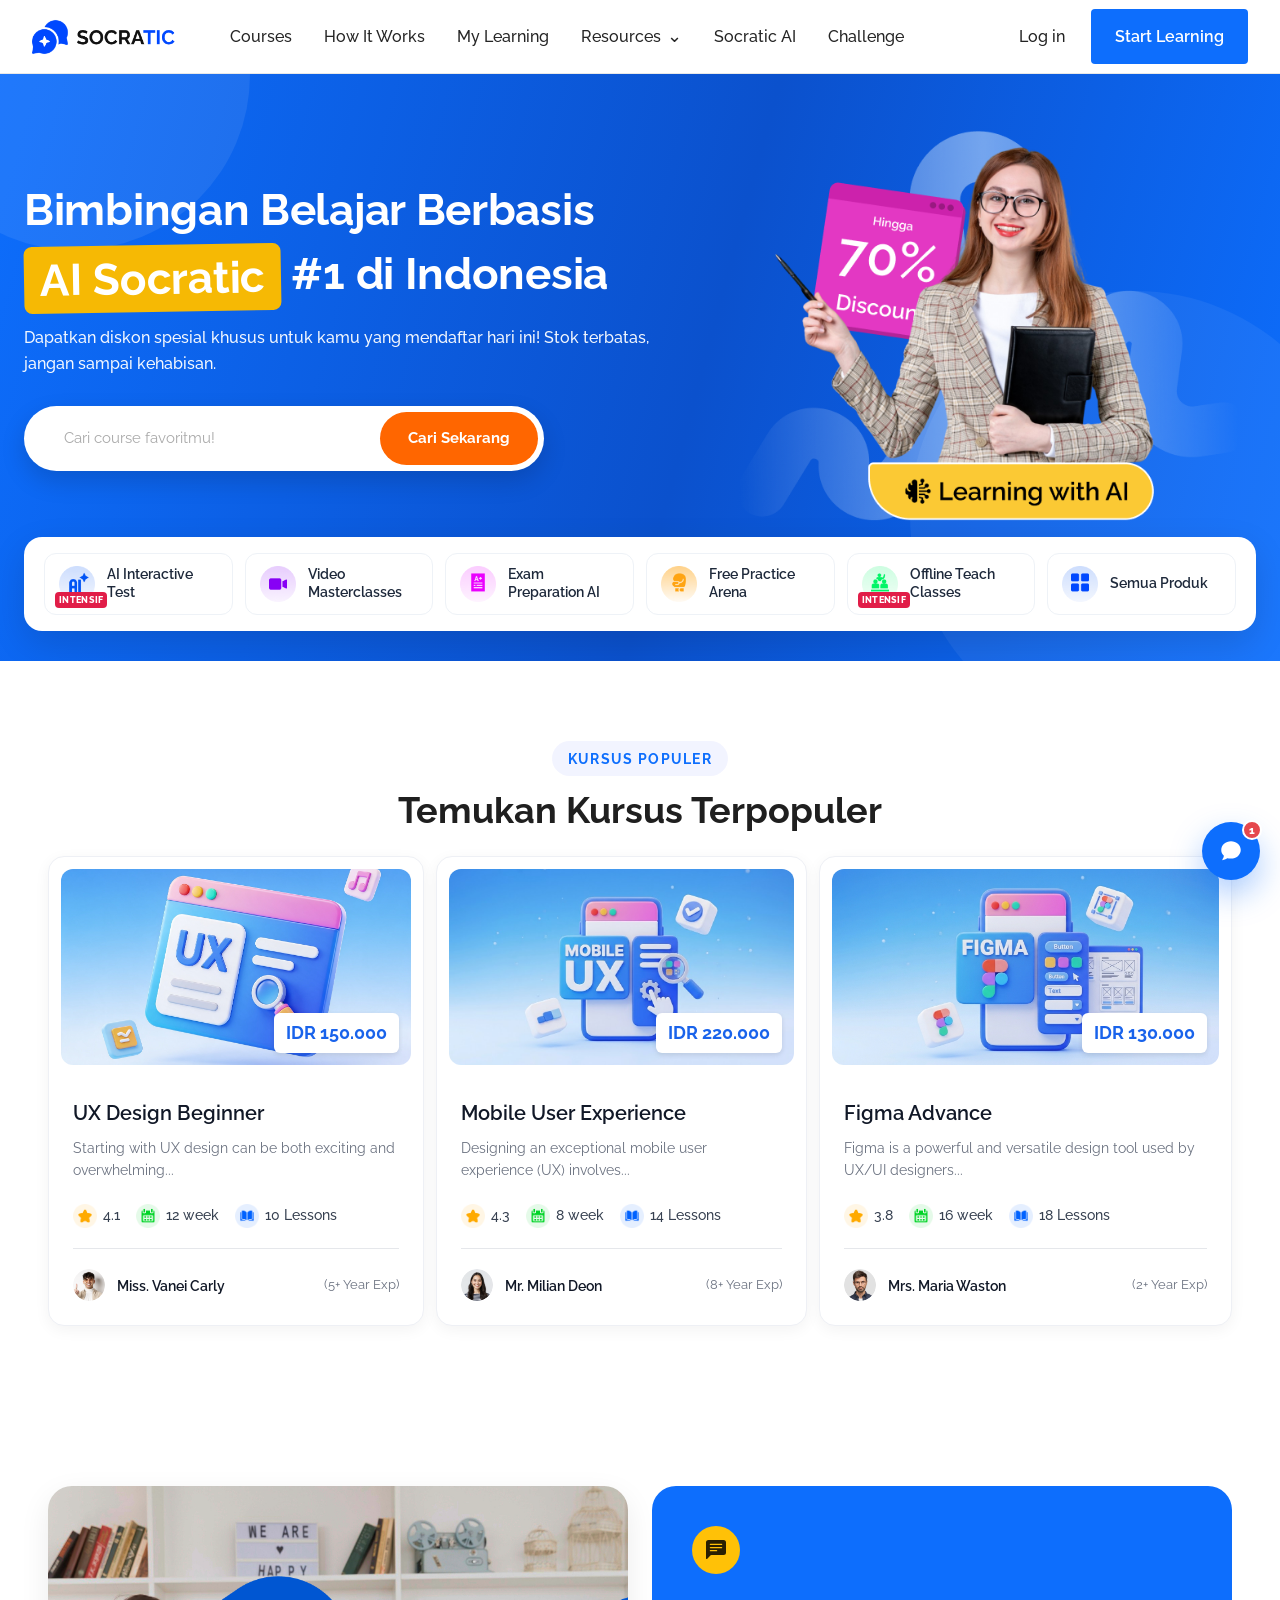
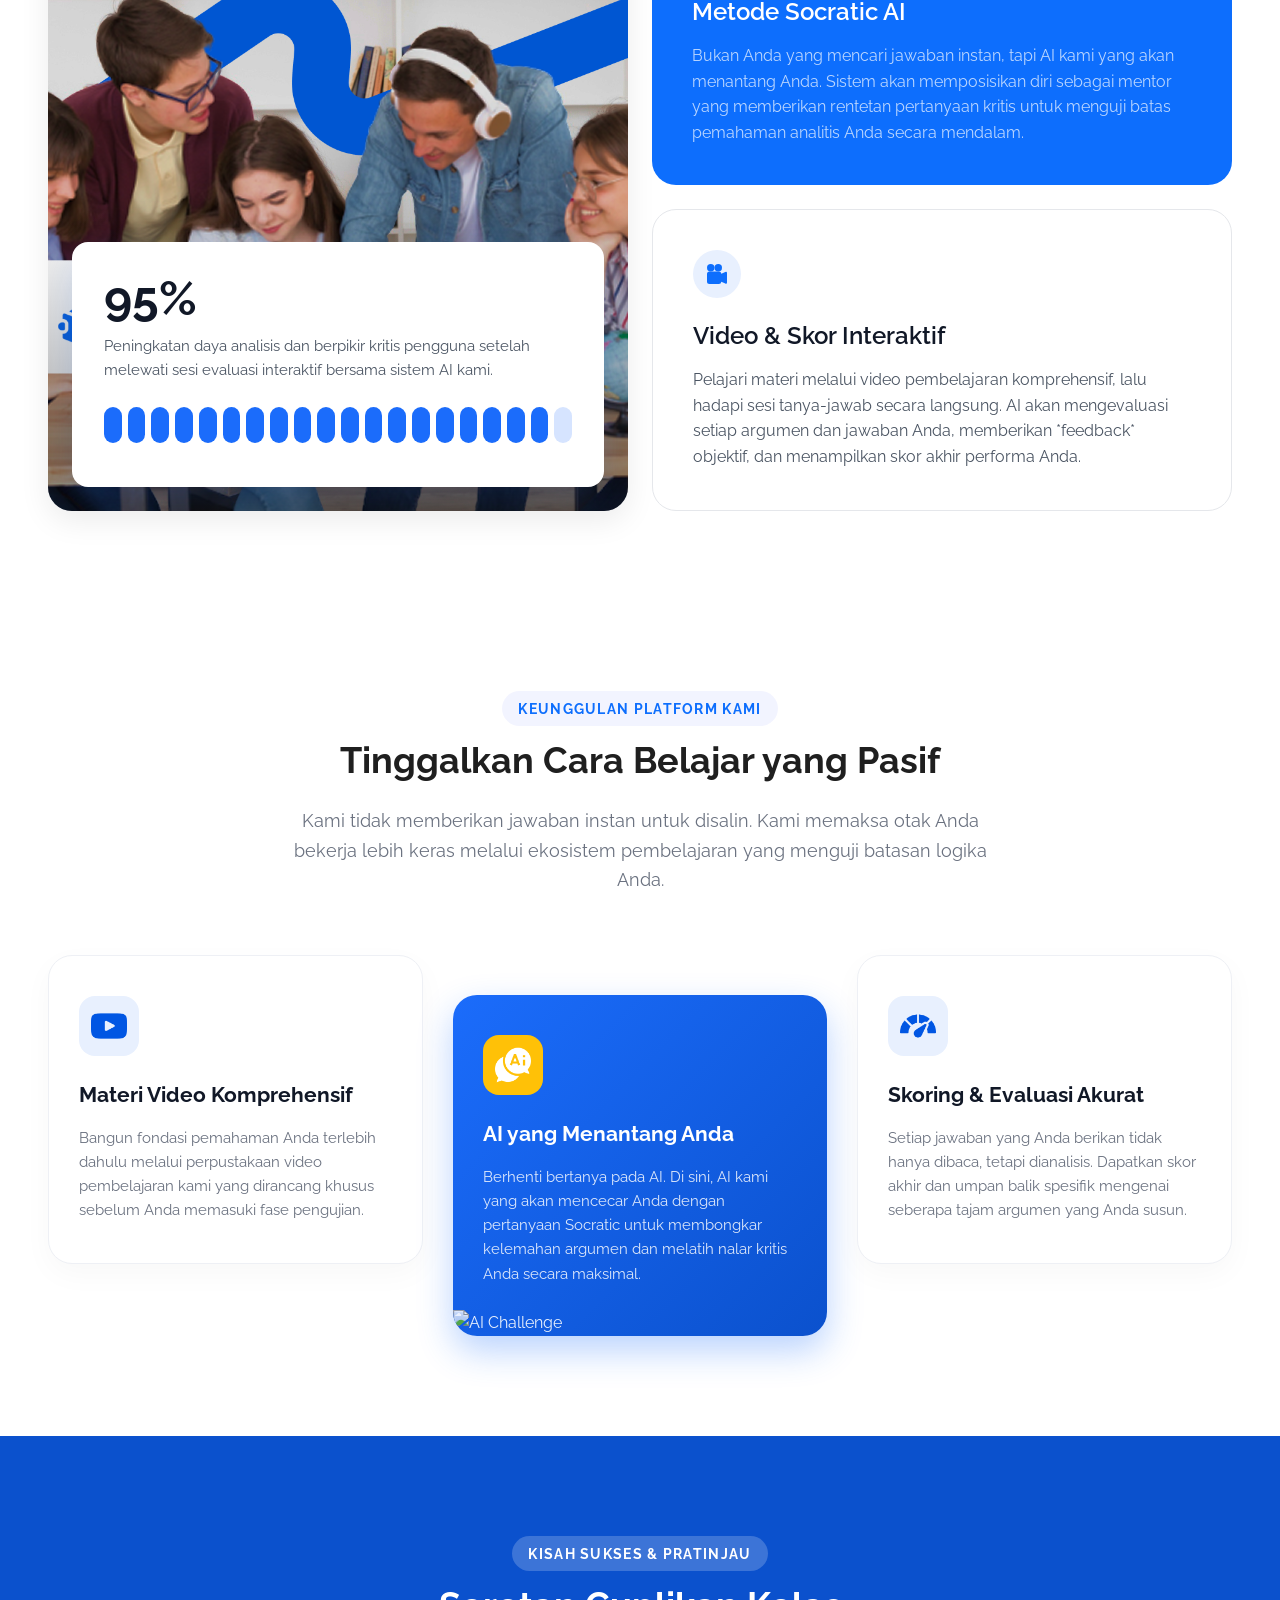
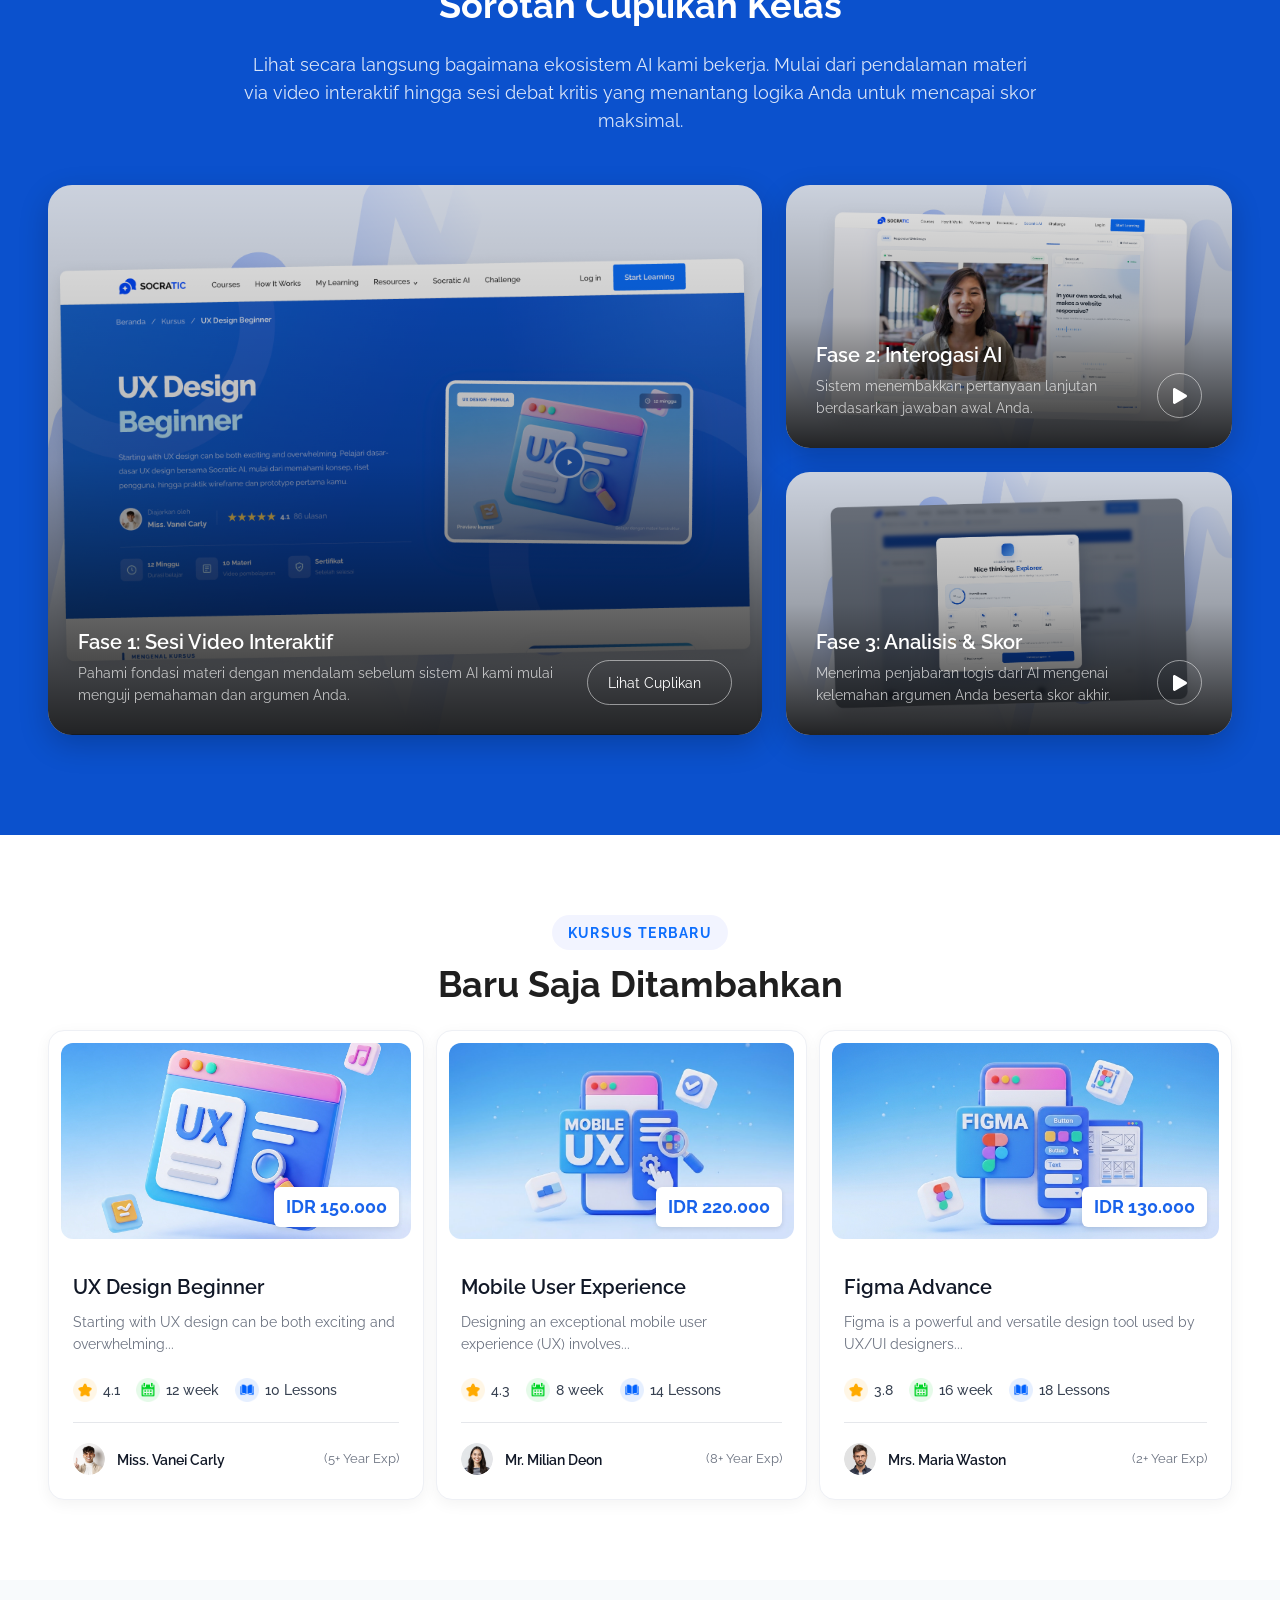
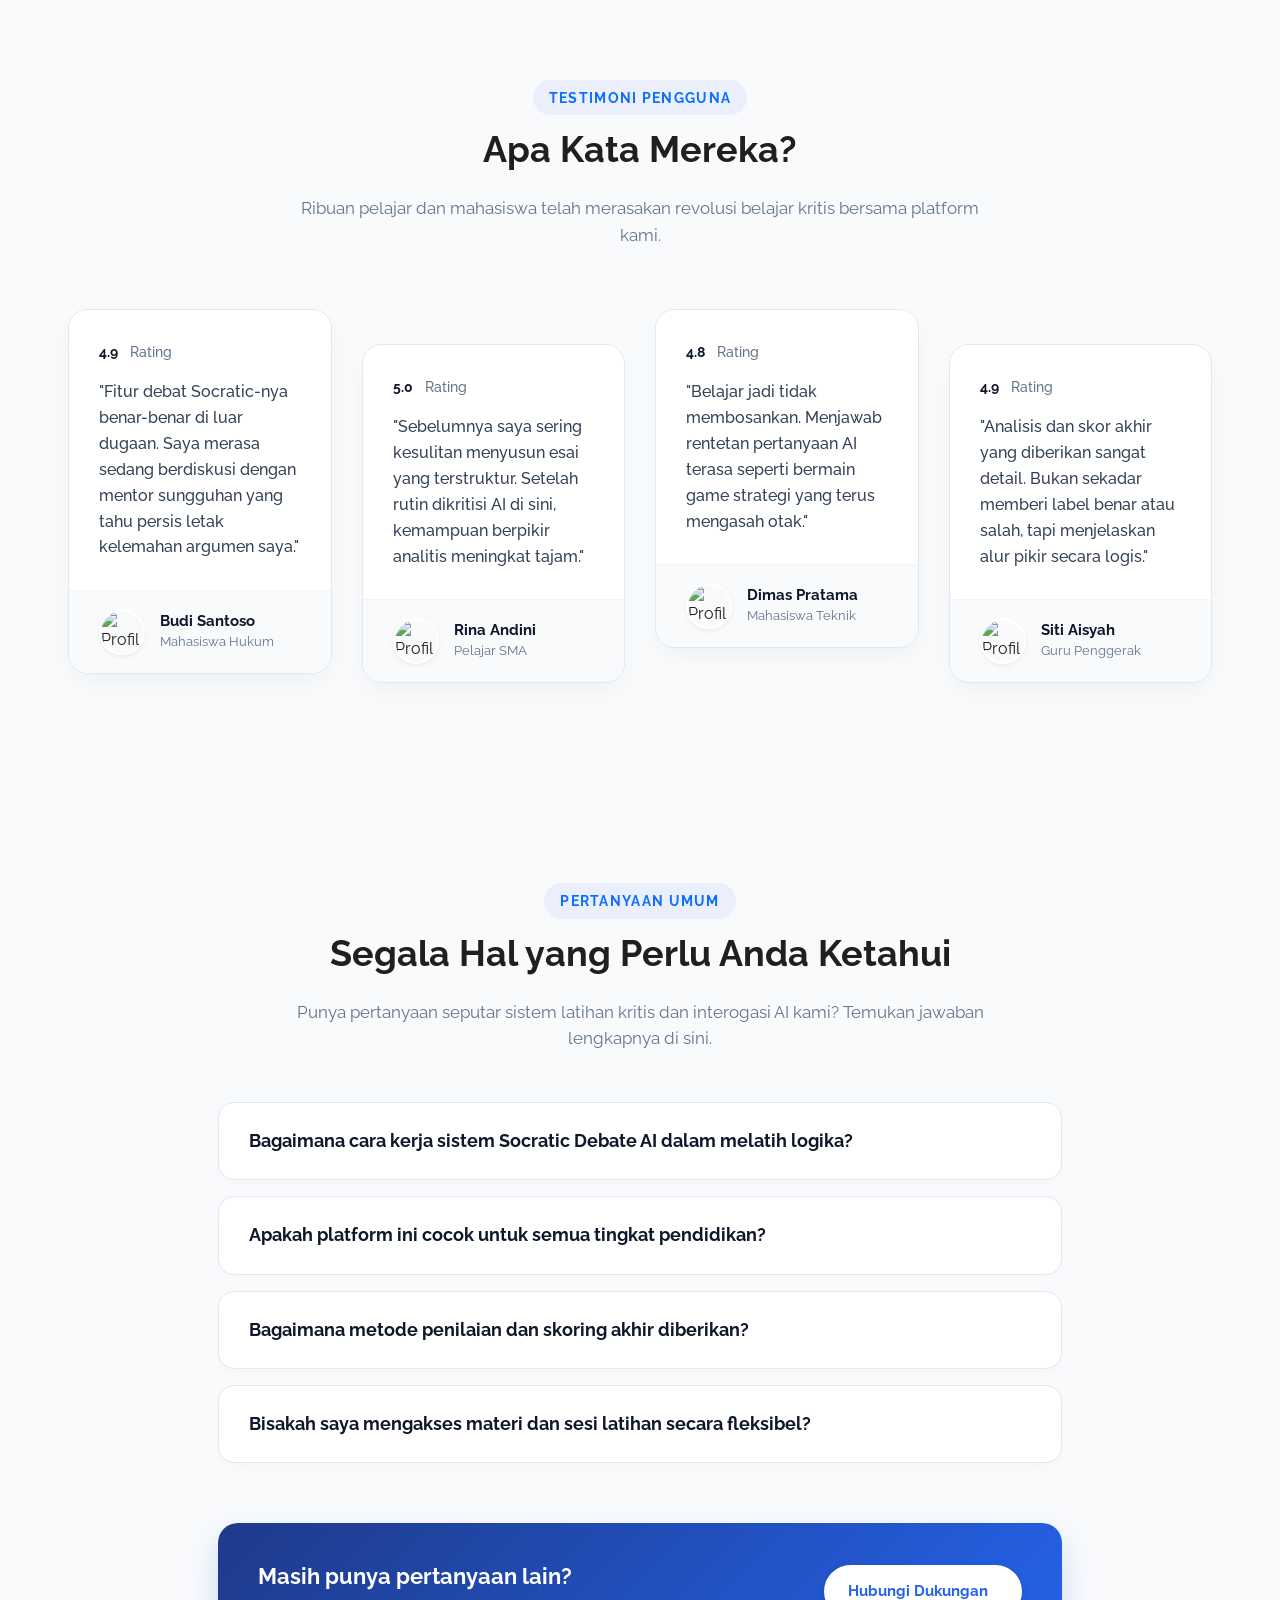
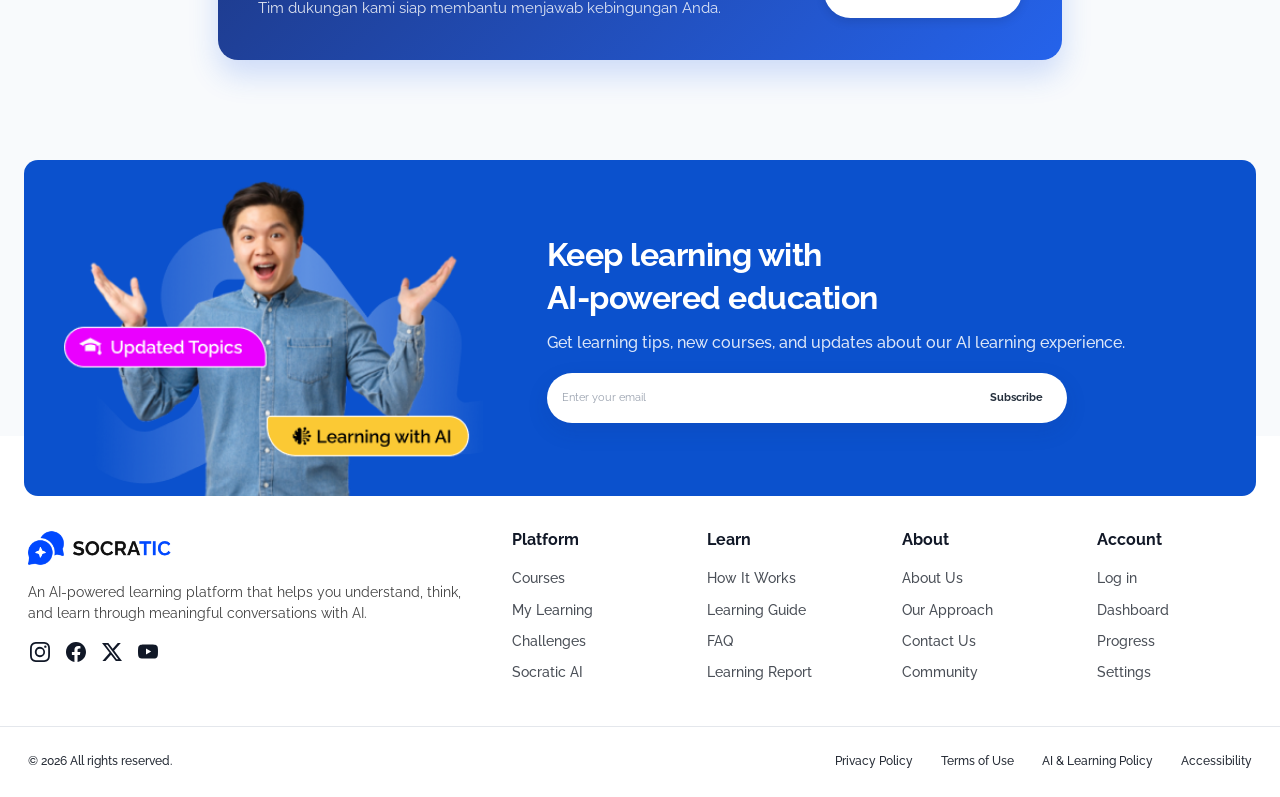
==== commit 65fd3e43: "adding chat bot" ====
--- a/index.html
+++ b/index.html
@@ -13,13 +13,29 @@
       href="https://fonts.googleapis.com/css2?family=Montserrat:ital,wght@0,100..900;1,100..900&family=Raleway:ital,wght@0,100..900;1,100..900&display=swap"
       rel="stylesheet"
     />
+    <link rel="shortcut icon" href="favicon.ico" type="image/x-icon" />
 
     <!-- STYLE -->
     <link rel="stylesheet" href="./css/main.css" />
     <link rel="stylesheet" href="./css/homepage.css" />
+    <link rel="stylesheet" href="./css/page-transition.css" />
+    <link rel="stylesheet" href="./css/chatbot.css" />
   </head>
 
   <body>
+    <div class="page-transisi" id="pageTransisi" aria-hidden="true">
+      <div class="page-transisi-konten">
+        <img
+          src="./assets/imgs/logo-color.png"
+          alt="Socratic"
+          class="page-transisi-logo"
+        />
+        <div class="page-transisi-bar">
+          <span id="pageTransisiBar"></span>
+        </div>
+      </div>
+    </div>
+    <script src="./js/page-transition.js"></script>
     <nav class="navigasi">
       <div class="wadah">
         <a href="index.html" class="logo">
@@ -27,7 +43,7 @@
         </a>
         <div class="menu">
           <a href="course-list.html" class="tautan-menu"> Courses </a>
-          <a href="#how-it-works" class="tautan-menu"> How It Works </a>
+          <a href="index.html#faq" class="tautan-menu"> How It Works </a>
           <a href="dashboard.html" class="tautan-menu"> My Learning </a>
           <div class="menu-dropdown">
             <a href="#" class="tautan-menu tautan-dropdown">
@@ -38,28 +54,28 @@
                 <div class="kolom-jendela">
                   <h3>Explore</h3>
                   <a href="course-list.html"> All Courses </a>
-                  <a href="#"> Learning Paths </a> <a href="#"> Challenges </a>
+                  <a href="index.html"> Learning Paths </a> 
                 </div>
                 <div class="kolom-jendela">
                   <h3>Learn</h3>
-                  <a href="#how-it-works"> How Socratic AI Works </a>
-                  <a href="#"> Learning Guide </a> <a href="#"> FAQ </a>
+                  <a href="index.html#faq"> How Socratic AI Works </a>
+                  <a href="index.html#faq"> Learning Guide </a> <a href="index.html#faq"> FAQ </a>
                 </div>
                 <div class="kolom-jendela">
                   <h3>About</h3>
-                  <a href="#"> About Platform </a>
-                  <a href="#"> Our Approach </a> <a href="#"> Contact Us </a>
+                  <a href="index.html#about"> About Platform </a>
+                  <a href="index.html#approach"> Our Approach </a> <a href="index.html"> Contact Us </a>
                 </div>
                 <div class="kolom-jendela">
                   <h3>Your Learning</h3>
                   <a href="dashboard.html"> Dashboard </a>
-                  <a href="#"> Learning Progress </a>
-                  <a href="#"> Learning Report </a>
+                  <a href="dashboard.html"> Learning Progress </a>
+                  <a href="dashboard.html"> Learning Report </a>
                 </div>
               </div>
             </div>
           </div>
-          <a href="#socratic-ai" class="tautan-menu"> Socratic AI </a>
+          <a href="socratic-ai.html#socratic-ai" class="tautan-menu"> Socratic AI </a>
           <a href="challenge.html" class="tautan-menu"> Challenge </a>
         </div>
         <div class="menu-kanan">
@@ -87,7 +103,7 @@
       </div>
       <div class="isi-sidebar">
         <a href="course-list.html"> Courses </a>
-        <a href="#how-it-works"> How It Works </a>
+        <a href="index.html#faq"> How It Works </a>
         <a href="dashboard.html"> My Learning </a>
         <div class="dropdown-sidebar">
           <button class="tombol-dropdown-sidebar" id="tombolDropdownSidebar">
@@ -96,23 +112,23 @@
           <div class="isi-dropdown-sidebar" id="isiDropdownSidebar">
             <h4>Explore</h4>
             <a href="course-list.html"> All Courses </a>
-            <a href="#"> Learning Paths </a> <a href="#"> Challenges </a>
+            <a href="index.html"> Learning Paths </a> 
             <h4>Learn</h4>
-            <a href="#how-it-works"> How Socratic AI Works </a>
-            <a href="#"> Learning Guide </a> <a href="#"> FAQ </a>
+            <a href="index.html#faq"> How Socratic AI Works </a>
+            <a href="index.html#faq"> Learning Guide </a> <a href="index.html#faq"> FAQ </a>
             <h4>About</h4>
-            <a href="#"> About Platform </a> <a href="#"> Our Approach </a>
-            <a href="#"> Contact Us </a>
+            <a href="index.html#about"> About Platform </a> <a href="index.html#approach"> Our Approach </a>
+            <a href="index.html"> Contact Us </a>
             <h4>Your Learning</h4>
             <a href="dashboard.html"> Dashboard </a>
-            <a href="#"> Learning Progress </a>
-            <a href="#"> Learning Report </a>
-          </div>
-        </div>
-        <a href="#socratic-ai"> Socratic AI </a>
+            <a href="dashboard.html"> Learning Progress </a>
+            <a href="dashboard.html"> Learning Report </a>
+          </div>
+        </div>
+        <a href="socratic-ai.html#socratic-ai"> Socratic AI </a>
         <a href="challenge.html"> Challenge </a>
         <div class="garis-sidebar"></div>
-        <a href="login.html"> Log in </a> <a href="#"> Contact Us </a>
+        <a href="login.html"> Log in </a> <a href="index.html"> Contact Us </a>
         <a href="course-list.html" class="tombol-sidebar"> Start Learning </a>
       </div>
     </aside>
@@ -384,7 +400,7 @@
       </div>
     </section>
 
-    <section class="bagian-tentang">
+    <section class="bagian-tentang" id="about">
       <div class="wadah">
         <div class="kisi-tentang">
           <div class="kolom-kiri">
@@ -476,7 +492,7 @@
       </div>
     </section>
 
-    <section class="bagian-mengapa-kami">
+    <section class="bagian-mengapa-kami" id="approach">
       <div class="wadah">
         <div class="kepala-bagian">
           <span class="sub-head-section">Keunggulan Platform Kami</span>
@@ -898,7 +914,7 @@
       </div>
     </section>
 
-    <section class="bagian-faq">
+    <section class="bagian-faq" id="faq">
       <div class="wadah">
         <div class="kepala-faq">
           <span class="sub-head-section">
@@ -1088,23 +1104,23 @@
                 <a href="course-list.html"> Courses </a>
                 <a href="dashboard.html"> My Learning </a>
                 <a href="challenge.html"> Challenges </a>
-                <a href="#"> Socratic AI </a>
+                <a href="socratic-ai.html#socratic-ai"> Socratic AI </a>
               </div>
               <div class="kelompok-tautan">
                 <h3>Learn</h3>
-                <a href="#"> How It Works </a> <a href="#"> Learning Guide </a>
-                <a href="#"> FAQ </a> <a href="#"> Learning Report </a>
+                <a href="index.html#faq"> How It Works </a> <a href="index.html#faq"> Learning Guide </a>
+                <a href="index.html#faq"> FAQ </a> <a href="dashboard.html"> Learning Report </a>
               </div>
               <div class="kelompok-tautan">
                 <h3>About</h3>
-                <a href="#"> About Us </a> <a href="#"> Our Approach </a>
-                <a href="#"> Contact Us </a> <a href="#"> Community </a>
+                <a href="index.html#about"> About Us </a> <a href="index.html#approach"> Our Approach </a>
+                <a href="index.html"> Contact Us </a> <a href="index.html"> Community </a>
               </div>
               <div class="kelompok-tautan">
                 <h3>Account</h3>
                 <a href="login.html"> Log in </a>
                 <a href="dashboard.html"> Dashboard </a>
-                <a href="#"> Progress </a> <a href="#"> Settings </a>
+                <a href="dashboard.html"> Progress </a> <a href="index.html"> Settings </a>
               </div>
             </nav>
           </div>
@@ -1114,14 +1130,116 @@
         <div class="wadah paling-bawah-isi">
           <p>© 2026 All rights reserved.</p>
           <div class="tautan-legal">
-            <a href="#"> Privacy Policy </a> <a href="#"> Terms of Use </a>
-            <a href="#"> AI & Learning Policy </a>
-            <a href="#"> Accessibility </a>
+            <a href="index.html"> Privacy Policy </a> <a href="index.html"> Terms of Use </a>
+            <a href="index.html"> AI & Learning Policy </a>
+            <a href="index.html"> Accessibility </a>
           </div>
         </div>
       </div>
     </footer>
 
     <script src="./js/main.js"></script>
+
+    <div class="chatbot-widget" id="chatbotWidget">
+      <div class="chatbot-jendela" id="chatbotJendela" aria-hidden="true">
+        <div class="chatbot-header">
+          <div class="chatbot-header-info">
+            <img
+              src="./assets/icon/chatbot-avatar.svg"
+              alt="Socratic Bot"
+              class="chatbot-avatar"
+            />
+            <div class="chatbot-header-teks">
+              <strong>Socratic Bot</strong>
+              <span class="chatbot-status">
+                <span class="titik-online"></span> Online
+              </span>
+            </div>
+          </div>
+
+          <button
+            class="chatbot-tutup"
+            id="chatbotTutup"
+            type="button"
+            aria-label="Tutup chat"
+          >
+            <svg
+              xmlns="http://www.w3.org/2000/svg"
+              viewBox="0 0 24 24"
+              fill="none"
+              stroke="currentColor"
+              stroke-width="2.5"
+              stroke-linecap="round"
+              stroke-linejoin="round"
+            >
+              <line x1="18" y1="6" x2="6" y2="18"></line>
+              <line x1="6" y1="6" x2="18" y2="18"></line>
+            </svg>
+          </button>
+        </div>
+
+        <div class="chatbot-pesan" id="chatbotPesan"></div>
+
+        <div class="chatbot-saran" id="chatbotSaran"></div>
+
+        <form class="chatbot-input" id="chatbotForm">
+          <input
+            type="text"
+            id="chatbotInput"
+            placeholder="Tulis pesan..."
+            autocomplete="off"
+            aria-label="Tulis pesan"
+          />
+          <button
+            type="submit"
+            class="chatbot-kirim"
+            id="chatbotKirim"
+            aria-label="Kirim pesan"
+          >
+            <svg
+              xmlns="http://www.w3.org/2000/svg"
+              viewBox="0 0 24 24"
+              fill="currentColor"
+            >
+              <path d="M3.4 20.6 21 12 3.4 3.4v6.2L15 12 3.4 14.4Z" />
+            </svg>
+          </button>
+        </form>
+      </div>
+
+      <button
+        class="chatbot-launcher"
+        id="chatbotLauncher"
+        type="button"
+        aria-label="Buka chat bantuan"
+        aria-expanded="false"
+      >
+        <svg
+          class="ikon-chat"
+          xmlns="http://www.w3.org/2000/svg"
+          viewBox="0 0 24 24"
+          fill="currentColor"
+        >
+          <path
+            d="M12 3C7.03 3 3 6.58 3 11c0 2.08.93 3.97 2.45 5.38-.11 1.02-.5 2.17-1.3 3.24a.5.5 0 0 0 .55.78c1.6-.4 2.96-1.09 3.94-1.77A10.6 10.6 0 0 0 12 19c4.97 0 9-3.58 9-8s-4.03-8-9-8Z"
+          />
+        </svg>
+        <svg
+          class="ikon-tutup"
+          xmlns="http://www.w3.org/2000/svg"
+          viewBox="0 0 24 24"
+          fill="none"
+          stroke="currentColor"
+          stroke-width="2.5"
+          stroke-linecap="round"
+          stroke-linejoin="round"
+        >
+          <line x1="18" y1="6" x2="6" y2="18"></line>
+          <line x1="6" y1="6" x2="18" y2="18"></line>
+        </svg>
+        <span class="chatbot-badge" id="chatbotBadge">1</span>
+      </button>
+    </div>
+    <script src="./js/chatbot.js"></script>
   </body>
 </html>
--- a/css/main.css
+++ b/css/main.css
@@ -233,6 +233,8 @@
   gap: 26px;
 
   margin-left: auto;
+  height: 100%;
+  overflow: hidden;
 }
 
 .navigasi .wadah .menu-kanan .masuk,
@@ -274,6 +276,57 @@
   background-color: #174a9d;
 
   transform: translateY(-2px);
+}
+
+.navigasi .wadah .menu-kanan .profile {
+  display: flex;
+  flex-direction: row;
+  justify-content: center;
+  align-items: center;
+  gap: 12px;
+  overflow: hidden;
+  height: 100%;
+  padding: 14px 0;
+}
+.navigasi .wadah .menu-kanan .profile img {
+  height: 100%;
+  border: 1px solid #545454;
+  border-radius: 10000px;
+}
+.navigasi .wadah .menu-kanan .profile .detail {
+  display: flex;
+  flex-direction: column;
+  justify-content: flex-start;
+  align-items: flex-start;
+  gap: 2px;
+}
+.navigasi .wadah .menu-kanan .profile .detail h3 {
+  font-size: 16px;
+}
+.navigasi .wadah .menu-kanan .profile .detail span {
+  font-size: 14px;
+  opacity: 0.7;
+}
+
+.sidebar .isi-sidebar .profile {
+  display: flex;
+  flex-direction: row;
+  justify-content: flex-start;
+  align-items: center;
+  gap: 12px;
+  width: 100%;
+  padding: 12px 16px;
+  border: 1px solid rgb(216, 216, 216);
+  border-radius: 12px;
+}
+.sidebar .isi-sidebar .profile img {
+  height: 56px;
+}
+.sidebar .isi-sidebar .profile h3 {
+  font-size: 16px;
+}
+.sidebar .isi-sidebar .profile p {
+  font-size: 14px;
 }
 
 .navigasi .wadah .tombol-hamburger {
--- a/css/homepage.css
+++ b/css/homepage.css
@@ -1,3 +1,9 @@
+#about,
+#approach,
+#faq {
+  scroll-margin-top: 90px;
+}
+
 section.bagian-pahlawan {
   width: 100%;
   position: relative;
--- a/css/page-transition.css
+++ b/css/page-transition.css
@@ -0,0 +1,82 @@
+/* =========================================================
+   PAGE TRANSITION
+   Overlay putih full-screen dengan logo + loading bar,
+   dianimasikan lewat clip-path (wipe atas-bawah).
+   Dipakai di semua halaman lewat page-transition.js.
+========================================================= */
+
+.page-transisi {
+  position: fixed;
+  inset: 0;
+  z-index: 99999;
+  display: flex;
+  align-items: center;
+  justify-content: center;
+  background: #ffffff;
+  clip-path: inset(0 0 0 0);
+  transition: clip-path 0.5s cubic-bezier(0.65, 0, 0.35, 1);
+  will-change: clip-path;
+}
+
+.page-transisi.selesai {
+  clip-path: inset(0 0 100% 0);
+  pointer-events: none;
+}
+
+.page-transisi-konten {
+  display: flex;
+  flex-direction: column;
+  align-items: center;
+}
+
+.page-transisi-logo {
+  height: 38px;
+  width: auto;
+}
+
+.page-transisi-bar {
+  width: 200px;
+  height: 4px;
+  margin-top: 26px;
+  border-radius: 10px;
+  background: #e4e7ec;
+  overflow: hidden;
+}
+
+.page-transisi-bar span {
+  display: block;
+  height: 100%;
+  width: 0%;
+  border-radius: inherit;
+  background: #0d6efd;
+  animation: page-transisi-progres 1.3s ease-in-out infinite;
+}
+
+.page-transisi-bar span.selesai {
+  animation: none;
+  width: 100%;
+  transition: width 0.22s ease;
+}
+
+@keyframes page-transisi-progres {
+  0% {
+    width: 0%;
+  }
+  55% {
+    width: 70%;
+  }
+  100% {
+    width: 88%;
+  }
+}
+
+@media (prefers-reduced-motion: reduce) {
+  .page-transisi {
+    transition: none;
+  }
+
+  .page-transisi-bar span {
+    animation: none;
+    width: 60%;
+  }
+}
--- a/css/chatbot.css
+++ b/css/chatbot.css
@@ -0,0 +1,429 @@
+/* =========================================================
+   CHATBOT WIDGET
+   Widget mengambang pojok kanan-bawah, dipakai di semua
+   halaman lewat chatbot.js. Ikon & avatar masih placeholder.
+========================================================= */
+
+.chatbot-widget {
+  position: fixed;
+  right: 20px;
+  bottom: 20px;
+  z-index: 800;
+  font-family: "Raleway", sans-serif;
+}
+
+/* ---------- LAUNCHER ---------- */
+
+.chatbot-launcher {
+  position: relative;
+  width: 58px;
+  height: 58px;
+  display: grid;
+  place-items: center;
+  border: 0;
+  border-radius: 50%;
+  background: #0d6efd;
+  color: #ffffff;
+  cursor: pointer;
+  box-shadow: 0 14px 32px rgba(13, 110, 253, 0.35);
+  transition:
+    transform 0.2s ease,
+    background 0.2s ease;
+}
+
+.chatbot-launcher:hover {
+  background: #0b5ed7;
+  transform: translateY(-2px);
+}
+
+.chatbot-launcher svg {
+  width: 26px;
+  height: 26px;
+}
+
+.chatbot-launcher .ikon-tutup {
+  display: none;
+}
+
+.chatbot-widget.terbuka .chatbot-launcher .ikon-chat {
+  display: none;
+}
+
+.chatbot-widget.terbuka .chatbot-launcher .ikon-tutup {
+  display: block;
+}
+
+.chatbot-badge {
+  position: absolute;
+  top: -2px;
+  right: -2px;
+  min-width: 20px;
+  height: 20px;
+  padding: 0 5px;
+  display: grid;
+  place-items: center;
+  border-radius: 100px;
+  background: #e5484d;
+  color: #ffffff;
+  font-size: 11px;
+  font-weight: 800;
+  border: 2px solid #ffffff;
+  animation: chatbot-badge-pulse 1.8s ease-in-out infinite;
+}
+
+.chatbot-widget.terbuka .chatbot-badge,
+.chatbot-badge[hidden] {
+  display: none;
+}
+
+@keyframes chatbot-badge-pulse {
+  0%,
+  100% {
+    transform: scale(1);
+  }
+  50% {
+    transform: scale(1.12);
+  }
+}
+
+/* ---------- JENDELA CHAT ---------- */
+
+.chatbot-jendela {
+  position: absolute;
+  right: 0;
+  bottom: 74px;
+  width: 360px;
+  max-width: calc(100vw - 32px);
+  height: min(520px, calc(100vh - 120px));
+  display: flex;
+  flex-direction: column;
+  overflow: hidden;
+  background: #ffffff;
+  border-radius: 20px;
+  border: 1px solid #e4e7ec;
+  box-shadow: 0 30px 70px rgba(15, 23, 42, 0.22);
+  opacity: 0;
+  visibility: hidden;
+  transform: translateY(16px) scale(0.97);
+  transform-origin: bottom right;
+  transition:
+    opacity 0.22s ease,
+    transform 0.22s ease,
+    visibility 0s linear 0.22s;
+}
+
+.chatbot-widget.terbuka .chatbot-jendela {
+  opacity: 1;
+  visibility: visible;
+  transform: translateY(0) scale(1);
+  transition:
+    opacity 0.22s ease,
+    transform 0.22s ease;
+}
+
+.chatbot-header {
+  display: flex;
+  align-items: center;
+  justify-content: space-between;
+  gap: 10px;
+  padding: 14px 16px;
+  background: #0d6efd;
+  color: #ffffff;
+  flex: 0 0 auto;
+}
+
+.chatbot-header-info {
+  display: flex;
+  align-items: center;
+  gap: 10px;
+  min-width: 0;
+}
+
+.chatbot-avatar {
+  width: 36px;
+  height: 36px;
+  border-radius: 50%;
+  flex: 0 0 auto;
+  background: #ffffff;
+  object-fit: cover;
+}
+
+.chatbot-header-teks {
+  display: flex;
+  flex-direction: column;
+  gap: 2px;
+  min-width: 0;
+}
+
+.chatbot-header-teks strong {
+  font-size: 14px;
+  font-weight: 800;
+  white-space: nowrap;
+  overflow: hidden;
+  text-overflow: ellipsis;
+}
+
+.chatbot-status {
+  display: flex;
+  align-items: center;
+  gap: 6px;
+  font-size: 12px;
+  font-weight: 600;
+  color: rgba(255, 255, 255, 0.85);
+}
+
+.chatbot-status .titik-online {
+  width: 7px;
+  height: 7px;
+  border-radius: 50%;
+  background: #22c55e;
+  box-shadow: 0 0 0 2px rgba(255, 255, 255, 0.35);
+}
+
+.chatbot-tutup {
+  flex: 0 0 auto;
+  width: 30px;
+  height: 30px;
+  display: grid;
+  place-items: center;
+  border: 0;
+  border-radius: 50%;
+  background: rgba(255, 255, 255, 0.15);
+  color: #ffffff;
+  cursor: pointer;
+  transition: background 0.2s ease;
+}
+
+.chatbot-tutup:hover {
+  background: rgba(255, 255, 255, 0.3);
+}
+
+.chatbot-tutup svg {
+  width: 14px;
+  height: 14px;
+}
+
+/* ---------- PESAN ---------- */
+
+.chatbot-pesan {
+  flex: 1;
+  min-height: 0;
+  overflow-y: auto;
+  padding: 16px;
+  display: flex;
+  flex-direction: column;
+  gap: 12px;
+  background: #f7f9fc;
+  scroll-behavior: smooth;
+}
+
+.chatbot-pesan::-webkit-scrollbar {
+  width: 6px;
+}
+
+.chatbot-pesan::-webkit-scrollbar-thumb {
+  background: #d5dae3;
+  border-radius: 10px;
+}
+
+.pesan {
+  display: flex;
+  align-items: flex-end;
+  gap: 8px;
+  max-width: 86%;
+}
+
+.pesan-avatar {
+  width: 24px;
+  height: 24px;
+  border-radius: 50%;
+  flex: 0 0 auto;
+}
+
+.pesan-bubble {
+  padding: 10px 14px;
+  border-radius: 16px;
+  font-size: 13.5px;
+  line-height: 1.55;
+  word-break: break-word;
+}
+
+.pesan-bot {
+  align-self: flex-start;
+}
+
+.pesan-bot .pesan-bubble {
+  background: #ffffff;
+  color: #2d3748;
+  border: 1px solid #e4e7ec;
+  border-bottom-left-radius: 4px;
+}
+
+.pesan-user {
+  align-self: flex-end;
+  flex-direction: row-reverse;
+}
+
+.pesan-user .pesan-bubble {
+  background: #0d6efd;
+  color: #ffffff;
+  border-bottom-right-radius: 4px;
+}
+
+.pesan-mengetik {
+  display: flex;
+  align-items: center;
+  gap: 4px;
+  padding: 13px 14px;
+}
+
+.pesan-mengetik span {
+  width: 6px;
+  height: 6px;
+  border-radius: 50%;
+  background: #97a1af;
+  animation: chatbot-mengetik 1.1s ease-in-out infinite;
+}
+
+.pesan-mengetik span:nth-child(2) {
+  animation-delay: 0.15s;
+}
+
+.pesan-mengetik span:nth-child(3) {
+  animation-delay: 0.3s;
+}
+
+@keyframes chatbot-mengetik {
+  0%,
+  60%,
+  100% {
+    transform: translateY(0);
+    opacity: 0.5;
+  }
+  30% {
+    transform: translateY(-4px);
+    opacity: 1;
+  }
+}
+
+/* ---------- SARAN CEPAT ---------- */
+
+.chatbot-saran {
+  flex: 0 0 auto;
+  display: flex;
+  flex-wrap: wrap;
+  gap: 8px;
+  padding: 0 16px 12px;
+  background: #f7f9fc;
+}
+
+.chatbot-saran button {
+  padding: 7px 12px;
+  border: 1px solid #d7e2f6;
+  border-radius: 100px;
+  background: #eef4ff;
+  color: #0d6efd;
+  font-size: 12px;
+  font-weight: 700;
+  cursor: pointer;
+  transition: 0.2s ease;
+}
+
+.chatbot-saran button:hover {
+  background: #0d6efd;
+  color: #ffffff;
+}
+
+/* ---------- INPUT ---------- */
+
+.chatbot-input {
+  flex: 0 0 auto;
+  display: flex;
+  align-items: center;
+  gap: 8px;
+  padding: 12px;
+  border-top: 1px solid #e4e7ec;
+  background: #ffffff;
+}
+
+.chatbot-input input {
+  flex: 1;
+  min-width: 0;
+  height: 42px;
+  padding: 0 14px;
+  border: 1px solid #e4e7ec;
+  border-radius: 100px;
+  background: #f7f9fc;
+  font-size: 13.5px;
+  color: #151b26;
+  outline: none;
+  transition: border-color 0.2s ease;
+}
+
+.chatbot-input input:focus {
+  border-color: #0d6efd;
+}
+
+.chatbot-kirim {
+  flex: 0 0 auto;
+  width: 42px;
+  height: 42px;
+  display: grid;
+  place-items: center;
+  border: 0;
+  border-radius: 50%;
+  background: #0d6efd;
+  color: #ffffff;
+  cursor: pointer;
+  transition:
+    background 0.2s ease,
+    transform 0.2s ease;
+}
+
+.chatbot-kirim:hover {
+  background: #0b5ed7;
+  transform: translateY(-1px);
+}
+
+.chatbot-kirim:disabled {
+  background: #b9c6da;
+  cursor: not-allowed;
+  transform: none;
+}
+
+.chatbot-kirim svg {
+  width: 17px;
+  height: 17px;
+}
+
+/* ---------- RESPONSIVE ---------- */
+
+@media (max-width: 480px) {
+  .chatbot-widget {
+    right: 14px;
+    bottom: 14px;
+  }
+
+  .chatbot-launcher {
+    width: 52px;
+    height: 52px;
+  }
+
+  .chatbot-jendela {
+    right: -6px;
+    bottom: 64px;
+    width: calc(100vw - 20px);
+    height: min(76vh, calc(100vh - 100px));
+    border-radius: 18px;
+  }
+}
+
+@media (prefers-reduced-motion: reduce) {
+  .chatbot-jendela,
+  .chatbot-launcher,
+  .chatbot-badge,
+  .pesan-mengetik span {
+    transition: none !important;
+    animation: none !important;
+  }
+}
